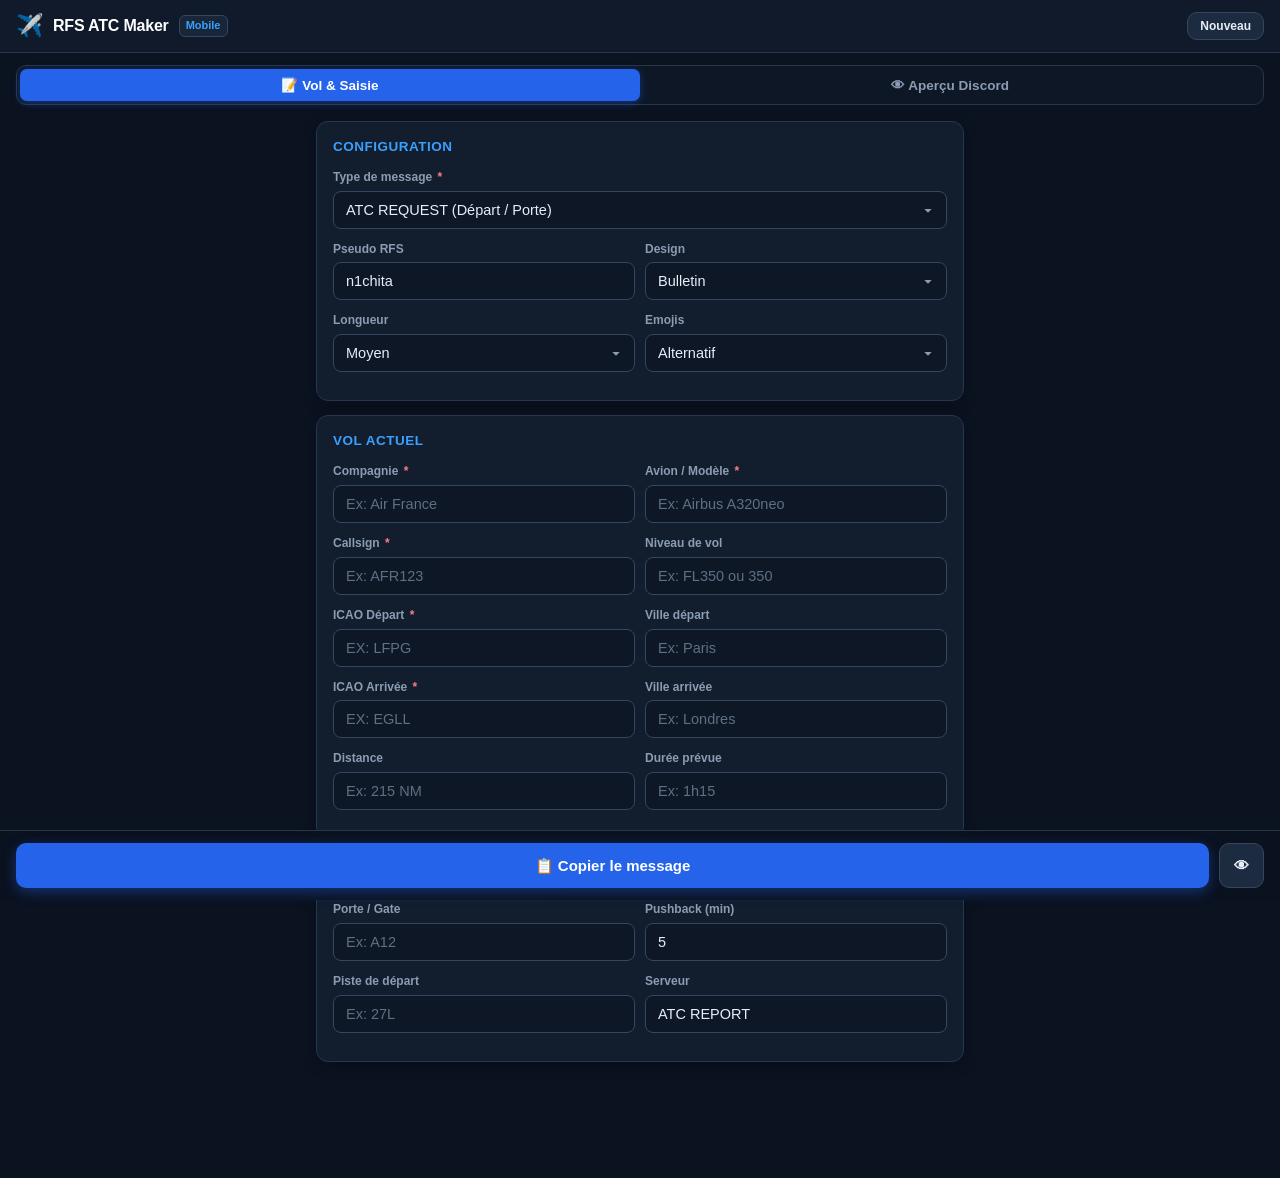
==== index.html @ d21761a8 "feat: Add mobile companion, GitHub release workflow and major performance optimizations" ====
<!DOCTYPE html>
<html lang="fr">
<head>
  <meta charset="UTF-8">
  <meta name="viewport" content="width=device-width, initial-scale=1.0, maximum-scale=1.0, user-scalable=no, viewport-fit=cover">
  <meta name="apple-mobile-web-app-capable" content="yes">
  <meta name="apple-mobile-web-app-status-bar-style" content="black-translucent">
  <meta name="theme-color" content="#0B1220">
  <title>RFS ATC Message Maker — Mobile</title>
  <link rel="icon" href="data:image/svg+xml,<svg xmlns='http://www.w3.org/2000/svg' viewBox='0 0 100 100'><text y='.9em' font-size='90'>✈️</text></svg>">
  <style>
    :root {
      --bg: #0B1220;
      --card: #121D2E;
      --card-border: #27364B;
      --input-bg: #0D1726;
      --input-border: #35465E;
      --input-focus: #60A5FA;
      --primary: #2563EB;
      --primary-hover: #1D4ED8;
      --success: #147D59;
      --success-hover: #116A4C;
      --danger: #FF7B86;
      --text: #E6EDF7;
      --text-muted: #8B9CB3;
      --text-dim: #5F6F84;
      --accent: #3AA0FF;
      --radius: 12px;
      --radius-sm: 8px;
      --font-sans: -apple-system, BlinkMacSystemFont, "Segoe UI", Roboto, Helvetica, Arial, sans-serif;
      --font-mono: "JetBrains Mono", "SF Mono", Consolas, "Courier New", monospace;
    }

    * { box-sizing: border-box; margin: 0; padding: 0; -webkit-tap-highlight-color: transparent; }

    body {
      background-color: var(--bg);
      color: var(--text);
      font-family: var(--font-sans);
      font-size: 15px;
      line-height: 1.4;
      min-height: 100vh;
      display: flex;
      flex-direction: column;
      padding-bottom: 90px;
    }

    header {
      background: rgba(18, 29, 46, 0.85);
      backdrop-filter: blur(12px);
      -webkit-backdrop-filter: blur(12px);
      border-bottom: 1px solid var(--card-border);
      position: sticky;
      top: 0;
      z-index: 100;
      padding: 12px 16px;
      display: flex;
      align-items: center;
      justify-content: space-between;
    }

    .brand {
      display: flex;
      align-items: center;
      gap: 10px;
    }

    .brand-icon {
      font-size: 22px;
      line-height: 1;
    }

    .brand-title {
      font-size: 16px;
      font-weight: 700;
      color: #fff;
      letter-spacing: -0.2px;
    }

    .brand-badge {
      font-size: 11px;
      background: #18263A;
      color: var(--accent);
      border: 1px solid var(--input-border);
      padding: 2px 6px;
      border-radius: 6px;
      font-weight: 600;
    }

    .tab-bar {
      display: flex;
      background: var(--input-bg);
      border: 1px solid var(--card-border);
      border-radius: 10px;
      padding: 3px;
      margin: 12px 16px 4px 16px;
    }

    .tab-btn {
      flex: 1;
      padding: 8px 12px;
      font-size: 13.5px;
      font-weight: 600;
      text-align: center;
      background: transparent;
      border: none;
      color: var(--text-muted);
      border-radius: 7px;
      cursor: pointer;
      transition: all 0.2s ease;
    }

    .tab-btn.active {
      background: var(--primary);
      color: #fff;
      box-shadow: 0 2px 8px rgba(37, 99, 235, 0.4);
    }

    .container {
      padding: 12px 16px;
      max-width: 680px;
      margin: 0 auto;
      width: 100%;
    }

    .panel { display: none; }
    .panel.active { display: block; }

    .card {
      background: var(--card);
      border: 1px solid var(--card-border);
      border-radius: var(--radius);
      padding: 16px;
      margin-bottom: 14px;
      box-shadow: 0 4px 14px rgba(0, 0, 0, 0.25);
    }

    .card-title {
      font-size: 13.5px;
      font-weight: 700;
      color: var(--accent);
      text-transform: uppercase;
      letter-spacing: 0.5px;
      margin-bottom: 12px;
      display: flex;
      align-items: center;
      justify-content: space-between;
    }

    .grid-2 {
      display: grid;
      grid-template-columns: 1fr 1fr;
      gap: 10px;
    }

    .field {
      margin-bottom: 12px;
    }

    .field label {
      display: block;
      font-size: 12px;
      font-weight: 600;
      color: var(--text-muted);
      margin-bottom: 5px;
    }

    .field label .req {
      color: var(--danger);
      margin-left: 2px;
    }

    input[type="text"], input[type="number"], select, textarea {
      width: 100%;
      background: var(--input-bg);
      border: 1px solid var(--input-border);
      color: var(--text);
      padding: 10px 12px;
      border-radius: var(--radius-sm);
      font-size: 14.5px;
      font-family: inherit;
      outline: none;
      transition: border-color 0.2s;
      -webkit-appearance: none;
    }

    input:focus, select:focus, textarea:focus {
      border-color: var(--input-focus);
    }

    input::placeholder, textarea::placeholder {
      color: var(--text-dim);
    }

    select {
      background-image: url("data:image/svg+xml,%3Csvg xmlns='http://www.w3.org/2000/svg' width='12' height='12' fill='%238B9CB3' viewBox='0 0 16 16'%3E%3Cpath d='M8 11.5l-5-5h10l-5 5z'/%3E%3C/svg%3E");
      background-repeat: no-repeat;
      background-position: right 12px center;
      padding-right: 32px;
    }

    .preview-box {
      background: var(--input-bg);
      border: 1px solid var(--input-border);
      border-radius: var(--radius-sm);
      padding: 14px;
      font-family: var(--font-mono);
      font-size: 13px;
      line-height: 1.5;
      color: #E2E8F0;
      white-space: pre-wrap;
      word-break: break-word;
      min-height: 240px;
      user-select: text;
      -webkit-user-select: text;
    }

    .preview-meta {
      display: flex;
      justify-content: space-between;
      font-size: 11.5px;
      color: var(--text-muted);
      margin-top: 8px;
    }

    .preview-meta .limit-warn {
      color: var(--danger);
      font-weight: 700;
    }

    .bottom-bar {
      position: fixed;
      bottom: 0;
      left: 0;
      right: 0;
      background: rgba(11, 18, 32, 0.95);
      backdrop-filter: blur(16px);
      -webkit-backdrop-filter: blur(16px);
      border-top: 1px solid var(--card-border);
      padding: 12px 16px max(12px, env(safe-area-inset-bottom));
      z-index: 99;
      display: flex;
      gap: 10px;
    }

    .btn {
      display: inline-flex;
      align-items: center;
      justify-content: center;
      gap: 8px;
      padding: 13px 20px;
      font-size: 15px;
      font-weight: 700;
      border-radius: 10px;
      border: none;
      cursor: pointer;
      transition: all 0.2s ease;
      text-align: center;
    }

    .btn-primary {
      background: var(--primary);
      color: #fff;
      flex: 1;
      box-shadow: 0 4px 14px rgba(37, 99, 235, 0.4);
    }

    .btn-primary:active {
      transform: scale(0.98);
      background: var(--primary-hover);
    }

    .btn-success {
      background: var(--success);
      color: #fff;
    }

    .btn-secondary {
      background: #1C2B40;
      color: var(--text);
      border: 1px solid var(--input-border);
      padding: 13px 14px;
    }

    .toast {
      position: fixed;
      top: 70px;
      left: 50%;
      transform: translateX(-50%) translateY(-20px);
      background: #10B981;
      color: #fff;
      padding: 10px 20px;
      border-radius: 20px;
      font-size: 13.5px;
      font-weight: 700;
      box-shadow: 0 8px 24px rgba(0, 0, 0, 0.4);
      opacity: 0;
      pointer-events: none;
      transition: all 0.3s cubic-bezier(0.16, 1, 0.3, 1);
      z-index: 999;
      display: flex;
      align-items: center;
      gap: 8px;
    }

    .toast.show {
      transform: translateX(-50%) translateY(0);
      opacity: 1;
    }
  </style>
</head>
<body>

  <header>
    <div class="brand">
      <span class="brand-icon">✈️</span>
      <div>
        <div class="brand-title">RFS ATC Maker</div>
      </div>
      <span class="brand-badge">Mobile</span>
    </div>
    <button class="btn btn-secondary" style="padding:6px 12px;font-size:12px;" onclick="resetForm()">Nouveau</button>
  </header>

  <div class="tab-bar">
    <button class="tab-btn active" id="tab-form" onclick="switchTab('form')">📝 Vol & Saisie</button>
    <button class="tab-btn" id="tab-preview" onclick="switchTab('preview')">👁 Aperçu Discord</button>
  </div>

  <div class="container">
    <!-- PANEL 1: FORM -->
    <div class="panel active" id="panel-form">
      
      <!-- OPTIONS RAPIDES -->
      <div class="card">
        <div class="card-title">Configuration</div>
        <div class="field">
          <label>Type de message <span class="req">*</span></label>
          <select id="msg_type" onchange="onTypeChanged()">
            <option value="ATC REQUEST">ATC REQUEST (Départ / Porte)</option>
            <option value="AIRBORNE">AIRBORNE (En vol)</option>
            <option value="ARRIVAL BOARD">ARRIVAL BOARD (Arrivée)</option>
            <option value="FLIGHT COMPLETED">FLIGHT COMPLETED (Vol terminé)</option>
            <option value="PUSHBACK">PUSHBACK</option>
            <option value="TAXI">TAXI</option>
            <option value="ATIS">ATIS</option>
            <option value="DISPATCH FORM">DISPATCH FORM</option>
          </select>
        </div>

        <div class="grid-2">
          <div class="field">
            <label>Pseudo RFS</label>
            <input type="text" id="pilot_name" value="n1chita" placeholder="Ex: n1chita" oninput="render()">
          </div>
          <div class="field">
            <label>Design</label>
            <select id="design" onchange="render()">
              <option value="Bulletin">Bulletin</option>
              <option value="Classique">Classique</option>
              <option value="Moderne">Moderne</option>
              <option value="Minimal">Minimal</option>
              <option value="Pilote">Pilote</option>
              <option value="Aviation">Aviation</option>
            </select>
          </div>
        </div>

        <div class="grid-2">
          <div class="field">
            <label>Longueur</label>
            <select id="length" onchange="render()">
              <option value="Court">Court</option>
              <option value="Moyen" selected>Moyen</option>
              <option value="Détaillé">Détaillé</option>
            </select>
          </div>
          <div class="field">
            <label>Emojis</label>
            <select id="emojis" onchange="render()">
              <option value="Classique">Classique</option>
              <option value="Aviation">Aviation</option>
              <option value="Alternatif" selected>Alternatif</option>
              <option value="Sans emojis">Sans emojis</option>
            </select>
          </div>
        </div>
      </div>

      <!-- VOL ACTUEL -->
      <div class="card">
        <div class="card-title">Vol actuel</div>

        <div class="grid-2">
          <div class="field">
            <label>Compagnie <span class="req">*</span></label>
            <input type="text" id="airline" placeholder="Ex: Air France" oninput="render()">
          </div>
          <div class="field">
            <label>Avion / Modèle <span class="req">*</span></label>
            <input type="text" id="aircraft" placeholder="Ex: Airbus A320neo" oninput="render()">
          </div>
        </div>

        <div class="grid-2">
          <div class="field">
            <label>Callsign <span class="req">*</span></label>
            <input type="text" id="callsign" placeholder="Ex: AFR123" oninput="render()">
          </div>
          <div class="field">
            <label>Niveau de vol</label>
            <input type="text" id="cruise_fl" placeholder="Ex: FL350 ou 350" oninput="render()">
          </div>
        </div>

        <div class="grid-2">
          <div class="field">
            <label>ICAO Départ <span class="req">*</span></label>
            <input type="text" id="dep_icao" placeholder="Ex: LFPG" maxlength="4" style="text-transform:uppercase" oninput="render()">
          </div>
          <div class="field">
            <label>Ville départ</label>
            <input type="text" id="dep_city" placeholder="Ex: Paris" oninput="render()">
          </div>
        </div>

        <div class="grid-2">
          <div class="field">
            <label>ICAO Arrivée <span class="req">*</span></label>
            <input type="text" id="arr_icao" placeholder="Ex: EGLL" maxlength="4" style="text-transform:uppercase" oninput="render()">
          </div>
          <div class="field">
            <label>Ville arrivée</label>
            <input type="text" id="arr_city" placeholder="Ex: Londres" oninput="render()">
          </div>
        </div>

        <div class="grid-2">
          <div class="field">
            <label>Distance</label>
            <input type="text" id="distance" placeholder="Ex: 215 NM" oninput="render()">
          </div>
          <div class="field">
            <label>Durée prévue</label>
            <input type="text" id="ete" placeholder="Ex: 1h15" oninput="render()">
          </div>
        </div>
      </div>

      <!-- INFORMATIONS DU MESSAGE -->
      <div class="card" id="card-message-fields">
        <div class="card-title">Informations du message</div>

        <!-- Dynamic fields -->
        <div id="dynamic-fields"></div>
      </div>

    </div>

    <!-- PANEL 2: PREVIEW -->
    <div class="panel" id="panel-preview">
      <div class="card">
        <div class="card-title">
          <span>Aperçu Discord</span>
          <span style="font-size:12px;color:var(--text-muted);font-weight:normal;">En direct</span>
        </div>
        <div class="preview-box" id="preview_text">Le message se construit pendant la saisie…</div>
        <div class="preview-meta">
          <span id="char_count">0 / 2 000 car.</span>
          <span id="emoji_count">0 / 6 emojis</span>
        </div>
      </div>
    </div>
  </div>

  <!-- FLOATING BOTTOM BAR -->
  <div class="bottom-bar">
    <button class="btn btn-primary" onclick="copyMessage()">
      <span>📋 Copier le message</span>
    </button>
    <button class="btn btn-secondary" onclick="togglePreview()">
      <span id="preview-toggle-icon">👁</span>
    </button>
  </div>

  <div class="toast" id="toast">Copié dans le presse-papiers ! ✓</div>

  <script>
    // Local storage key
    const STORAGE_KEY = 'rfs_mobile_state_v1';

    // State
    let state = {
      msg_type: 'ATC REQUEST',
      pilot_name: 'n1chita',
      design: 'Bulletin',
      length: 'Moyen',
      emojis: 'Alternatif',
      airline: '',
      aircraft: '',
      callsign: '',
      cruise_fl: '',
      dep_icao: '',
      dep_city: '',
      arr_icao: '',
      arr_city: '',
      distance: '',
      ete: '',
      // dynamic
      server: 'ATC REPORT',
      gate: '',
      pushback: '5',
      dep_runway: '',
      climb_target: 'FL',
      climb_waypoint: '',
      controller: '',
      arr_runway: '',
      arr_status: 'On Final',
      approach: 'ILS',
      touchdown: '-120'
    };

    function loadState() {
      try {
        const saved = localStorage.getItem(STORAGE_KEY);
        if (saved) {
          state = { ...state, ...JSON.parse(saved) };
        }
      } catch (e) {}

      for (const [k, v] of Object.entries(state)) {
        const el = document.getElementById(k);
        if (el) el.value = v;
      }
    }

    function saveState() {
      try {
        localStorage.setItem(STORAGE_KEY, JSON.stringify(state));
      } catch (e) {}
    }

    function switchTab(name) {
      document.querySelectorAll('.tab-btn').forEach(b => b.classList.remove('active'));
      document.querySelectorAll('.panel').forEach(p => p.classList.remove('active'));
      document.getElementById('tab-' + name).classList.add('active');
      document.getElementById('panel-' + name).classList.add('active');
    }

    function togglePreview() {
      const isPreview = document.getElementById('panel-preview').classList.contains('active');
      switchTab(isPreview ? 'form' : 'preview');
    }

    function onTypeChanged() {
      state.msg_type = document.getElementById('msg_type').value;
      updateDynamicFields();
      render();
    }

    function updateDynamicFields() {
      const container = document.getElementById('dynamic-fields');
      const type = state.msg_type;
      let html = '';

      if (type === 'ATC REQUEST') {
        html = `
          <div class="grid-2">
            <div class="field">
              <label>Porte / Gate</label>
              <input type="text" id="gate" value="${state.gate || ''}" placeholder="Ex: A12" oninput="onFieldInput(this)">
            </div>
            <div class="field">
              <label>Pushback (min)</label>
              <input type="text" id="pushback" value="${state.pushback || '5'}" placeholder="Ex: 5" oninput="onFieldInput(this)">
            </div>
          </div>
          <div class="grid-2">
            <div class="field">
              <label>Piste de départ</label>
              <input type="text" id="dep_runway" value="${state.dep_runway || ''}" placeholder="Ex: 27L" oninput="onFieldInput(this)">
            </div>
            <div class="field">
              <label>Serveur</label>
              <input type="text" id="server" value="${state.server || 'ATC REPORT'}" oninput="onFieldInput(this)">
            </div>
          </div>
        `;
      } else if (type === 'AIRBORNE') {
        html = `
          <div class="grid-2">
            <div class="field">
              <label>Piste utilisée</label>
              <input type="text" id="dep_runway" value="${state.dep_runway || ''}" placeholder="Ex: 27L" oninput="onFieldInput(this)">
            </div>
            <div class="field">
              <label>Contrôleur ATC</label>
              <input type="text" id="controller" value="${state.controller || ''}" placeholder="Ex: JohnATC" oninput="onFieldInput(this)">
            </div>
          </div>
        `;
      } else if (type === 'ARRIVAL BOARD') {
        html = `
          <div class="grid-2">
            <div class="field">
              <label>Piste d'arrivée</label>
              <input type="text" id="arr_runway" value="${state.arr_runway || ''}" placeholder="Ex: 09R" oninput="onFieldInput(this)">
            </div>
            <div class="field">
              <label>Statut</label>
              <input type="text" id="arr_status" value="${state.arr_status || 'On Final'}" placeholder="Ex: On Final" oninput="onFieldInput(this)">
            </div>
          </div>
          <div class="grid-2">
            <div class="field">
              <label>Approche</label>
              <input type="text" id="approach" value="${state.approach || 'ILS'}" placeholder="Ex: ILS" oninput="onFieldInput(this)">
            </div>
            <div class="field">
              <label>Serveur</label>
              <input type="text" id="server" value="${state.server || 'ATC REPORT'}" oninput="onFieldInput(this)">
            </div>
          </div>
        `;
      } else if (type === 'FLIGHT COMPLETED') {
        html = `
          <div class="grid-2">
            <div class="field">
              <label>Piste atterrissage</label>
              <input type="text" id="arr_runway" value="${state.arr_runway || ''}" placeholder="Ex: 09R" oninput="onFieldInput(this)">
            </div>
            <div class="field">
              <label>Touchdown (fpm)</label>
              <input type="text" id="touchdown" value="${state.touchdown || '-120'}" placeholder="Ex: -120 fpm" oninput="onFieldInput(this)">
            </div>
          </div>
          <div class="field">
            <label>Contrôleur ATC</label>
            <input type="text" id="controller" value="${state.controller || ''}" placeholder="Ex: JohnATC" oninput="onFieldInput(this)">
          </div>
        `;
      } else {
        html = `
          <div class="field">
            <label>Serveur</label>
            <input type="text" id="server" value="${state.server || 'ATC REPORT'}" oninput="onFieldInput(this)">
          </div>
        `;
      }

      container.innerHTML = html;
    }

    function onFieldInput(el) {
      state[el.id] = el.value;
      render();
    }

    function formatRunway(r) {
      if (!r) return '';
      r = r.replace(/^(?:RWY|RUNWAY)\s*/i, '').trim();
      return r ? 'RWY ' + r : '';
    }

    function formatFL(fl) {
      if (!fl) return '';
      fl = fl.trim();
      return fl.toUpperCase().startsWith('FL') ? fl.toUpperCase() : 'FL' + fl;
    }

    function render() {
      // sync values from DOM
      const keys = ['pilot_name', 'design', 'length', 'emojis', 'airline', 'aircraft', 'callsign', 'cruise_fl', 'dep_icao', 'dep_city', 'arr_icao', 'arr_city', 'distance', 'ete'];
      keys.forEach(k => {
        const el = document.getElementById(k);
        if (el) state[k] = el.value;
      });

      saveState();

      const type = state.msg_type;
      const pilot = state.pilot_name.trim();
      const airline = state.airline.trim().toUpperCase();
      const aircraft = state.aircraft.trim();
      const callsign = state.callsign.trim().toUpperCase();
      const depIcao = state.dep_icao.trim().toUpperCase();
      const depCity = state.dep_city.trim();
      const arrIcao = state.arr_icao.trim().toUpperCase();
      const arrCity = state.arr_city.trim();
      const fl = formatFL(state.cruise_fl);
      const dist = state.distance.trim();
      const ete = state.ete.trim();

      const boxWidth = 27;
      const lineCenter = (str) => {
        const left = Math.max(0, Math.floor((boxWidth - str.length) / 2));
        const right = Math.max(0, boxWidth - str.length - left);
        return ' '.repeat(left) + str + ' '.repeat(right);
      };

      const headerBox = `╭${'─'.repeat(boxWidth)}╮\n${lineCenter(type)}\n╰${'─'.repeat(boxWidth)}╯`;

      const identityLines = [];
      if (airline) identityLines.push(airline);
      if (pilot && aircraft) identityLines.push(`✈ ${pilot} │ ${aircraft}`);
      else if (pilot) identityLines.push(`✈ ${pilot}`);
      if (callsign) identityLines.push(`CALLSIGN : ${callsign}`);

      const routeLines = [];
      const depStr = depIcao ? (depCity ? `${depIcao} • ${depCity}` : depIcao) : '';
      const arrStr = arrIcao ? (arrCity ? `${arrIcao} • ${arrCity}` : arrIcao) : '';
      if (depStr && arrStr) {
        routeLines.push(`🛫 ${depStr}\n　↘\n🛬 ${arrStr}`);
      } else if (depStr) {
        routeLines.push(`🛫 ${depStr}`);
      } else if (arrStr) {
        routeLines.push(`🛬 ${arrStr}`);
      }

      const infoLines = [];
      if (type === 'ATC REQUEST') {
        if (depIcao) infoLines.push(`ICAO　　 : ${depIcao}`);
        const gate = state.gate ? `Gate ${state.gate.trim()} • Parking` : '';
        if (gate) infoLines.push(`STATUS　 : ${gate}`);
        if (state.pushback) infoLines.push(`PUSHBACK : in ${state.pushback} minute${state.pushback !== '1' ? 's' : ''}`);
        if (state.dep_runway) infoLines.push(`RUNWAY　 : ${formatRunway(state.dep_runway)}`);
        if (fl) infoLines.push(`CRUISE　 : ${fl}`);
        if (dist) infoLines.push(`ROUTE　　 : ${dist}`);
        if (ete) infoLines.push(`ETE　　　 : ${ete}`);
        if (state.server) infoLines.push(`SERVER　 : ${state.server}`);
      } else if (type === 'AIRBORNE') {
        infoLines.push(`STATUS　 : Airborne`);
        if (state.dep_runway) infoLines.push(`RUNWAY　 : ${formatRunway(state.dep_runway)}`);
        if (fl) infoLines.push(`CRUISE　 : ${fl}`);
        if (dist) infoLines.push(`ROUTE　　 : ${dist}`);
        if (ete) infoLines.push(`ETE　　　 : ${ete}`);
      } else if (type === 'ARRIVAL BOARD') {
        if (state.arr_status) infoLines.push(`STATUS　 : ${state.arr_status}`);
        if (state.arr_runway) infoLines.push(`RUNWAY　 : ${formatRunway(state.arr_runway)}`);
        if (state.approach) infoLines.push(`APPROACH : ${state.approach}`);
        if (state.server) infoLines.push(`SERVER　 : ${state.server}`);
      } else if (type === 'FLIGHT COMPLETED') {
        if (state.arr_runway) infoLines.push(`RUNWAY　 : ${formatRunway(state.arr_runway)}`);
        if (state.touchdown) infoLines.push(`TOUCHDOWN: ${state.touchdown}`);
        if (ete) infoLines.push(`FLIGHT　 : ${ete}`);
      }

      const blocks = [];
      blocks.push(headerBox);
      if (identityLines.length) blocks.push(identityLines.join('\n'));
      if (routeLines.length) blocks.push(routeLines.join('\n'));
      if (infoLines.length) blocks.push(infoLines.join('\n'));

      if (type === 'ATC REQUEST') {
        if (depIcao) blocks.push(`Requesting Ground and Tower for departure at ${depIcao}.`);
        blocks.push(`「REQUESTING ATC」\n@RFS ATC`);
      } else if (type === 'AIRBORNE') {
        if (state.controller) {
          blocks.push(`Big thanks to @${state.controller.replace(/^@/, '')} for the ATC on the ground and departure 🙏`);
        }
      } else if (type === 'ARRIVAL BOARD') {
        blocks.push(`「REQUESTING ATC REPORT」\n@RFS ATC`);
      } else if (type === 'FLIGHT COMPLETED') {
        if (state.controller) {
          blocks.push(`Thanks for ATC 🙏 @${state.controller.replace(/^@/, '')}`);
        }
      }

      const finalText = blocks.join('\n\n');
      document.getElementById('preview_text').textContent = finalText;

      // Stats
      const chars = finalText.length;
      const charEl = document.getElementById('char_count');
      charEl.textContent = `${chars} / 2 000 car.`;
      charEl.className = chars > 2000 ? 'limit-warn' : '';

      const emojis = (finalText.match(/[\uD800-\uDBFF][\uDC00-\uDFFF]|\p{Emoji_Presentation}/gu) || []).length;
      const emojiEl = document.getElementById('emoji_count');
      emojiEl.textContent = `${emojis} / 6 emojis`;
      emojiEl.className = emojis > 6 ? 'limit-warn' : '';
    }

    function copyMessage() {
      const text = document.getElementById('preview_text').textContent;
      navigator.clipboard.writeText(text).then(() => {
        if (navigator.vibrate) navigator.vibrate(40);
        showToast('Copié dans le presse-papiers ! ✓');
      }).catch(() => {
        // fallback
        const area = document.createElement('textarea');
        area.value = text;
        document.body.appendChild(area);
        area.select();
        document.execCommand('copy');
        document.body.removeChild(area);
        showToast('Copié ! ✓');
      });
    }

    function showToast(msg) {
      const t = document.getElementById('toast');
      t.textContent = msg;
      t.classList.add('show');
      setTimeout(() => t.classList.remove('show'), 2200);
    }

    function resetForm() {
      if (confirm('Voulez-vous effacer le vol actuel ?')) {
        ['airline', 'aircraft', 'callsign', 'cruise_fl', 'dep_icao', 'dep_city', 'arr_icao', 'arr_city', 'distance', 'ete', 'gate', 'dep_runway', 'arr_runway'].forEach(id => {
          const el = document.getElementById(id);
          if (el) el.value = '';
        });
        render();
      }
    }

    // Init
    window.addEventListener('DOMContentLoaded', () => {
      loadState();
      updateDynamicFields();
      render();
    });
  </script>
</body>
</html>
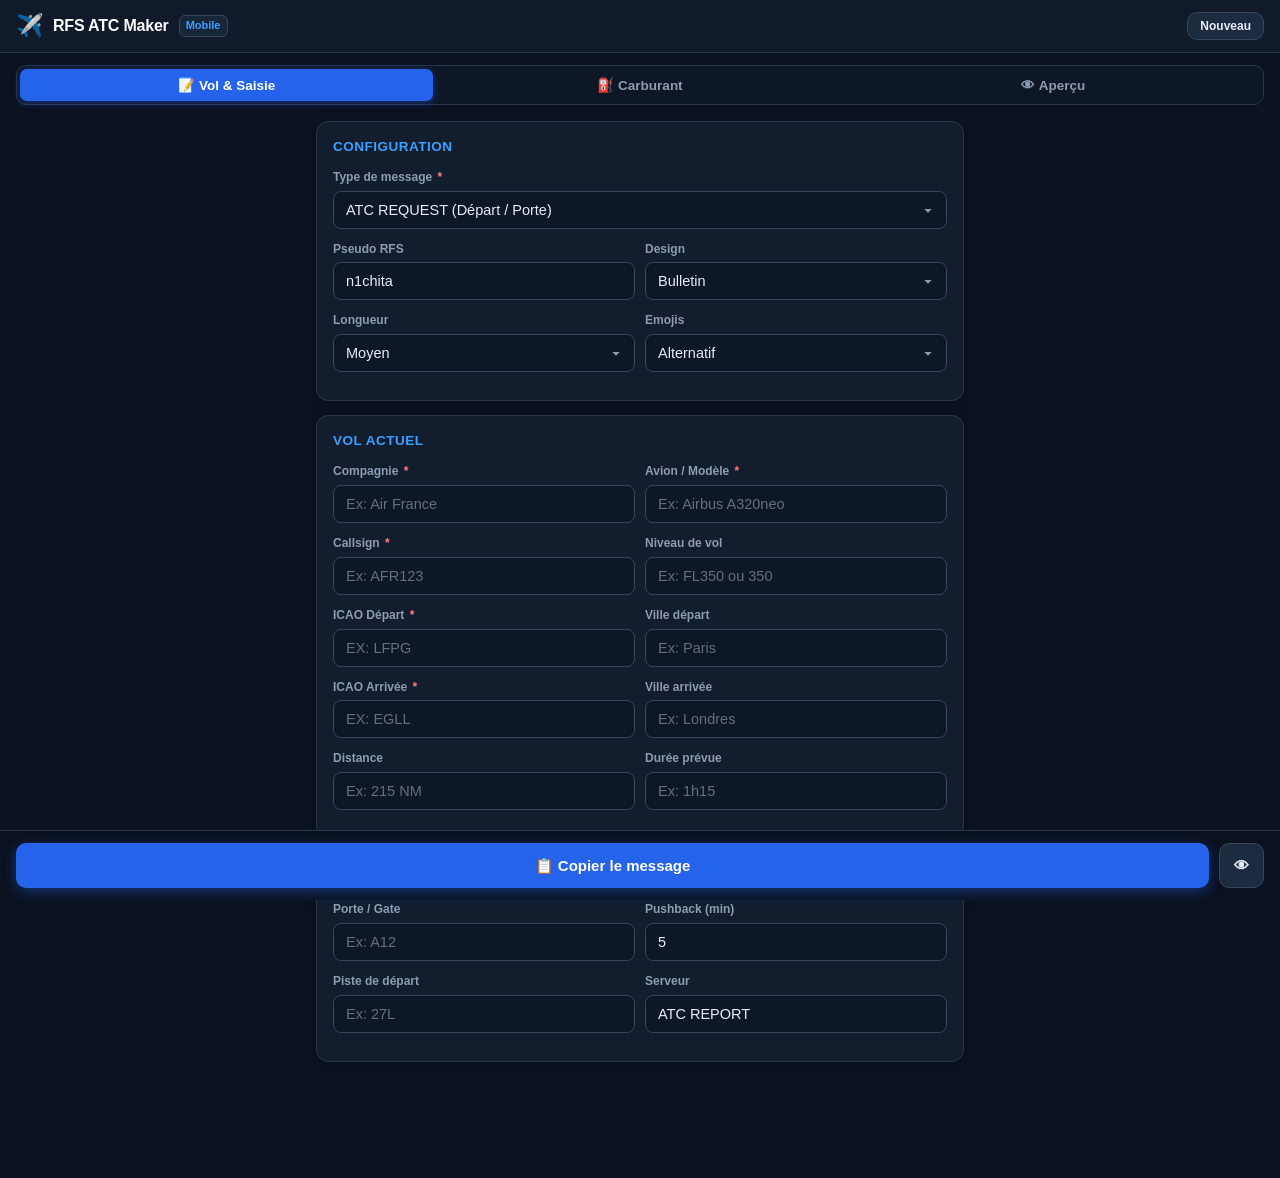
==== commit f452063f: "fix: resolve Discord 7-emoji limit warning, optimize theme/language speed, improve fuel selector UX," ====
--- a/index.html
+++ b/index.html
@@ -324,7 +324,8 @@
 
   <div class="tab-bar">
     <button class="tab-btn active" id="tab-form" onclick="switchTab('form')">📝 Vol & Saisie</button>
-    <button class="tab-btn" id="tab-preview" onclick="switchTab('preview')">👁 Aperçu Discord</button>
+    <button class="tab-btn" id="tab-fuel" onclick="switchTab('fuel')">⛽ Carburant</button>
+    <button class="tab-btn" id="tab-preview" onclick="switchTab('preview')">👁 Aperçu</button>
   </div>
 
   <div class="container">
@@ -455,6 +456,145 @@
         <div id="dynamic-fields"></div>
       </div>
 
+    </div>
+
+    <!-- PANEL 3: FUEL CALCULATOR -->
+    <div class="panel" id="panel-fuel">
+      <div class="card">
+        <div class="card-title">Calculateur de Carburant RFS</div>
+        <p style="font-size:12px;color:var(--text-muted);margin-bottom:12px;">
+          Estimation basée sur les données réelles RFS • Simulation uniquement, jamais pour un vol réel.
+        </p>
+
+        <div class="field">
+          <label>Avion / Variante RFS <span class="req">*</span></label>
+          <select id="fuel_aircraft" onchange="calculateWebFuel()">
+            <option value="">-- Choisir un avion / variante --</option>
+            <option value="airbus_a220_300" data-burn="1950">Airbus A220-300 (1950 kg/h)</option>
+            <option value="airbus_a310_300" data-burn="4500">Airbus A310-300 (4500 kg/h)</option>
+            <option value="airbus_a318" data-burn="2350">Airbus A318 (2350 kg/h)</option>
+            <option value="airbus_a319ceo" data-burn="2300">Airbus A319ceo (2300 kg/h)</option>
+            <option value="airbus_a320_200" data-burn="2400">Airbus A320-200 (2400 kg/h)</option>
+            <option value="airbus_a320neo" data-burn="2100">Airbus A320neo (2100 kg/h)</option>
+            <option value="airbus_a321_200" data-burn="2700">Airbus A321-200 (2700 kg/h)</option>
+            <option value="airbus_a321neo" data-burn="2400">Airbus A321neo (2400 kg/h)</option>
+            <option value="airbus_a330_200" data-burn="5800">Airbus A330-200 (5800 kg/h)</option>
+            <option value="airbus_a330_200f" data-burn="5950">Airbus A330-200F (5950 kg/h)</option>
+            <option value="airbus_a330_300" data-burn="6000">Airbus A330-300 (6000 kg/h)</option>
+            <option value="airbus_belugaxl_a330_700l" data-burn="5500">Airbus BelugaXL (A330-700L) (5500 kg/h)</option>
+            <option value="airbus_a330_900neo" data-burn="5400">Airbus A330-900neo (5400 kg/h)</option>
+            <option value="airbus_a340_300" data-burn="6600">Airbus A340-300 (6600 kg/h)</option>
+            <option value="airbus_a340_600" data-burn="8200">Airbus A340-600 (8200 kg/h)</option>
+            <option value="airbus_a350_1000" data-burn="6300">Airbus A350-1000 (6300 kg/h)</option>
+            <option value="airbus_a350_900" data-burn="5800">Airbus A350-900 (5800 kg/h)</option>
+            <option value="airbus_a380_800" data-burn="12000">Airbus A380-800 (12000 kg/h)</option>
+            <option value="antonov_an_225_mriya" data-burn="16000">Antonov AN-225 Mriya (16000 kg/h)</option>
+            <option value="atr_72_600" data-burn="660">ATR 72-600 (660 kg/h)</option>
+            <option value="bae_systems_146_300" data-burn="1900">BAE Systems 146-300 (1900 kg/h)</option>
+            <option value="boeing_707_320c" data-burn="7000">Boeing 707-320C (7000 kg/h)</option>
+            <option value="boeing_727_200" data-burn="4500">Boeing 727-200 (4500 kg/h)</option>
+            <option value="boeing_737_max_8" data-burn="2200">Boeing 737 MAX 8 (2200 kg/h)</option>
+            <option value="boeing_737_100" data-burn="2900">Boeing 737-100 (2900 kg/h)</option>
+            <option value="boeing_737_200" data-burn="2800">Boeing 737-200 (2800 kg/h)</option>
+            <option value="boeing_737_800" data-burn="2500">Boeing 737-800 (2500 kg/h)</option>
+            <option value="boeing_737_800bcf" data-burn="2500">Boeing 737-800BCF (2500 kg/h)</option>
+            <option value="boeing_747_200b" data-burn="11500">Boeing 747-200B (11500 kg/h)</option>
+            <option value="boeing_747_400" data-burn="10800">Boeing 747-400 (10800 kg/h)</option>
+            <option value="boeing_747_400f" data-burn="10900">Boeing 747-400F (10900 kg/h)</option>
+            <option value="boeing_747_8f" data-burn="9600">Boeing 747-8F (9600 kg/h)</option>
+            <option value="boeing_747_8i" data-burn="9600">Boeing 747-8I (9600 kg/h)</option>
+            <option value="boeing_757_200f" data-burn="3400">Boeing 757-200F (3400 kg/h)</option>
+            <option value="boeing_757_200wl" data-burn="3400">Boeing 757-200WL (3400 kg/h)</option>
+            <option value="boeing_767_300" data-burn="5000">Boeing 767-300 (5000 kg/h)</option>
+            <option value="boeing_767_300f" data-burn="5000">Boeing 767-300F (5000 kg/h)</option>
+            <option value="boeing_767_400er" data-burn="5900">Boeing 767-400ER (5900 kg/h)</option>
+            <option value="boeing_777_200" data-burn="6400">Boeing 777-200 (6400 kg/h)</option>
+            <option value="boeing_777_200lr" data-burn="6800">Boeing 777-200LR (6800 kg/h)</option>
+            <option value="boeing_777_300er" data-burn="7500">Boeing 777-300ER (7500 kg/h)</option>
+            <option value="boeing_777f" data-burn="7200">Boeing 777F (7200 kg/h)</option>
+            <option value="boeing_787_10_dreamliner" data-burn="5800">Boeing 787-10 Dreamliner (5800 kg/h)</option>
+            <option value="boeing_787_8_dreamliner" data-burn="4900">Boeing 787-8 Dreamliner (4900 kg/h)</option>
+            <option value="boeing_787_9_dreamliner" data-burn="5600">Boeing 787-9 Dreamliner (5600 kg/h)</option>
+            <option value="bombardier_crj900" data-burn="1600">Bombardier CRJ900 (1600 kg/h)</option>
+            <option value="cessna_172" data-burn="27">Cessna 172 (27 kg/h)</option>
+            <option value="cessna_208_caravan" data-burn="150">Cessna 208 Caravan (150 kg/h)</option>
+            <option value="cirrus_sr22" data-burn="80">Cirrus SR22 (80 kg/h)</option>
+            <option value="concorde" data-burn="20000">Concorde (20000 kg/h)</option>
+            <option value="dhc_dash_8_q400" data-burn="900">DHC Dash 8 Q400 (900 kg/h)</option>
+            <option value="dhc_6_twin_otter_300" data-burn="220">DHC-6 Twin Otter 300 (220 kg/h)</option>
+            <option value="douglas_dc_8_61" data-burn="6400">Douglas DC-8-61 (6400 kg/h)</option>
+            <option value="embraer_190" data-burn="1900">Embraer 190 (1900 kg/h)</option>
+            <option value="embraer_190_e2" data-burn="1800">Embraer 190-E2 (1800 kg/h)</option>
+            <option value="embraer_erj145" data-burn="1100">Embraer ERJ145 (1100 kg/h)</option>
+            <option value="learjet_35a" data-burn="620">Learjet 35A (620 kg/h)</option>
+            <option value="lockheed_c_5b_galaxy" data-burn="16000">Lockheed C-5B Galaxy (16000 kg/h)</option>
+            <option value="mcdonnell_douglas_md_11" data-burn="7800">McDonnell Douglas MD-11 (7800 kg/h)</option>
+            <option value="mcdonnell_douglas_md_11f" data-burn="7800">McDonnell Douglas MD-11F (7800 kg/h)</option>
+            <option value="mcdonnell_douglas_md_81" data-burn="3200">McDonnell Douglas MD-81 (3200 kg/h)</option>
+            <option value="saab_340b" data-burn="430">Saab 340B (430 kg/h)</option>
+            <option value="tupolev_tu_154m" data-burn="5300">Tupolev Tu-154M (5300 kg/h)</option>
+          </select>
+        </div>
+
+        <div class="grid-2">
+          <div class="field">
+            <label>Durée estimée <span class="req">*</span></label>
+            <input type="text" id="fuel_hours" placeholder="Ex: 5h30 ou 5.5" oninput="calculateWebFuel()">
+          </div>
+          <div class="field">
+            <label>Dégagement (NM)</label>
+            <input type="number" id="fuel_alternate_nm" value="150" placeholder="150" oninput="calculateWebFuel()">
+          </div>
+        </div>
+
+        <button class="btn btn-primary" style="width:100%;margin-top:6px;" onclick="calculateWebFuel()">
+          Calculer le carburant
+        </button>
+      </div>
+
+      <!-- TABLE DE CARBURANT -->
+      <div class="card" id="fuel_results_card" style="display:none;">
+        <div class="card-title">Détail du carburant estimé</div>
+        
+        <table style="width:100%;border-collapse:collapse;font-size:13.5px;margin-bottom:14px;">
+          <tr style="border-bottom:1px solid var(--input-border);color:var(--text-muted);text-align:left;">
+            <th style="padding:6px 0;">Composant</th>
+            <th style="padding:6px 0;text-align:right;">Masse (kg)</th>
+          </tr>
+          <tr style="border-bottom:1px solid var(--card-border);">
+            <td style="padding:7px 0;">Taxi départ (6 min × 1,4)</td>
+            <td style="padding:7px 0;text-align:right;" id="res_taxi_out">—</td>
+          </tr>
+          <tr style="border-bottom:1px solid var(--card-border);">
+            <td style="padding:7px 0;">Trajet (Trip Fuel)</td>
+            <td style="padding:7px 0;text-align:right;" id="res_trip">—</td>
+          </tr>
+          <tr style="border-bottom:1px solid var(--card-border);">
+            <td style="padding:7px 0;">Contingence (5 % du trajet)</td>
+            <td style="padding:7px 0;text-align:right;" id="res_contingency">—</td>
+          </tr>
+          <tr style="border-bottom:1px solid var(--card-border);">
+            <td style="padding:7px 0;">Alternate (dégagement)</td>
+            <td style="padding:7px 0;text-align:right;" id="res_alternate">—</td>
+          </tr>
+          <tr style="border-bottom:1px solid var(--card-border);">
+            <td style="padding:7px 0;">Réserve finale (30 min)</td>
+            <td style="padding:7px 0;text-align:right;" id="res_reserve">—</td>
+          </tr>
+          <tr style="border-bottom:1px solid var(--card-border);">
+            <td style="padding:7px 0;">Taxi arrivée (4 min × 1,4)</td>
+            <td style="padding:7px 0;text-align:right;" id="res_taxi_in">—</td>
+          </tr>
+          <tr style="font-weight:700;color:var(--accent);font-size:15px;">
+            <td style="padding:10px 0;">TOTAL BLOC</td>
+            <td style="padding:10px 0;text-align:right;" id="res_total">—</td>
+          </tr>
+        </table>
+
+        <button class="btn btn-success" style="width:100%;" onclick="applyFuelToFlight()">
+          ✓ Appliquer cet avion et carburant au vol
+        </button>
+      </div>
     </div>
 
     <!-- PANEL 2: PREVIEW -->
@@ -710,7 +850,7 @@
       const depStr = depIcao ? (depCity ? `${depIcao} • ${depCity}` : depIcao) : '';
       const arrStr = arrIcao ? (arrCity ? `${arrIcao} • ${arrCity}` : arrIcao) : '';
       if (depStr && arrStr) {
-        routeLines.push(`🛫 ${depStr}\n　↘\n🛬 ${arrStr}`);
+        routeLines.push(`🛫 ${depStr}\n🛬 ${arrStr}`);
       } else if (depStr) {
         routeLines.push(`🛫 ${depStr}`);
       } else if (arrStr) {
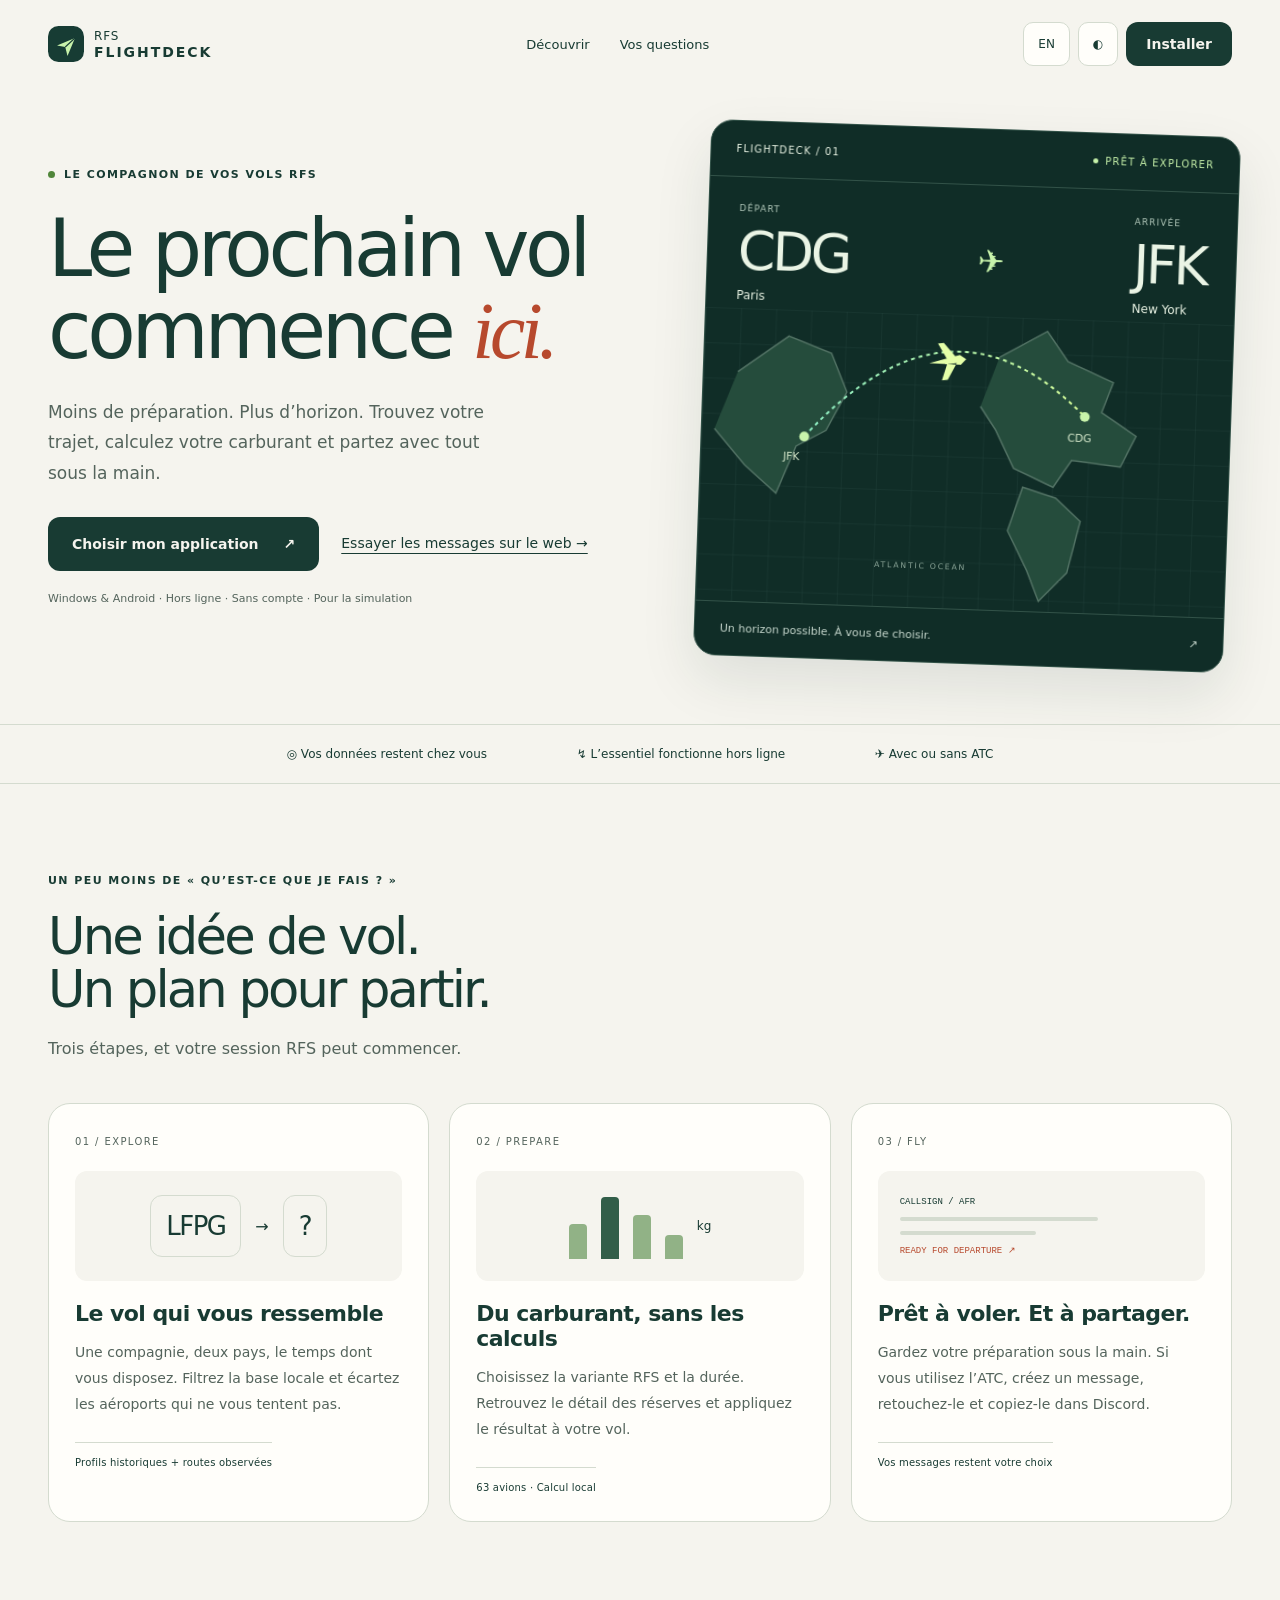
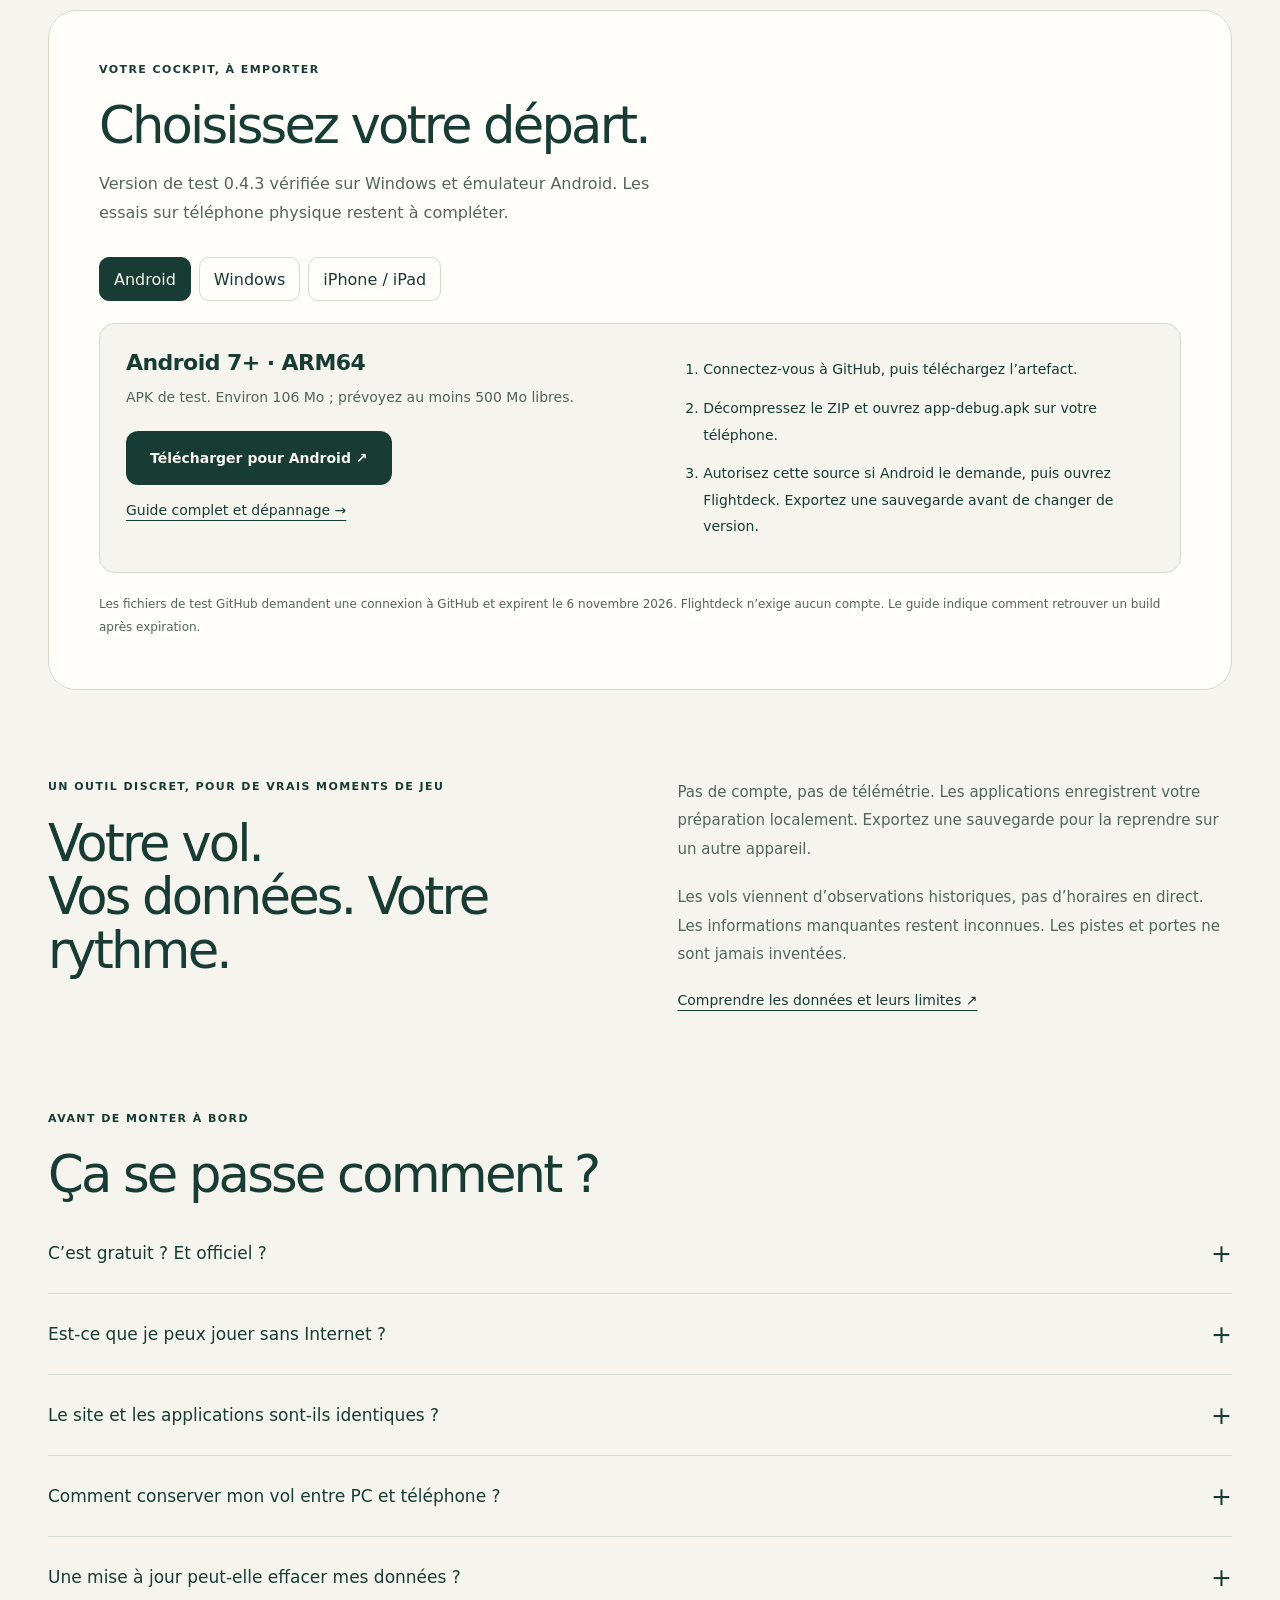
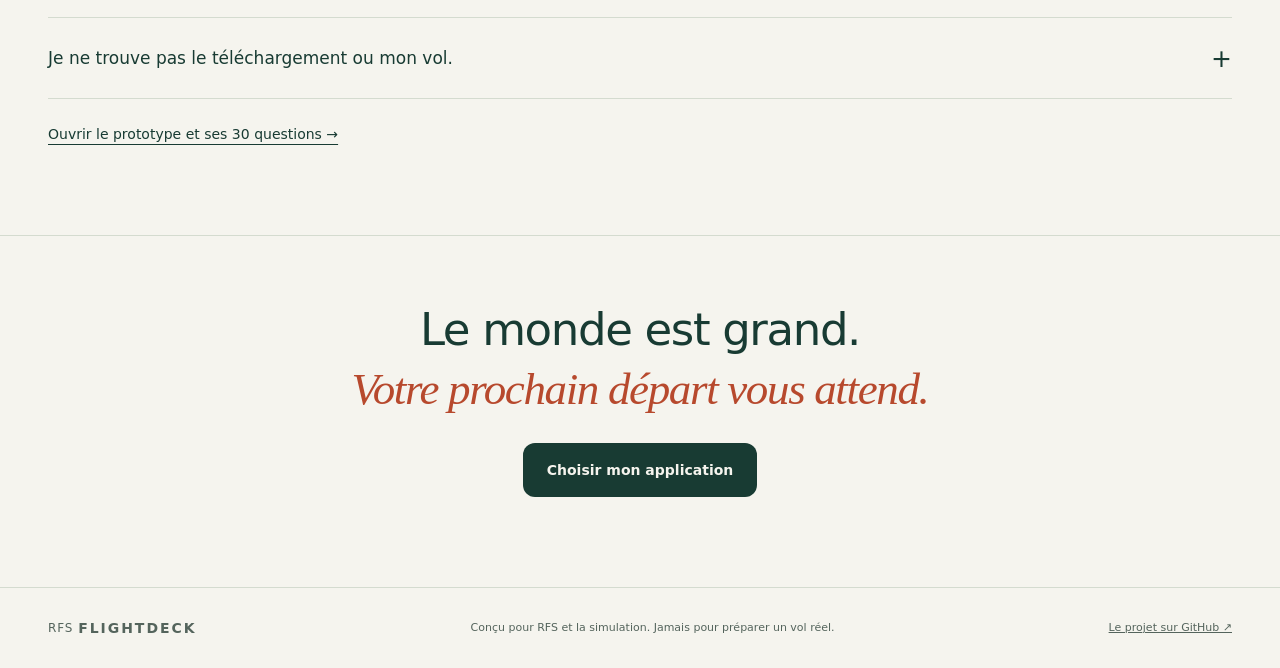
==== commit 0f569fbe: "Redesign public entry and browser workspace with safe site export" ====
--- a/index.html
+++ b/index.html
@@ -1,966 +1,30 @@
-<!DOCTYPE html>
-<html lang="fr">
-<head>
-  <meta charset="UTF-8">
-  <meta name="viewport" content="width=device-width, initial-scale=1.0, maximum-scale=1.0, user-scalable=no, viewport-fit=cover">
-  <meta name="apple-mobile-web-app-capable" content="yes">
-  <meta name="apple-mobile-web-app-status-bar-style" content="black-translucent">
-  <meta name="theme-color" content="#0B1220">
-  <title>RFS ATC Message Maker — Mobile</title>
-  <link rel="icon" href="data:image/svg+xml,<svg xmlns='http://www.w3.org/2000/svg' viewBox='0 0 100 100'><text y='.9em' font-size='90'>✈️</text></svg>">
-  <style>
-    :root {
-      --bg: #0B1220;
-      --card: #121D2E;
-      --card-border: #27364B;
-      --input-bg: #0D1726;
-      --input-border: #35465E;
-      --input-focus: #60A5FA;
-      --primary: #2563EB;
-      --primary-hover: #1D4ED8;
-      --success: #147D59;
-      --success-hover: #116A4C;
-      --danger: #FF7B86;
-      --text: #E6EDF7;
-      --text-muted: #8B9CB3;
-      --text-dim: #5F6F84;
-      --accent: #3AA0FF;
-      --radius: 12px;
-      --radius-sm: 8px;
-      --font-sans: -apple-system, BlinkMacSystemFont, "Segoe UI", Roboto, Helvetica, Arial, sans-serif;
-      --font-mono: "JetBrains Mono", "SF Mono", Consolas, "Courier New", monospace;
-    }
-
-    * { box-sizing: border-box; margin: 0; padding: 0; -webkit-tap-highlight-color: transparent; }
-
-    body {
-      background-color: var(--bg);
-      color: var(--text);
-      font-family: var(--font-sans);
-      font-size: 15px;
-      line-height: 1.4;
-      min-height: 100vh;
-      display: flex;
-      flex-direction: column;
-      padding-bottom: 90px;
-    }
-
-    header {
-      background: rgba(18, 29, 46, 0.85);
-      backdrop-filter: blur(12px);
-      -webkit-backdrop-filter: blur(12px);
-      border-bottom: 1px solid var(--card-border);
-      position: sticky;
-      top: 0;
-      z-index: 100;
-      padding: 12px 16px;
-      display: flex;
-      align-items: center;
-      justify-content: space-between;
-    }
-
-    .brand {
-      display: flex;
-      align-items: center;
-      gap: 10px;
-    }
-
-    .brand-icon {
-      font-size: 22px;
-      line-height: 1;
-    }
-
-    .brand-title {
-      font-size: 16px;
-      font-weight: 700;
-      color: #fff;
-      letter-spacing: -0.2px;
-    }
-
-    .brand-badge {
-      font-size: 11px;
-      background: #18263A;
-      color: var(--accent);
-      border: 1px solid var(--input-border);
-      padding: 2px 6px;
-      border-radius: 6px;
-      font-weight: 600;
-    }
-
-    .tab-bar {
-      display: flex;
-      background: var(--input-bg);
-      border: 1px solid var(--card-border);
-      border-radius: 10px;
-      padding: 3px;
-      margin: 12px 16px 4px 16px;
-    }
-
-    .tab-btn {
-      flex: 1;
-      padding: 8px 12px;
-      font-size: 13.5px;
-      font-weight: 600;
-      text-align: center;
-      background: transparent;
-      border: none;
-      color: var(--text-muted);
-      border-radius: 7px;
-      cursor: pointer;
-      transition: all 0.2s ease;
-    }
-
-    .tab-btn.active {
-      background: var(--primary);
-      color: #fff;
-      box-shadow: 0 2px 8px rgba(37, 99, 235, 0.4);
-    }
-
-    .container {
-      padding: 12px 16px;
-      max-width: 680px;
-      margin: 0 auto;
-      width: 100%;
-    }
-
-    .panel { display: none; }
-    .panel.active { display: block; }
-
-    .card {
-      background: var(--card);
-      border: 1px solid var(--card-border);
-      border-radius: var(--radius);
-      padding: 16px;
-      margin-bottom: 14px;
-      box-shadow: 0 4px 14px rgba(0, 0, 0, 0.25);
-    }
-
-    .card-title {
-      font-size: 13.5px;
-      font-weight: 700;
-      color: var(--accent);
-      text-transform: uppercase;
-      letter-spacing: 0.5px;
-      margin-bottom: 12px;
-      display: flex;
-      align-items: center;
-      justify-content: space-between;
-    }
-
-    .grid-2 {
-      display: grid;
-      grid-template-columns: 1fr 1fr;
-      gap: 10px;
-    }
-
-    .field {
-      margin-bottom: 12px;
-    }
-
-    .field label {
-      display: block;
-      font-size: 12px;
-      font-weight: 600;
-      color: var(--text-muted);
-      margin-bottom: 5px;
-    }
-
-    .field label .req {
-      color: var(--danger);
-      margin-left: 2px;
-    }
-
-    input[type="text"], input[type="number"], select, textarea {
-      width: 100%;
-      background: var(--input-bg);
-      border: 1px solid var(--input-border);
-      color: var(--text);
-      padding: 10px 12px;
-      border-radius: var(--radius-sm);
-      font-size: 14.5px;
-      font-family: inherit;
-      outline: none;
-      transition: border-color 0.2s;
-      -webkit-appearance: none;
-    }
-
-    input:focus, select:focus, textarea:focus {
-      border-color: var(--input-focus);
-    }
-
-    input::placeholder, textarea::placeholder {
-      color: var(--text-dim);
-    }
-
-    select {
-      background-image: url("data:image/svg+xml,%3Csvg xmlns='http://www.w3.org/2000/svg' width='12' height='12' fill='%238B9CB3' viewBox='0 0 16 16'%3E%3Cpath d='M8 11.5l-5-5h10l-5 5z'/%3E%3C/svg%3E");
-      background-repeat: no-repeat;
-      background-position: right 12px center;
-      padding-right: 32px;
-    }
-
-    .preview-box {
-      background: var(--input-bg);
-      border: 1px solid var(--input-border);
-      border-radius: var(--radius-sm);
-      padding: 14px;
-      font-family: var(--font-mono);
-      font-size: 13px;
-      line-height: 1.5;
-      color: #E2E8F0;
-      white-space: pre-wrap;
-      word-break: break-word;
-      min-height: 240px;
-      user-select: text;
-      -webkit-user-select: text;
-    }
-
-    .preview-meta {
-      display: flex;
-      justify-content: space-between;
-      font-size: 11.5px;
-      color: var(--text-muted);
-      margin-top: 8px;
-    }
-
-    .preview-meta .limit-warn {
-      color: var(--danger);
-      font-weight: 700;
-    }
-
-    .bottom-bar {
-      position: fixed;
-      bottom: 0;
-      left: 0;
-      right: 0;
-      background: rgba(11, 18, 32, 0.95);
-      backdrop-filter: blur(16px);
-      -webkit-backdrop-filter: blur(16px);
-      border-top: 1px solid var(--card-border);
-      padding: 12px 16px max(12px, env(safe-area-inset-bottom));
-      z-index: 99;
-      display: flex;
-      gap: 10px;
-    }
-
-    .btn {
-      display: inline-flex;
-      align-items: center;
-      justify-content: center;
-      gap: 8px;
-      padding: 13px 20px;
-      font-size: 15px;
-      font-weight: 700;
-      border-radius: 10px;
-      border: none;
-      cursor: pointer;
-      transition: all 0.2s ease;
-      text-align: center;
-    }
-
-    .btn-primary {
-      background: var(--primary);
-      color: #fff;
-      flex: 1;
-      box-shadow: 0 4px 14px rgba(37, 99, 235, 0.4);
-    }
-
-    .btn-primary:active {
-      transform: scale(0.98);
-      background: var(--primary-hover);
-    }
-
-    .btn-success {
-      background: var(--success);
-      color: #fff;
-    }
-
-    .btn-secondary {
-      background: #1C2B40;
-      color: var(--text);
-      border: 1px solid var(--input-border);
-      padding: 13px 14px;
-    }
-
-    .toast {
-      position: fixed;
-      top: 70px;
-      left: 50%;
-      transform: translateX(-50%) translateY(-20px);
-      background: #10B981;
-      color: #fff;
-      padding: 10px 20px;
-      border-radius: 20px;
-      font-size: 13.5px;
-      font-weight: 700;
-      box-shadow: 0 8px 24px rgba(0, 0, 0, 0.4);
-      opacity: 0;
-      pointer-events: none;
-      transition: all 0.3s cubic-bezier(0.16, 1, 0.3, 1);
-      z-index: 999;
-      display: flex;
-      align-items: center;
-      gap: 8px;
-    }
-
-    .toast.show {
-      transform: translateX(-50%) translateY(0);
-      opacity: 1;
-    }
-  </style>
-</head>
-<body>
-
-  <header>
-    <div class="brand">
-      <span class="brand-icon">✈️</span>
-      <div>
-        <div class="brand-title">RFS ATC Maker</div>
-      </div>
-      <span class="brand-badge">Mobile</span>
-    </div>
-    <button class="btn btn-secondary" style="padding:6px 12px;font-size:12px;" onclick="resetForm()">Nouveau</button>
-  </header>
-
-  <div class="tab-bar">
-    <button class="tab-btn active" id="tab-form" onclick="switchTab('form')">📝 Vol & Saisie</button>
-    <button class="tab-btn" id="tab-fuel" onclick="switchTab('fuel')">⛽ Carburant</button>
-    <button class="tab-btn" id="tab-preview" onclick="switchTab('preview')">👁 Aperçu</button>
-  </div>
-
-  <div class="container">
-    <!-- PANEL 1: FORM -->
-    <div class="panel active" id="panel-form">
-      
-      <!-- OPTIONS RAPIDES -->
-      <div class="card">
-        <div class="card-title">Configuration</div>
-        <div class="field">
-          <label>Type de message <span class="req">*</span></label>
-          <select id="msg_type" onchange="onTypeChanged()">
-            <option value="ATC REQUEST">ATC REQUEST (Départ / Porte)</option>
-            <option value="AIRBORNE">AIRBORNE (En vol)</option>
-            <option value="ARRIVAL BOARD">ARRIVAL BOARD (Arrivée)</option>
-            <option value="FLIGHT COMPLETED">FLIGHT COMPLETED (Vol terminé)</option>
-            <option value="PUSHBACK">PUSHBACK</option>
-            <option value="TAXI">TAXI</option>
-            <option value="ATIS">ATIS</option>
-            <option value="DISPATCH FORM">DISPATCH FORM</option>
-          </select>
-        </div>
-
-        <div class="grid-2">
-          <div class="field">
-            <label>Pseudo RFS</label>
-            <input type="text" id="pilot_name" value="n1chita" placeholder="Ex: n1chita" oninput="render()">
-          </div>
-          <div class="field">
-            <label>Design</label>
-            <select id="design" onchange="render()">
-              <option value="Bulletin">Bulletin</option>
-              <option value="Classique">Classique</option>
-              <option value="Moderne">Moderne</option>
-              <option value="Minimal">Minimal</option>
-              <option value="Pilote">Pilote</option>
-              <option value="Aviation">Aviation</option>
-            </select>
-          </div>
-        </div>
-
-        <div class="grid-2">
-          <div class="field">
-            <label>Longueur</label>
-            <select id="length" onchange="render()">
-              <option value="Court">Court</option>
-              <option value="Moyen" selected>Moyen</option>
-              <option value="Détaillé">Détaillé</option>
-            </select>
-          </div>
-          <div class="field">
-            <label>Emojis</label>
-            <select id="emojis" onchange="render()">
-              <option value="Classique">Classique</option>
-              <option value="Aviation">Aviation</option>
-              <option value="Alternatif" selected>Alternatif</option>
-              <option value="Sans emojis">Sans emojis</option>
-            </select>
-          </div>
-        </div>
-      </div>
-
-      <!-- VOL ACTUEL -->
-      <div class="card">
-        <div class="card-title">Vol actuel</div>
-
-        <div class="grid-2">
-          <div class="field">
-            <label>Compagnie <span class="req">*</span></label>
-            <input type="text" id="airline" placeholder="Ex: Air France" oninput="render()">
-          </div>
-          <div class="field">
-            <label>Avion / Modèle <span class="req">*</span></label>
-            <input type="text" id="aircraft" placeholder="Ex: Airbus A320neo" oninput="render()">
-          </div>
-        </div>
-
-        <div class="grid-2">
-          <div class="field">
-            <label>Callsign <span class="req">*</span></label>
-            <input type="text" id="callsign" placeholder="Ex: AFR123" oninput="render()">
-          </div>
-          <div class="field">
-            <label>Niveau de vol</label>
-            <input type="text" id="cruise_fl" placeholder="Ex: FL350 ou 350" oninput="render()">
-          </div>
-        </div>
-
-        <div class="grid-2">
-          <div class="field">
-            <label>ICAO Départ <span class="req">*</span></label>
-            <input type="text" id="dep_icao" placeholder="Ex: LFPG" maxlength="4" style="text-transform:uppercase" oninput="render()">
-          </div>
-          <div class="field">
-            <label>Ville départ</label>
-            <input type="text" id="dep_city" placeholder="Ex: Paris" oninput="render()">
-          </div>
-        </div>
-
-        <div class="grid-2">
-          <div class="field">
-            <label>ICAO Arrivée <span class="req">*</span></label>
-            <input type="text" id="arr_icao" placeholder="Ex: EGLL" maxlength="4" style="text-transform:uppercase" oninput="render()">
-          </div>
-          <div class="field">
-            <label>Ville arrivée</label>
-            <input type="text" id="arr_city" placeholder="Ex: Londres" oninput="render()">
-          </div>
-        </div>
-
-        <div class="grid-2">
-          <div class="field">
-            <label>Distance</label>
-            <input type="text" id="distance" placeholder="Ex: 215 NM" oninput="render()">
-          </div>
-          <div class="field">
-            <label>Durée prévue</label>
-            <input type="text" id="ete" placeholder="Ex: 1h15" oninput="render()">
-          </div>
-        </div>
-      </div>
-
-      <!-- INFORMATIONS DU MESSAGE -->
-      <div class="card" id="card-message-fields">
-        <div class="card-title">Informations du message</div>
-
-        <!-- Dynamic fields -->
-        <div id="dynamic-fields"></div>
-      </div>
-
-    </div>
-
-    <!-- PANEL 3: FUEL CALCULATOR -->
-    <div class="panel" id="panel-fuel">
-      <div class="card">
-        <div class="card-title">Calculateur de Carburant RFS</div>
-        <p style="font-size:12px;color:var(--text-muted);margin-bottom:12px;">
-          Estimation basée sur les données réelles RFS • Simulation uniquement, jamais pour un vol réel.
-        </p>
-
-        <div class="field">
-          <label>Avion / Variante RFS <span class="req">*</span></label>
-          <select id="fuel_aircraft" onchange="calculateWebFuel()">
-            <option value="">-- Choisir un avion / variante --</option>
-            <option value="airbus_a220_300" data-burn="1950">Airbus A220-300 (1950 kg/h)</option>
-            <option value="airbus_a310_300" data-burn="4500">Airbus A310-300 (4500 kg/h)</option>
-            <option value="airbus_a318" data-burn="2350">Airbus A318 (2350 kg/h)</option>
-            <option value="airbus_a319ceo" data-burn="2300">Airbus A319ceo (2300 kg/h)</option>
-            <option value="airbus_a320_200" data-burn="2400">Airbus A320-200 (2400 kg/h)</option>
-            <option value="airbus_a320neo" data-burn="2100">Airbus A320neo (2100 kg/h)</option>
-            <option value="airbus_a321_200" data-burn="2700">Airbus A321-200 (2700 kg/h)</option>
-            <option value="airbus_a321neo" data-burn="2400">Airbus A321neo (2400 kg/h)</option>
-            <option value="airbus_a330_200" data-burn="5800">Airbus A330-200 (5800 kg/h)</option>
-            <option value="airbus_a330_200f" data-burn="5950">Airbus A330-200F (5950 kg/h)</option>
-            <option value="airbus_a330_300" data-burn="6000">Airbus A330-300 (6000 kg/h)</option>
-            <option value="airbus_belugaxl_a330_700l" data-burn="5500">Airbus BelugaXL (A330-700L) (5500 kg/h)</option>
-            <option value="airbus_a330_900neo" data-burn="5400">Airbus A330-900neo (5400 kg/h)</option>
-            <option value="airbus_a340_300" data-burn="6600">Airbus A340-300 (6600 kg/h)</option>
-            <option value="airbus_a340_600" data-burn="8200">Airbus A340-600 (8200 kg/h)</option>
-            <option value="airbus_a350_1000" data-burn="6300">Airbus A350-1000 (6300 kg/h)</option>
-            <option value="airbus_a350_900" data-burn="5800">Airbus A350-900 (5800 kg/h)</option>
-            <option value="airbus_a380_800" data-burn="12000">Airbus A380-800 (12000 kg/h)</option>
-            <option value="antonov_an_225_mriya" data-burn="16000">Antonov AN-225 Mriya (16000 kg/h)</option>
-            <option value="atr_72_600" data-burn="660">ATR 72-600 (660 kg/h)</option>
-            <option value="bae_systems_146_300" data-burn="1900">BAE Systems 146-300 (1900 kg/h)</option>
-            <option value="boeing_707_320c" data-burn="7000">Boeing 707-320C (7000 kg/h)</option>
-            <option value="boeing_727_200" data-burn="4500">Boeing 727-200 (4500 kg/h)</option>
-            <option value="boeing_737_max_8" data-burn="2200">Boeing 737 MAX 8 (2200 kg/h)</option>
-            <option value="boeing_737_100" data-burn="2900">Boeing 737-100 (2900 kg/h)</option>
-            <option value="boeing_737_200" data-burn="2800">Boeing 737-200 (2800 kg/h)</option>
-            <option value="boeing_737_800" data-burn="2500">Boeing 737-800 (2500 kg/h)</option>
-            <option value="boeing_737_800bcf" data-burn="2500">Boeing 737-800BCF (2500 kg/h)</option>
-            <option value="boeing_747_200b" data-burn="11500">Boeing 747-200B (11500 kg/h)</option>
-            <option value="boeing_747_400" data-burn="10800">Boeing 747-400 (10800 kg/h)</option>
-            <option value="boeing_747_400f" data-burn="10900">Boeing 747-400F (10900 kg/h)</option>
-            <option value="boeing_747_8f" data-burn="9600">Boeing 747-8F (9600 kg/h)</option>
-            <option value="boeing_747_8i" data-burn="9600">Boeing 747-8I (9600 kg/h)</option>
-            <option value="boeing_757_200f" data-burn="3400">Boeing 757-200F (3400 kg/h)</option>
-            <option value="boeing_757_200wl" data-burn="3400">Boeing 757-200WL (3400 kg/h)</option>
-            <option value="boeing_767_300" data-burn="5000">Boeing 767-300 (5000 kg/h)</option>
-            <option value="boeing_767_300f" data-burn="5000">Boeing 767-300F (5000 kg/h)</option>
-            <option value="boeing_767_400er" data-burn="5900">Boeing 767-400ER (5900 kg/h)</option>
-            <option value="boeing_777_200" data-burn="6400">Boeing 777-200 (6400 kg/h)</option>
-            <option value="boeing_777_200lr" data-burn="6800">Boeing 777-200LR (6800 kg/h)</option>
-            <option value="boeing_777_300er" data-burn="7500">Boeing 777-300ER (7500 kg/h)</option>
-            <option value="boeing_777f" data-burn="7200">Boeing 777F (7200 kg/h)</option>
-            <option value="boeing_787_10_dreamliner" data-burn="5800">Boeing 787-10 Dreamliner (5800 kg/h)</option>
-            <option value="boeing_787_8_dreamliner" data-burn="4900">Boeing 787-8 Dreamliner (4900 kg/h)</option>
-            <option value="boeing_787_9_dreamliner" data-burn="5600">Boeing 787-9 Dreamliner (5600 kg/h)</option>
-            <option value="bombardier_crj900" data-burn="1600">Bombardier CRJ900 (1600 kg/h)</option>
-            <option value="cessna_172" data-burn="27">Cessna 172 (27 kg/h)</option>
-            <option value="cessna_208_caravan" data-burn="150">Cessna 208 Caravan (150 kg/h)</option>
-            <option value="cirrus_sr22" data-burn="80">Cirrus SR22 (80 kg/h)</option>
-            <option value="concorde" data-burn="20000">Concorde (20000 kg/h)</option>
-            <option value="dhc_dash_8_q400" data-burn="900">DHC Dash 8 Q400 (900 kg/h)</option>
-            <option value="dhc_6_twin_otter_300" data-burn="220">DHC-6 Twin Otter 300 (220 kg/h)</option>
-            <option value="douglas_dc_8_61" data-burn="6400">Douglas DC-8-61 (6400 kg/h)</option>
-            <option value="embraer_190" data-burn="1900">Embraer 190 (1900 kg/h)</option>
-            <option value="embraer_190_e2" data-burn="1800">Embraer 190-E2 (1800 kg/h)</option>
-            <option value="embraer_erj145" data-burn="1100">Embraer ERJ145 (1100 kg/h)</option>
-            <option value="learjet_35a" data-burn="620">Learjet 35A (620 kg/h)</option>
-            <option value="lockheed_c_5b_galaxy" data-burn="16000">Lockheed C-5B Galaxy (16000 kg/h)</option>
-            <option value="mcdonnell_douglas_md_11" data-burn="7800">McDonnell Douglas MD-11 (7800 kg/h)</option>
-            <option value="mcdonnell_douglas_md_11f" data-burn="7800">McDonnell Douglas MD-11F (7800 kg/h)</option>
-            <option value="mcdonnell_douglas_md_81" data-burn="3200">McDonnell Douglas MD-81 (3200 kg/h)</option>
-            <option value="saab_340b" data-burn="430">Saab 340B (430 kg/h)</option>
-            <option value="tupolev_tu_154m" data-burn="5300">Tupolev Tu-154M (5300 kg/h)</option>
-          </select>
-        </div>
-
-        <div class="grid-2">
-          <div class="field">
-            <label>Durée estimée <span class="req">*</span></label>
-            <input type="text" id="fuel_hours" placeholder="Ex: 5h30 ou 5.5" oninput="calculateWebFuel()">
-          </div>
-          <div class="field">
-            <label>Dégagement (NM)</label>
-            <input type="number" id="fuel_alternate_nm" value="150" placeholder="150" oninput="calculateWebFuel()">
-          </div>
-        </div>
-
-        <button class="btn btn-primary" style="width:100%;margin-top:6px;" onclick="calculateWebFuel()">
-          Calculer le carburant
-        </button>
-      </div>
-
-      <!-- TABLE DE CARBURANT -->
-      <div class="card" id="fuel_results_card" style="display:none;">
-        <div class="card-title">Détail du carburant estimé</div>
-        
-        <table style="width:100%;border-collapse:collapse;font-size:13.5px;margin-bottom:14px;">
-          <tr style="border-bottom:1px solid var(--input-border);color:var(--text-muted);text-align:left;">
-            <th style="padding:6px 0;">Composant</th>
-            <th style="padding:6px 0;text-align:right;">Masse (kg)</th>
-          </tr>
-          <tr style="border-bottom:1px solid var(--card-border);">
-            <td style="padding:7px 0;">Taxi départ (6 min × 1,4)</td>
-            <td style="padding:7px 0;text-align:right;" id="res_taxi_out">—</td>
-          </tr>
-          <tr style="border-bottom:1px solid var(--card-border);">
-            <td style="padding:7px 0;">Trajet (Trip Fuel)</td>
-            <td style="padding:7px 0;text-align:right;" id="res_trip">—</td>
-          </tr>
-          <tr style="border-bottom:1px solid var(--card-border);">
-            <td style="padding:7px 0;">Contingence (5 % du trajet)</td>
-            <td style="padding:7px 0;text-align:right;" id="res_contingency">—</td>
-          </tr>
-          <tr style="border-bottom:1px solid var(--card-border);">
-            <td style="padding:7px 0;">Alternate (dégagement)</td>
-            <td style="padding:7px 0;text-align:right;" id="res_alternate">—</td>
-          </tr>
-          <tr style="border-bottom:1px solid var(--card-border);">
-            <td style="padding:7px 0;">Réserve finale (30 min)</td>
-            <td style="padding:7px 0;text-align:right;" id="res_reserve">—</td>
-          </tr>
-          <tr style="border-bottom:1px solid var(--card-border);">
-            <td style="padding:7px 0;">Taxi arrivée (4 min × 1,4)</td>
-            <td style="padding:7px 0;text-align:right;" id="res_taxi_in">—</td>
-          </tr>
-          <tr style="font-weight:700;color:var(--accent);font-size:15px;">
-            <td style="padding:10px 0;">TOTAL BLOC</td>
-            <td style="padding:10px 0;text-align:right;" id="res_total">—</td>
-          </tr>
-        </table>
-
-        <button class="btn btn-success" style="width:100%;" onclick="applyFuelToFlight()">
-          ✓ Appliquer cet avion et carburant au vol
-        </button>
-      </div>
-    </div>
-
-    <!-- PANEL 2: PREVIEW -->
-    <div class="panel" id="panel-preview">
-      <div class="card">
-        <div class="card-title">
-          <span>Aperçu Discord</span>
-          <span style="font-size:12px;color:var(--text-muted);font-weight:normal;">En direct</span>
-        </div>
-        <div class="preview-box" id="preview_text">Le message se construit pendant la saisie…</div>
-        <div class="preview-meta">
-          <span id="char_count">0 / 2 000 car.</span>
-          <span id="emoji_count">0 / 6 emojis</span>
-        </div>
-      </div>
-    </div>
-  </div>
-
-  <!-- FLOATING BOTTOM BAR -->
-  <div class="bottom-bar">
-    <button class="btn btn-primary" onclick="copyMessage()">
-      <span>📋 Copier le message</span>
-    </button>
-    <button class="btn btn-secondary" onclick="togglePreview()">
-      <span id="preview-toggle-icon">👁</span>
-    </button>
-  </div>
-
-  <div class="toast" id="toast">Copié dans le presse-papiers ! ✓</div>
-
-  <script>
-    // Local storage key
-    const STORAGE_KEY = 'rfs_mobile_state_v1';
-
-    // State
-    let state = {
-      msg_type: 'ATC REQUEST',
-      pilot_name: 'n1chita',
-      design: 'Bulletin',
-      length: 'Moyen',
-      emojis: 'Alternatif',
-      airline: '',
-      aircraft: '',
-      callsign: '',
-      cruise_fl: '',
-      dep_icao: '',
-      dep_city: '',
-      arr_icao: '',
-      arr_city: '',
-      distance: '',
-      ete: '',
-      // dynamic
-      server: 'ATC REPORT',
-      gate: '',
-      pushback: '5',
-      dep_runway: '',
-      climb_target: 'FL',
-      climb_waypoint: '',
-      controller: '',
-      arr_runway: '',
-      arr_status: 'On Final',
-      approach: 'ILS',
-      touchdown: '-120'
-    };
-
-    function loadState() {
-      try {
-        const saved = localStorage.getItem(STORAGE_KEY);
-        if (saved) {
-          state = { ...state, ...JSON.parse(saved) };
-        }
-      } catch (e) {}
-
-      for (const [k, v] of Object.entries(state)) {
-        const el = document.getElementById(k);
-        if (el) el.value = v;
-      }
-    }
-
-    function saveState() {
-      try {
-        localStorage.setItem(STORAGE_KEY, JSON.stringify(state));
-      } catch (e) {}
-    }
-
-    function switchTab(name) {
-      document.querySelectorAll('.tab-btn').forEach(b => b.classList.remove('active'));
-      document.querySelectorAll('.panel').forEach(p => p.classList.remove('active'));
-      document.getElementById('tab-' + name).classList.add('active');
-      document.getElementById('panel-' + name).classList.add('active');
-    }
-
-    function togglePreview() {
-      const isPreview = document.getElementById('panel-preview').classList.contains('active');
-      switchTab(isPreview ? 'form' : 'preview');
-    }
-
-    function onTypeChanged() {
-      state.msg_type = document.getElementById('msg_type').value;
-      updateDynamicFields();
-      render();
-    }
-
-    function updateDynamicFields() {
-      const container = document.getElementById('dynamic-fields');
-      const type = state.msg_type;
-      let html = '';
-
-      if (type === 'ATC REQUEST') {
-        html = `
-          <div class="grid-2">
-            <div class="field">
-              <label>Porte / Gate</label>
-              <input type="text" id="gate" value="${state.gate || ''}" placeholder="Ex: A12" oninput="onFieldInput(this)">
-            </div>
-            <div class="field">
-              <label>Pushback (min)</label>
-              <input type="text" id="pushback" value="${state.pushback || '5'}" placeholder="Ex: 5" oninput="onFieldInput(this)">
-            </div>
-          </div>
-          <div class="grid-2">
-            <div class="field">
-              <label>Piste de départ</label>
-              <input type="text" id="dep_runway" value="${state.dep_runway || ''}" placeholder="Ex: 27L" oninput="onFieldInput(this)">
-            </div>
-            <div class="field">
-              <label>Serveur</label>
-              <input type="text" id="server" value="${state.server || 'ATC REPORT'}" oninput="onFieldInput(this)">
-            </div>
-          </div>
-        `;
-      } else if (type === 'AIRBORNE') {
-        html = `
-          <div class="grid-2">
-            <div class="field">
-              <label>Piste utilisée</label>
-              <input type="text" id="dep_runway" value="${state.dep_runway || ''}" placeholder="Ex: 27L" oninput="onFieldInput(this)">
-            </div>
-            <div class="field">
-              <label>Contrôleur ATC</label>
-              <input type="text" id="controller" value="${state.controller || ''}" placeholder="Ex: JohnATC" oninput="onFieldInput(this)">
-            </div>
-          </div>
-        `;
-      } else if (type === 'ARRIVAL BOARD') {
-        html = `
-          <div class="grid-2">
-            <div class="field">
-              <label>Piste d'arrivée</label>
-              <input type="text" id="arr_runway" value="${state.arr_runway || ''}" placeholder="Ex: 09R" oninput="onFieldInput(this)">
-            </div>
-            <div class="field">
-              <label>Statut</label>
-              <input type="text" id="arr_status" value="${state.arr_status || 'On Final'}" placeholder="Ex: On Final" oninput="onFieldInput(this)">
-            </div>
-          </div>
-          <div class="grid-2">
-            <div class="field">
-              <label>Approche</label>
-              <input type="text" id="approach" value="${state.approach || 'ILS'}" placeholder="Ex: ILS" oninput="onFieldInput(this)">
-            </div>
-            <div class="field">
-              <label>Serveur</label>
-              <input type="text" id="server" value="${state.server || 'ATC REPORT'}" oninput="onFieldInput(this)">
-            </div>
-          </div>
-        `;
-      } else if (type === 'FLIGHT COMPLETED') {
-        html = `
-          <div class="grid-2">
-            <div class="field">
-              <label>Piste atterrissage</label>
-              <input type="text" id="arr_runway" value="${state.arr_runway || ''}" placeholder="Ex: 09R" oninput="onFieldInput(this)">
-            </div>
-            <div class="field">
-              <label>Touchdown (fpm)</label>
-              <input type="text" id="touchdown" value="${state.touchdown || '-120'}" placeholder="Ex: -120 fpm" oninput="onFieldInput(this)">
-            </div>
-          </div>
-          <div class="field">
-            <label>Contrôleur ATC</label>
-            <input type="text" id="controller" value="${state.controller || ''}" placeholder="Ex: JohnATC" oninput="onFieldInput(this)">
-          </div>
-        `;
-      } else {
-        html = `
-          <div class="field">
-            <label>Serveur</label>
-            <input type="text" id="server" value="${state.server || 'ATC REPORT'}" oninput="onFieldInput(this)">
-          </div>
-        `;
-      }
-
-      container.innerHTML = html;
-    }
-
-    function onFieldInput(el) {
-      state[el.id] = el.value;
-      render();
-    }
-
-    function formatRunway(r) {
-      if (!r) return '';
-      r = r.replace(/^(?:RWY|RUNWAY)\s*/i, '').trim();
-      return r ? 'RWY ' + r : '';
-    }
-
-    function formatFL(fl) {
-      if (!fl) return '';
-      fl = fl.trim();
-      return fl.toUpperCase().startsWith('FL') ? fl.toUpperCase() : 'FL' + fl;
-    }
-
-    function render() {
-      // sync values from DOM
-      const keys = ['pilot_name', 'design', 'length', 'emojis', 'airline', 'aircraft', 'callsign', 'cruise_fl', 'dep_icao', 'dep_city', 'arr_icao', 'arr_city', 'distance', 'ete'];
-      keys.forEach(k => {
-        const el = document.getElementById(k);
-        if (el) state[k] = el.value;
-      });
-
-      saveState();
-
-      const type = state.msg_type;
-      const pilot = state.pilot_name.trim();
-      const airline = state.airline.trim().toUpperCase();
-      const aircraft = state.aircraft.trim();
-      const callsign = state.callsign.trim().toUpperCase();
-      const depIcao = state.dep_icao.trim().toUpperCase();
-      const depCity = state.dep_city.trim();
-      const arrIcao = state.arr_icao.trim().toUpperCase();
-      const arrCity = state.arr_city.trim();
-      const fl = formatFL(state.cruise_fl);
-      const dist = state.distance.trim();
-      const ete = state.ete.trim();
-
-      const boxWidth = 27;
-      const lineCenter = (str) => {
-        const left = Math.max(0, Math.floor((boxWidth - str.length) / 2));
-        const right = Math.max(0, boxWidth - str.length - left);
-        return ' '.repeat(left) + str + ' '.repeat(right);
-      };
-
-      const headerBox = `╭${'─'.repeat(boxWidth)}╮\n${lineCenter(type)}\n╰${'─'.repeat(boxWidth)}╯`;
-
-      const identityLines = [];
-      if (airline) identityLines.push(airline);
-      if (pilot && aircraft) identityLines.push(`✈ ${pilot} │ ${aircraft}`);
-      else if (pilot) identityLines.push(`✈ ${pilot}`);
-      if (callsign) identityLines.push(`CALLSIGN : ${callsign}`);
-
-      const routeLines = [];
-      const depStr = depIcao ? (depCity ? `${depIcao} • ${depCity}` : depIcao) : '';
-      const arrStr = arrIcao ? (arrCity ? `${arrIcao} • ${arrCity}` : arrIcao) : '';
-      if (depStr && arrStr) {
-        routeLines.push(`🛫 ${depStr}\n🛬 ${arrStr}`);
-      } else if (depStr) {
-        routeLines.push(`🛫 ${depStr}`);
-      } else if (arrStr) {
-        routeLines.push(`🛬 ${arrStr}`);
-      }
-
-      const infoLines = [];
-      if (type === 'ATC REQUEST') {
-        if (depIcao) infoLines.push(`ICAO　　 : ${depIcao}`);
-        const gate = state.gate ? `Gate ${state.gate.trim()} • Parking` : '';
-        if (gate) infoLines.push(`STATUS　 : ${gate}`);
-        if (state.pushback) infoLines.push(`PUSHBACK : in ${state.pushback} minute${state.pushback !== '1' ? 's' : ''}`);
-        if (state.dep_runway) infoLines.push(`RUNWAY　 : ${formatRunway(state.dep_runway)}`);
-        if (fl) infoLines.push(`CRUISE　 : ${fl}`);
-        if (dist) infoLines.push(`ROUTE　　 : ${dist}`);
-        if (ete) infoLines.push(`ETE　　　 : ${ete}`);
-        if (state.server) infoLines.push(`SERVER　 : ${state.server}`);
-      } else if (type === 'AIRBORNE') {
-        infoLines.push(`STATUS　 : Airborne`);
-        if (state.dep_runway) infoLines.push(`RUNWAY　 : ${formatRunway(state.dep_runway)}`);
-        if (fl) infoLines.push(`CRUISE　 : ${fl}`);
-        if (dist) infoLines.push(`ROUTE　　 : ${dist}`);
-        if (ete) infoLines.push(`ETE　　　 : ${ete}`);
-      } else if (type === 'ARRIVAL BOARD') {
-        if (state.arr_status) infoLines.push(`STATUS　 : ${state.arr_status}`);
-        if (state.arr_runway) infoLines.push(`RUNWAY　 : ${formatRunway(state.arr_runway)}`);
-        if (state.approach) infoLines.push(`APPROACH : ${state.approach}`);
-        if (state.server) infoLines.push(`SERVER　 : ${state.server}`);
-      } else if (type === 'FLIGHT COMPLETED') {
-        if (state.arr_runway) infoLines.push(`RUNWAY　 : ${formatRunway(state.arr_runway)}`);
-        if (state.touchdown) infoLines.push(`TOUCHDOWN: ${state.touchdown}`);
-        if (ete) infoLines.push(`FLIGHT　 : ${ete}`);
-      }
-
-      const blocks = [];
-      blocks.push(headerBox);
-      if (identityLines.length) blocks.push(identityLines.join('\n'));
-      if (routeLines.length) blocks.push(routeLines.join('\n'));
-      if (infoLines.length) blocks.push(infoLines.join('\n'));
-
-      if (type === 'ATC REQUEST') {
-        if (depIcao) blocks.push(`Requesting Ground and Tower for departure at ${depIcao}.`);
-        blocks.push(`「REQUESTING ATC」\n@RFS ATC`);
-      } else if (type === 'AIRBORNE') {
-        if (state.controller) {
-          blocks.push(`Big thanks to @${state.controller.replace(/^@/, '')} for the ATC on the ground and departure 🙏`);
-        }
-      } else if (type === 'ARRIVAL BOARD') {
-        blocks.push(`「REQUESTING ATC REPORT」\n@RFS ATC`);
-      } else if (type === 'FLIGHT COMPLETED') {
-        if (state.controller) {
-          blocks.push(`Thanks for ATC 🙏 @${state.controller.replace(/^@/, '')}`);
-        }
-      }
-
-      const finalText = blocks.join('\n\n');
-      document.getElementById('preview_text').textContent = finalText;
-
-      // Stats
-      const chars = finalText.length;
-      const charEl = document.getElementById('char_count');
-      charEl.textContent = `${chars} / 2 000 car.`;
-      charEl.className = chars > 2000 ? 'limit-warn' : '';
-
-      const emojis = (finalText.match(/[\uD800-\uDBFF][\uDC00-\uDFFF]|\p{Emoji_Presentation}/gu) || []).length;
-      const emojiEl = document.getElementById('emoji_count');
-      emojiEl.textContent = `${emojis} / 6 emojis`;
-      emojiEl.className = emojis > 6 ? 'limit-warn' : '';
-    }
-
-    function copyMessage() {
-      const text = document.getElementById('preview_text').textContent;
-      navigator.clipboard.writeText(text).then(() => {
-        if (navigator.vibrate) navigator.vibrate(40);
-        showToast('Copié dans le presse-papiers ! ✓');
-      }).catch(() => {
-        // fallback
-        const area = document.createElement('textarea');
-        area.value = text;
-        document.body.appendChild(area);
-        area.select();
-        document.execCommand('copy');
-        document.body.removeChild(area);
-        showToast('Copié ! ✓');
-      });
-    }
-
-    function showToast(msg) {
-      const t = document.getElementById('toast');
-      t.textContent = msg;
-      t.classList.add('show');
-      setTimeout(() => t.classList.remove('show'), 2200);
-    }
-
-    function resetForm() {
-      if (confirm('Voulez-vous effacer le vol actuel ?')) {
-        ['airline', 'aircraft', 'callsign', 'cruise_fl', 'dep_icao', 'dep_city', 'arr_icao', 'arr_city', 'distance', 'ete', 'gate', 'dep_runway', 'arr_runway'].forEach(id => {
-          const el = document.getElementById(id);
-          if (el) el.value = '';
-        });
-        render();
-      }
-    }
-
-    // Init
-    window.addEventListener('DOMContentLoaded', () => {
-      loadState();
-      updateDynamicFields();
-      render();
-    });
-  </script>
-</body>
-</html>
+<!doctype html>
+<html lang="fr"><head>
+<meta charset="utf-8"><meta name="viewport" content="width=device-width,initial-scale=1,viewport-fit=cover">
+<meta name="description" content="Trouvez un vol, préparez le carburant et créez vos messages pour Real Flight Simulator. RFS Flightdeck fonctionne hors ligne sur Windows et Android.">
+<meta name="theme-color" content="#f5f4ee"><title>RFS Flightdeck — Votre prochain vol commence ici</title>
+<link rel="icon" href="assets/flightdeck-mark.svg" type="image/svg+xml"><link rel="stylesheet" href="assets/site.css"><script src="assets/site.js" defer></script>
+</head><body>
+<a class="skip-link" href="#main" data-i18n="skip">Aller au contenu</a>
+<header class="site-header"><a class="wordmark" href="#" aria-label="RFS Flightdeck"><img src="assets/flightdeck-mark.svg" alt="" width="36" height="36"><span>RFS <b>FLIGHTDECK</b></span></a><nav aria-label="Navigation"><a href="#discover" data-i18n="discover">Découvrir</a><a href="#questions" data-i18n="help">Vos questions</a></nav><div class="header-actions"><button id="site-language" aria-label="Switch to English">EN</button><button id="site-theme" aria-label="Changer l’apparence">◐</button><a class="button small" href="#download" data-i18n="install">Installer</a></div></header>
+<main id="main">
+<section class="hero"><div class="hero-copy"><p class="eyebrow"><span class="status-dot"></span><span data-i18n="companion">LE COMPAGNON DE VOS VOLS RFS</span></p><h1 data-i18n="headline">Le prochain vol<br>commence <em>ici.</em></h1><p class="hero-description" data-i18n="description">Moins de préparation. Plus d’horizon. Trouvez votre trajet, calculez votre carburant et partez avec tout sous la main.</p><div class="hero-actions"><a class="button" href="#download"><span data-i18n="getApp">Choisir mon application</span><span aria-hidden="true">↗</span></a><a class="text-link" href="mobile/index.html" data-i18n="try">Essayer les messages sur le web →</a></div><p class="fine" data-i18n="promise">Windows & Android · Hors ligne · Sans compte · Pour la simulation</p><a id="resume-draft" class="draft-link" href="mobile/index.html" hidden data-i18n="draft">Votre brouillon est toujours là. Reprendre →</a></div>
+<div class="departure-board" aria-label="Illustration d’un trajet" data-i18n-aria="illustration"><div class="board-top"><span>FLIGHTDECK / 01</span><span class="board-live"><i></i><span data-i18n="ready">PRÊT À EXPLORER</span></span></div><div class="board-route"><div><small data-i18n="departure">DÉPART</small><strong>CDG</strong><span>Paris</span></div><span class="plane-symbol" aria-hidden="true">✈</span><div><small data-i18n="arrival">ARRIVÉE</small><strong>JFK</strong><span>New York</span></div></div>
+<svg class="horizon" viewBox="0 0 540 300" aria-hidden="true"><defs><pattern id="grid" width="36" height="36" patternUnits="userSpaceOnUse"><path d="M36 0H0V36" fill="none" stroke="#25433e" stroke-width=".7"/></pattern><linearGradient id="route-glow"><stop stop-color="#8bedc4"/><stop offset="1" stop-color="#d9ff99"/></linearGradient></defs><rect width="540" height="300" fill="url(#grid)"/><path class="coast" d="M35 65L86 27 130 43 147 82 127 122 97 139 78 188 45 160 13 124M302 41L350 13 372 43 419 63 408 94 444 117 429 149 379 144 361 172 320 154 300 115 284 92M330 173L364 183 390 206 378 259 350 289 337 258 316 218Z"/><path class="airway" d="M105 129Q249 -39 391 99"/><circle cx="105" cy="129" r="5"/><circle cx="391" cy="99" r="5"/><g transform="translate(248 47) rotate(-8)"><path d="M-18 0L14 -5 20 0 14 5Z M0 -3L-7 -19 -1 -19 10 -3 M0 3L-7 19 -1 19 10 3" fill="#e4ffa8"/></g><text x="84" y="153">JFK</text><text x="374" y="125">CDG</text><text x="181" y="260" class="ocean-label">ATLANTIC OCEAN</text></svg><div class="board-bottom"><span data-i18n="example">Un horizon possible. À vous de choisir.</span><span aria-hidden="true">↗</span></div></div></section>
+<section class="benefit-strip" aria-label="Avantages" data-i18n-aria="benefits"><span data-i18n="local">◎ Vos données restent chez vous</span><span data-i18n="offline">↯ L’essentiel fonctionne hors ligne</span><span data-i18n="optional">✈ Avec ou sans ATC</span></section>
+<section id="discover" class="section discovery"><div class="section-heading"><p class="eyebrow" data-i18n="less">UN PEU MOINS DE « QU’EST-CE QUE JE FAIS ? »</p><h2 data-i18n="flow">Une idée de vol.<br>Un plan pour partir.</h2><p data-i18n="flowDescription">Trois étapes, et votre session RFS peut commencer.</p></div><div class="feature-grid">
+<article class="feature"><span class="step-number">01 / EXPLORE</span><div class="feature-visual airport-tags" aria-hidden="true"><span>LFPG</span><i>→</i><span>?</span></div><h3 data-i18n="findTitle">Le vol qui vous ressemble</h3><p data-i18n="findDescription">Une compagnie, deux pays, le temps dont vous disposez. Filtrez la base locale et écartez les aéroports qui ne vous tentent pas.</p><span class="feature-tag" data-i18n="dataTag">Profils historiques + routes observées</span></article>
+<article class="feature"><span class="step-number">02 / PREPARE</span><div class="feature-visual fuel-bars" aria-hidden="true"><i></i><i></i><i></i><i></i><span>kg</span></div><h3 data-i18n="fuelTitle">Du carburant, sans les calculs</h3><p data-i18n="fuelDescription">Choisissez la variante RFS et la durée. Retrouvez le détail des réserves et appliquez le résultat à votre vol.</p><span class="feature-tag" data-i18n="fuelTag">63 avions · Calcul local</span></article>
+<article class="feature"><span class="step-number">03 / FLY</span><div class="feature-visual message-lines" aria-hidden="true"><span>CALLSIGN / AFR</span><i></i><i></i><b>READY FOR DEPARTURE ↗</b></div><h3 data-i18n="messageTitle">Prêt à voler. Et à partager.</h3><p data-i18n="messageDescription">Gardez votre préparation sous la main. Si vous utilisez l’ATC, créez un message, retouchez-le et copiez-le dans Discord.</p><span class="feature-tag" data-i18n="messageTag">Vos messages restent votre choix</span></article></div></section>
+<section id="download" class="section download"><div class="section-heading"><p class="eyebrow" data-i18n="take">VOTRE COCKPIT, À EMPORTER</p><h2 data-i18n="downloadTitle">Choisissez votre départ.</h2><p data-i18n="beta">Version de test 0.4.3 vérifiée sur Windows et émulateur Android. Les essais sur téléphone physique restent à compléter.</p></div><div class="platform-tabs" role="tablist" aria-label="Appareil" data-i18n-aria="device"><button id="platform-android" role="tab" aria-selected="true" aria-controls="installation" data-platform="android">Android</button><button id="platform-windows" role="tab" aria-selected="false" aria-controls="installation" data-platform="windows" tabindex="-1">Windows</button><button id="platform-ios" role="tab" aria-selected="false" aria-controls="installation" data-platform="ios" tabindex="-1">iPhone / iPad</button></div><div id="installation" role="tabpanel" aria-labelledby="platform-android" tabindex="0"></div><p class="download-note" data-i18n="downloadNote">Les fichiers de test GitHub demandent une connexion à GitHub et expirent le 6 novembre 2026. Flightdeck n’exige aucun compte. Le guide indique comment retrouver un build après expiration.</p></section>
+<section class="section quiet-section"><div><p class="eyebrow" data-i18n="privateLabel">UN OUTIL DISCRET, POUR DE VRAIS MOMENTS DE JEU</p><h2 data-i18n="privateTitle">Votre vol.<br>Vos données. Votre rythme.</h2></div><div class="quiet-copy"><p data-i18n="privateDescription">Pas de compte, pas de télémétrie. Les applications enregistrent votre préparation localement. Exportez une sauvegarde pour la reprendre sur un autre appareil.</p><p data-i18n="dataLimits">Les vols viennent d’observations historiques, pas d’horaires en direct. Les informations manquantes restent inconnues. Les pistes et portes ne sont jamais inventées.</p><a class="text-link" href="https://github.com/nmg06/rfs-atc-message-maker/blob/feat/flightdeck-map-performance/docs/DATA_ENRICHMENT_2026-10-07.md" data-i18n="sources">Comprendre les données et leurs limites ↗</a></div></section>
+<section id="questions" class="section faq"><div class="section-heading"><p class="eyebrow" data-i18n="before">AVANT DE MONTER À BORD</p><h2 data-i18n="questions">Ça se passe comment ?</h2></div><div class="faq-list">
+<details><summary data-i18n="faq1q">C’est gratuit ? Et officiel ?</summary><p data-i18n="faq1a">Flightdeck est un projet communautaire pour Real Flight Simulator. Il n’est pas affilié à Rortos. Aucun abonnement ni achat n’est nécessaire dans l’application.</p></details>
+<details><summary data-i18n="faq2q">Est-ce que je peux jouer sans Internet ?</summary><p data-i18n="faq2a">Sur Windows et Android, les messages, la recherche de vols et le calcul carburant fonctionnent hors ligne. Les couches satellite, vents réels et vérifications de mises à jour sont facultatives et utilisent Internet si vous les activez.</p></details>
+<details><summary data-i18n="faq3q">Le site et les applications sont-ils identiques ?</summary><p data-i18n="faq3a">Le site permet d’essayer les messages et le carburant dans un prototype limité. Pour la base de vols locale, la carte et les outils complets, installez l’application Windows ou Android. L’iPhone n’a pas encore d’application équivalente.</p></details>
+<details><summary data-i18n="faq4q">Comment conserver mon vol entre PC et téléphone ?</summary><p data-i18n="faq4a">Exportez la sauvegarde JSON dans l’application, transmettez le fichier à l’autre appareil et importez-le. Un aperçu permet de choisir Fusionner ou Remplacer. Il n’y a pas encore de synchronisation automatique.</p></details>
+<details><summary data-i18n="faq5q">Une mise à jour peut-elle effacer mes données ?</summary><p data-i18n="faq5a">Exportez une sauvegarde avant de changer de version. Sur Android, installez par-dessus l’application existante avec la même signature. Une désinstallation efface les données privées. Le guide détaille les cas où les APK de test ont une signature différente.</p></details>
+<details><summary data-i18n="faq6q">Je ne trouve pas le téléchargement ou mon vol.</summary><p data-i18n="faq6a">Pour télécharger, connectez-vous à GitHub et ouvrez l’artefact du build vert. Pour un vol absent, élargissez les filtres ou essayez le catalogue des routes observées. La base ne couvre pas tous les vols ; aucun résultat fictif n’est ajouté.</p></details></div><a class="text-link" href="mobile/index.html#help" data-i18n="moreHelp">Ouvrir le prototype et ses 30 questions →</a></section>
+<section class="farewell"><p data-i18n="farewell">Le monde est grand.<br><em>Votre prochain départ vous attend.</em></p><a class="button" href="#download" data-i18n="getApp">Choisir mon application</a></section>
+</main><footer><a class="wordmark" href="#">RFS <b>FLIGHTDECK</b></a><p data-i18n="footer">Conçu pour RFS et la simulation. Jamais pour préparer un vol réel.</p><a href="https://github.com/nmg06/rfs-atc-message-maker" data-i18n="github">Le projet sur GitHub ↗</a></footer>
+</body></html>
--- a/assets/site.css
+++ b/assets/site.css
@@ -0,0 +1,3 @@
+:root{color-scheme:light;--paper:#f5f4ee;--surface:#fffefa;--ink:#183b33;--muted:#54645c;--line:#d4dbcf;--lime:#d4f6a5;--salmon:#b7492d;--night:#102d27;--radius:22px;font-family:system-ui,-apple-system,"Segoe UI",sans-serif}
+*{box-sizing:border-box}html{scroll-behavior:smooth;scroll-padding-top:100px}body{margin:0;background:var(--paper);color:var(--ink)}body.dark{color-scheme:dark;--paper:#12251f;--surface:#1b3129;--ink:#edf3e5;--muted:#b3c3b6;--line:#3c5145;--salmon:#ffae91}a{color:inherit}button,input{font:inherit}button{color:var(--ink);border:1px solid var(--line);background:var(--surface);border-radius:10px;min-height:44px;padding:10px 14px;cursor:pointer}a,button{touch-action:manipulation;-webkit-tap-highlight-color:transparent}button:focus-visible,a:focus-visible,summary:focus-visible,[tabindex]:focus-visible{outline:3px solid var(--salmon);outline-offset:5px}h1,h2,h3,p{margin:0}h1,h2{letter-spacing:-.055em;font-weight:500;line-height:1.04}h1{font-size:clamp(48px,6.2vw,90px)}h2{font-size:clamp(35px,4vw,56px)}h3{font-size:22px;letter-spacing:-.025em}em{font-family:Georgia,serif;font-weight:400;color:var(--salmon)}[hidden]{display:none!important}.skip-link{position:fixed;top:-100px;left:16px;background:var(--lime);color:#183b33;z-index:20;padding:15px;border-radius:8px}.skip-link:focus{top:12px}.site-header{max-width:1376px;padding:22px 48px;margin:auto;display:flex;align-items:center;justify-content:space-between;gap:24px}.wordmark{display:flex;align-items:center;gap:10px;font-size:12px;letter-spacing:.07em;text-decoration:none}.wordmark span{display:flex;flex-direction:column;gap:1px}.wordmark b{font-size:14px;letter-spacing:.14em}.site-header nav{display:flex;gap:30px;font-size:13px}.site-header nav a{text-decoration:none;padding:12px 0}.header-actions{display:flex;gap:8px;align-items:center}.button{background:var(--ink);color:var(--paper);display:inline-flex;align-items:center;justify-content:center;gap:25px;min-height:54px;padding:15px 24px;border-radius:12px;text-decoration:none;font-size:14px;font-weight:600}.button.small{min-height:44px;padding:10px 20px}.text-link{text-underline-offset:5px;font-size:14px;font-weight:500;line-height:1.7}.eyebrow{font:600 11px/1.6 system-ui,sans-serif;letter-spacing:.13em;display:flex;align-items:center;gap:9px}.status-dot{height:7px;width:7px;border-radius:50%;background:#50863a}.hero{max-width:1280px;margin:40px auto 60px;padding:0 48px;display:grid;grid-template-columns:1.12fr 1fr;gap:60px;align-items:center}.hero h1{margin:24px 0}.hero-description{font-size:17px;line-height:1.8;color:var(--muted);max-width:440px}.hero-actions{margin-top:28px;display:flex;gap:22px;align-items:center;flex-wrap:wrap}.fine{font-size:11px;color:var(--muted);margin:18px 0;line-height:1.8}.draft-link{display:block;margin:18px 0;color:var(--ink);font-size:13px}.departure-board{background:var(--night);border:1px solid #325248;color:#eaf4e5;border-radius:var(--radius);transform:rotate(2deg);box-shadow:0 24px 55px #102d271a;overflow:hidden}.board-top{display:flex;justify-content:space-between;gap:10px;padding:22px 25px;border-bottom:1px solid #325248;font-size:10px;letter-spacing:.12em}.board-live{display:flex;gap:7px;align-items:center;color:#c8f3ab}.board-live i{height:5px;width:5px;border-radius:50%;background:currentColor}.board-route{padding:26px 30px 0;display:flex;align-items:center;justify-content:space-between}.board-route>div{display:flex;flex-direction:column;gap:6px}.board-route small{font-size:9px;letter-spacing:.12em;color:#b2c8ba}.board-route strong{font-size:54px;letter-spacing:-.06em;font-weight:500}.board-route span{font-size:12px}.board-route .plane-symbol{font-size:32px;color:#c8f3ab}.horizon{width:100%;display:block;margin-top:6px}.horizon .coast{stroke:#527264;fill:#254c3c;stroke-width:1.5}.horizon .airway{fill:none;stroke:url(#route-glow);stroke-width:2;stroke-dasharray:4 4}.horizon circle{fill:#c8f3ab}.horizon text{fill:#d8eacd;font:11px system-ui,sans-serif}.horizon .ocean-label{fill:#8ba598;font-size:8px;letter-spacing:.22em}.board-bottom{display:flex;justify-content:space-between;padding:20px 25px;border-top:1px solid #325248;color:#c7d8ce;font-size:11px}.benefit-strip{border-block:1px solid var(--line);padding:22px 32px;display:flex;justify-content:center;gap:clamp(20px,7vw,100px);font-size:12px;flex-wrap:wrap}.section{max-width:1280px;margin:auto;padding:88px 48px;scroll-margin-top:20px}.section-heading .eyebrow{margin-bottom:20px}.section-heading>p:last-child{color:var(--muted);max-width:570px;line-height:1.8;margin-top:18px}.feature-grid{display:grid;grid-template-columns:repeat(3,minmax(0,1fr));gap:20px;margin-top:40px}.feature{border:1px solid var(--line);background:var(--surface);border-radius:var(--radius);padding:26px}.step-number{font-size:10px;letter-spacing:.14em;color:var(--muted)}.feature h3{margin:20px 0 14px}.feature p{font-size:14px;color:var(--muted);line-height:1.85}.feature-tag{display:inline-block;margin-top:24px;border-top:1px solid var(--line);padding-top:14px;font-size:10px;letter-spacing:.02em}.feature-visual{height:110px;margin-top:22px;border-radius:12px;background:var(--paper);display:flex;align-items:center;justify-content:center;gap:14px;color:var(--ink)}.airport-tags span{border:1px solid var(--line);border-radius:12px;padding:15px;font-size:26px;letter-spacing:-.06em}.airport-tags i{font-style:normal}.fuel-bars{align-items:flex-end;padding:22px}.fuel-bars i{display:block;width:18px;background:#91b286;border-radius:4px 4px 0 0;height:35px}.fuel-bars i:nth-child(2){height:62px;background:#325e49}.fuel-bars i:nth-child(3){height:44px}.fuel-bars i:nth-child(4){height:24px}.fuel-bars span{font-size:12px;align-self:center}.message-lines{align-items:stretch;justify-content:center;flex-direction:column;gap:10px;padding:22px;font:9px ui-monospace,monospace}.message-lines i{height:4px;border-radius:4px;background:var(--line);width:70%}.message-lines i:nth-of-type(2){width:48%}.message-lines b{font-weight:400;color:var(--salmon)}.download{background:var(--surface);border:1px solid var(--line);border-radius:28px;margin:0 auto;max-width:1184px;padding:50px}.platform-tabs{display:flex;gap:8px;flex-wrap:wrap;margin:30px 0 22px}.platform-tabs button[aria-selected=true]{background:var(--ink);color:var(--paper);border-color:var(--ink)}#installation{border:1px solid var(--line);background:var(--paper);padding:26px;border-radius:16px;display:grid;grid-template-columns:1.1fr 1fr;gap:35px}#installation h3{margin-bottom:10px}#installation p{line-height:1.8;font-size:14px;color:var(--muted)}#installation .button{margin:20px 0 14px}#installation ol{margin:0;padding-left:22px;font-size:14px;line-height:1.9}#installation li{padding:6px 0}.download-note{font-size:12px;color:var(--muted);line-height:1.9;margin-top:20px}.quiet-section{display:grid;grid-template-columns:1fr 1fr;gap:75px}.quiet-section .eyebrow{margin-bottom:22px}.quiet-copy p{color:var(--muted);font-size:15px;line-height:1.9;margin-bottom:20px}.faq{padding-top:10px}.faq-list{margin:30px 0 24px}.faq details{border-bottom:1px solid var(--line);padding:0 0 18px;margin:18px 0}.faq summary{font-size:17px;cursor:pointer;min-height:44px;display:flex;justify-content:space-between;align-items:center;gap:18px;list-style:none}.faq summary::-webkit-details-marker{display:none}.faq summary:after{content:'+';font-size:25px;font-weight:300}.faq details[open] summary:after{content:'−'}.faq details p{font-size:14px;line-height:1.9;max-width:760px;padding-top:10px;color:var(--muted)}.farewell{text-align:center;padding:65px 24px 90px;border-top:1px solid var(--line)}.farewell p{font-size:clamp(26px,4vw,45px);line-height:1.3;letter-spacing:-.03em;margin-bottom:25px}footer{border-top:1px solid var(--line);padding:30px 48px;display:flex;align-items:center;justify-content:space-between;gap:22px;font-size:11px;color:var(--muted)}footer .wordmark{gap:5px}footer p{line-height:1.8}.site-header button{font-size:12px}
+@media(min-width:900px){.departure-board:hover{transform:rotate(0deg) translateY(-3px)}.feature:hover{border-color:var(--ink)}}@media(prefers-reduced-motion:no-preference){.departure-board{transition:transform .35s}.button{transition:transform .15s,opacity .15s}.button:hover{transform:translateY(-2px)}.hero-copy,.departure-board{animation:arrival .6s both}@keyframes arrival{from{opacity:0;translate:0 10px}to{opacity:1;translate:0 0}}}@media(prefers-reduced-motion:reduce){html{scroll-behavior:auto}}@media(max-width:950px){.site-header{padding:18px 24px}.hero{gap:25px;padding:0 24px}.hero-actions{gap:14px}.feature{padding:22px}.section{padding:65px 24px}.download{margin:0 24px;padding:32px}.quiet-section{gap:30px}.board-route strong{font-size:45px}}@media(max-width:700px){.site-header{gap:8px;padding:15px 20px}.site-header nav{display:none}.wordmark img{width:30px;height:30px}.wordmark b{font-size:11px}.header-actions{gap:5px}.header-actions button{padding:9px 11px}.header-actions .button{display:none}.hero{grid-template-columns:1fr;margin:30px auto 42px;padding:0 24px;gap:34px}.hero h1{font-size:clamp(44px,10vw,70px);margin:22px 0}.hero-description{font-size:16px}.hero-actions{align-items:flex-start;flex-direction:column;gap:18px}.departure-board{transform:none;max-width:500px;width:100%}.board-top{padding:18px}.board-route{padding:24px 24px 0}.board-route strong{font-size:50px}.board-bottom{padding:18px}.horizon{max-height:250px}.benefit-strip{justify-content:flex-start;gap:16px;padding:24px}.section{padding:55px 24px}.feature-grid{grid-template-columns:1fr;margin-top:30px}.feature{padding:24px}.feature-visual{height:85px}.feature h3{margin:18px 0 12px}.download{margin:0 16px;padding:30px 20px}.platform-tabs{gap:6px}.platform-tabs button{font-size:13px;padding:10px 12px}#installation{grid-template-columns:1fr;gap:20px;padding:20px}.quiet-section{grid-template-columns:1fr;gap:28px}.faq{padding-top:10px}.farewell{padding:45px 24px 65px}footer{padding:26px 24px;align-items:flex-start;flex-direction:column}.eyebrow{font-size:10px;letter-spacing:.1em}}
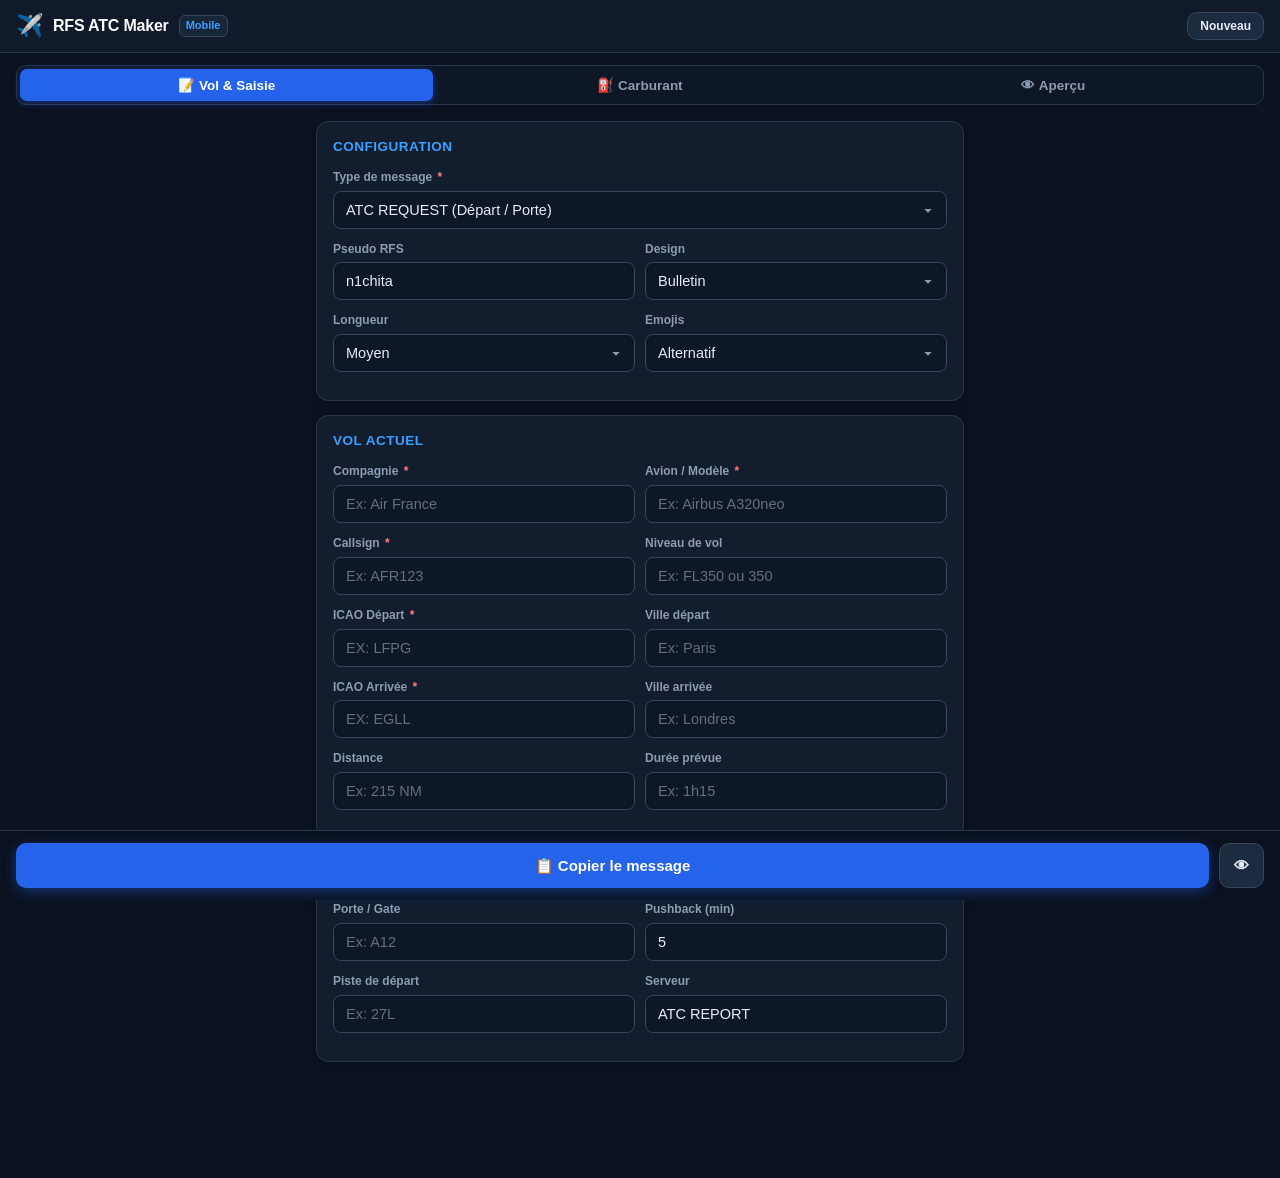
==== commit bd85131b: "Fix local fuel catalogue loading and refresh product naming Co-authored-by: nmg06 <110740693+nmg06@u" ====
--- a/index.html
+++ b/index.html
@@ -1,30 +1,966 @@
-<!doctype html>
-<html lang="fr"><head>
-<meta charset="utf-8"><meta name="viewport" content="width=device-width,initial-scale=1,viewport-fit=cover">
-<meta name="description" content="Trouvez un vol, préparez le carburant et créez vos messages pour Real Flight Simulator. RFS Flightdeck fonctionne hors ligne sur Windows et Android.">
-<meta name="theme-color" content="#f5f4ee"><title>RFS Flightdeck — Votre prochain vol commence ici</title>
-<link rel="icon" href="assets/flightdeck-mark.svg" type="image/svg+xml"><link rel="stylesheet" href="assets/site.css"><script src="assets/site.js" defer></script>
-</head><body>
-<a class="skip-link" href="#main" data-i18n="skip">Aller au contenu</a>
-<header class="site-header"><a class="wordmark" href="#" aria-label="RFS Flightdeck"><img src="assets/flightdeck-mark.svg" alt="" width="36" height="36"><span>RFS <b>FLIGHTDECK</b></span></a><nav aria-label="Navigation"><a href="#discover" data-i18n="discover">Découvrir</a><a href="#questions" data-i18n="help">Vos questions</a></nav><div class="header-actions"><button id="site-language" aria-label="Switch to English">EN</button><button id="site-theme" aria-label="Changer l’apparence">◐</button><a class="button small" href="#download" data-i18n="install">Installer</a></div></header>
-<main id="main">
-<section class="hero"><div class="hero-copy"><p class="eyebrow"><span class="status-dot"></span><span data-i18n="companion">LE COMPAGNON DE VOS VOLS RFS</span></p><h1 data-i18n="headline">Le prochain vol<br>commence <em>ici.</em></h1><p class="hero-description" data-i18n="description">Moins de préparation. Plus d’horizon. Trouvez votre trajet, calculez votre carburant et partez avec tout sous la main.</p><div class="hero-actions"><a class="button" href="#download"><span data-i18n="getApp">Choisir mon application</span><span aria-hidden="true">↗</span></a><a class="text-link" href="mobile/index.html" data-i18n="try">Essayer les messages sur le web →</a></div><p class="fine" data-i18n="promise">Windows & Android · Hors ligne · Sans compte · Pour la simulation</p><a id="resume-draft" class="draft-link" href="mobile/index.html" hidden data-i18n="draft">Votre brouillon est toujours là. Reprendre →</a></div>
-<div class="departure-board" aria-label="Illustration d’un trajet" data-i18n-aria="illustration"><div class="board-top"><span>FLIGHTDECK / 01</span><span class="board-live"><i></i><span data-i18n="ready">PRÊT À EXPLORER</span></span></div><div class="board-route"><div><small data-i18n="departure">DÉPART</small><strong>CDG</strong><span>Paris</span></div><span class="plane-symbol" aria-hidden="true">✈</span><div><small data-i18n="arrival">ARRIVÉE</small><strong>JFK</strong><span>New York</span></div></div>
-<svg class="horizon" viewBox="0 0 540 300" aria-hidden="true"><defs><pattern id="grid" width="36" height="36" patternUnits="userSpaceOnUse"><path d="M36 0H0V36" fill="none" stroke="#25433e" stroke-width=".7"/></pattern><linearGradient id="route-glow"><stop stop-color="#8bedc4"/><stop offset="1" stop-color="#d9ff99"/></linearGradient></defs><rect width="540" height="300" fill="url(#grid)"/><path class="coast" d="M35 65L86 27 130 43 147 82 127 122 97 139 78 188 45 160 13 124M302 41L350 13 372 43 419 63 408 94 444 117 429 149 379 144 361 172 320 154 300 115 284 92M330 173L364 183 390 206 378 259 350 289 337 258 316 218Z"/><path class="airway" d="M105 129Q249 -39 391 99"/><circle cx="105" cy="129" r="5"/><circle cx="391" cy="99" r="5"/><g transform="translate(248 47) rotate(-8)"><path d="M-18 0L14 -5 20 0 14 5Z M0 -3L-7 -19 -1 -19 10 -3 M0 3L-7 19 -1 19 10 3" fill="#e4ffa8"/></g><text x="84" y="153">JFK</text><text x="374" y="125">CDG</text><text x="181" y="260" class="ocean-label">ATLANTIC OCEAN</text></svg><div class="board-bottom"><span data-i18n="example">Un horizon possible. À vous de choisir.</span><span aria-hidden="true">↗</span></div></div></section>
-<section class="benefit-strip" aria-label="Avantages" data-i18n-aria="benefits"><span data-i18n="local">◎ Vos données restent chez vous</span><span data-i18n="offline">↯ L’essentiel fonctionne hors ligne</span><span data-i18n="optional">✈ Avec ou sans ATC</span></section>
-<section id="discover" class="section discovery"><div class="section-heading"><p class="eyebrow" data-i18n="less">UN PEU MOINS DE « QU’EST-CE QUE JE FAIS ? »</p><h2 data-i18n="flow">Une idée de vol.<br>Un plan pour partir.</h2><p data-i18n="flowDescription">Trois étapes, et votre session RFS peut commencer.</p></div><div class="feature-grid">
-<article class="feature"><span class="step-number">01 / EXPLORE</span><div class="feature-visual airport-tags" aria-hidden="true"><span>LFPG</span><i>→</i><span>?</span></div><h3 data-i18n="findTitle">Le vol qui vous ressemble</h3><p data-i18n="findDescription">Une compagnie, deux pays, le temps dont vous disposez. Filtrez la base locale et écartez les aéroports qui ne vous tentent pas.</p><span class="feature-tag" data-i18n="dataTag">Profils historiques + routes observées</span></article>
-<article class="feature"><span class="step-number">02 / PREPARE</span><div class="feature-visual fuel-bars" aria-hidden="true"><i></i><i></i><i></i><i></i><span>kg</span></div><h3 data-i18n="fuelTitle">Du carburant, sans les calculs</h3><p data-i18n="fuelDescription">Choisissez la variante RFS et la durée. Retrouvez le détail des réserves et appliquez le résultat à votre vol.</p><span class="feature-tag" data-i18n="fuelTag">63 avions · Calcul local</span></article>
-<article class="feature"><span class="step-number">03 / FLY</span><div class="feature-visual message-lines" aria-hidden="true"><span>CALLSIGN / AFR</span><i></i><i></i><b>READY FOR DEPARTURE ↗</b></div><h3 data-i18n="messageTitle">Prêt à voler. Et à partager.</h3><p data-i18n="messageDescription">Gardez votre préparation sous la main. Si vous utilisez l’ATC, créez un message, retouchez-le et copiez-le dans Discord.</p><span class="feature-tag" data-i18n="messageTag">Vos messages restent votre choix</span></article></div></section>
-<section id="download" class="section download"><div class="section-heading"><p class="eyebrow" data-i18n="take">VOTRE COCKPIT, À EMPORTER</p><h2 data-i18n="downloadTitle">Choisissez votre départ.</h2><p data-i18n="beta">Version de test 0.4.3 vérifiée sur Windows et émulateur Android. Les essais sur téléphone physique restent à compléter.</p></div><div class="platform-tabs" role="tablist" aria-label="Appareil" data-i18n-aria="device"><button id="platform-android" role="tab" aria-selected="true" aria-controls="installation" data-platform="android">Android</button><button id="platform-windows" role="tab" aria-selected="false" aria-controls="installation" data-platform="windows" tabindex="-1">Windows</button><button id="platform-ios" role="tab" aria-selected="false" aria-controls="installation" data-platform="ios" tabindex="-1">iPhone / iPad</button></div><div id="installation" role="tabpanel" aria-labelledby="platform-android" tabindex="0"></div><p class="download-note" data-i18n="downloadNote">Les fichiers de test GitHub demandent une connexion à GitHub et expirent le 6 novembre 2026. Flightdeck n’exige aucun compte. Le guide indique comment retrouver un build après expiration.</p></section>
-<section class="section quiet-section"><div><p class="eyebrow" data-i18n="privateLabel">UN OUTIL DISCRET, POUR DE VRAIS MOMENTS DE JEU</p><h2 data-i18n="privateTitle">Votre vol.<br>Vos données. Votre rythme.</h2></div><div class="quiet-copy"><p data-i18n="privateDescription">Pas de compte, pas de télémétrie. Les applications enregistrent votre préparation localement. Exportez une sauvegarde pour la reprendre sur un autre appareil.</p><p data-i18n="dataLimits">Les vols viennent d’observations historiques, pas d’horaires en direct. Les informations manquantes restent inconnues. Les pistes et portes ne sont jamais inventées.</p><a class="text-link" href="https://github.com/nmg06/rfs-atc-message-maker/blob/feat/flightdeck-map-performance/docs/DATA_ENRICHMENT_2026-10-07.md" data-i18n="sources">Comprendre les données et leurs limites ↗</a></div></section>
-<section id="questions" class="section faq"><div class="section-heading"><p class="eyebrow" data-i18n="before">AVANT DE MONTER À BORD</p><h2 data-i18n="questions">Ça se passe comment ?</h2></div><div class="faq-list">
-<details><summary data-i18n="faq1q">C’est gratuit ? Et officiel ?</summary><p data-i18n="faq1a">Flightdeck est un projet communautaire pour Real Flight Simulator. Il n’est pas affilié à Rortos. Aucun abonnement ni achat n’est nécessaire dans l’application.</p></details>
-<details><summary data-i18n="faq2q">Est-ce que je peux jouer sans Internet ?</summary><p data-i18n="faq2a">Sur Windows et Android, les messages, la recherche de vols et le calcul carburant fonctionnent hors ligne. Les couches satellite, vents réels et vérifications de mises à jour sont facultatives et utilisent Internet si vous les activez.</p></details>
-<details><summary data-i18n="faq3q">Le site et les applications sont-ils identiques ?</summary><p data-i18n="faq3a">Le site permet d’essayer les messages et le carburant dans un prototype limité. Pour la base de vols locale, la carte et les outils complets, installez l’application Windows ou Android. L’iPhone n’a pas encore d’application équivalente.</p></details>
-<details><summary data-i18n="faq4q">Comment conserver mon vol entre PC et téléphone ?</summary><p data-i18n="faq4a">Exportez la sauvegarde JSON dans l’application, transmettez le fichier à l’autre appareil et importez-le. Un aperçu permet de choisir Fusionner ou Remplacer. Il n’y a pas encore de synchronisation automatique.</p></details>
-<details><summary data-i18n="faq5q">Une mise à jour peut-elle effacer mes données ?</summary><p data-i18n="faq5a">Exportez une sauvegarde avant de changer de version. Sur Android, installez par-dessus l’application existante avec la même signature. Une désinstallation efface les données privées. Le guide détaille les cas où les APK de test ont une signature différente.</p></details>
-<details><summary data-i18n="faq6q">Je ne trouve pas le téléchargement ou mon vol.</summary><p data-i18n="faq6a">Pour télécharger, connectez-vous à GitHub et ouvrez l’artefact du build vert. Pour un vol absent, élargissez les filtres ou essayez le catalogue des routes observées. La base ne couvre pas tous les vols ; aucun résultat fictif n’est ajouté.</p></details></div><a class="text-link" href="mobile/index.html#help" data-i18n="moreHelp">Ouvrir le prototype et ses 30 questions →</a></section>
-<section class="farewell"><p data-i18n="farewell">Le monde est grand.<br><em>Votre prochain départ vous attend.</em></p><a class="button" href="#download" data-i18n="getApp">Choisir mon application</a></section>
-</main><footer><a class="wordmark" href="#">RFS <b>FLIGHTDECK</b></a><p data-i18n="footer">Conçu pour RFS et la simulation. Jamais pour préparer un vol réel.</p><a href="https://github.com/nmg06/rfs-atc-message-maker" data-i18n="github">Le projet sur GitHub ↗</a></footer>
-</body></html>
+<!DOCTYPE html>
+<html lang="fr">
+<head>
+  <meta charset="UTF-8">
+  <meta name="viewport" content="width=device-width, initial-scale=1.0, maximum-scale=1.0, user-scalable=no, viewport-fit=cover">
+  <meta name="apple-mobile-web-app-capable" content="yes">
+  <meta name="apple-mobile-web-app-status-bar-style" content="black-translucent">
+  <meta name="theme-color" content="#0B1220">
+  <title>RFS Flight Deck — Mobile</title>
+  <link rel="icon" href="data:image/svg+xml,<svg xmlns='http://www.w3.org/2000/svg' viewBox='0 0 100 100'><text y='.9em' font-size='90'>✈️</text></svg>">
+  <style>
+    :root {
+      --bg: #0B1220;
+      --card: #121D2E;
+      --card-border: #27364B;
+      --input-bg: #0D1726;
+      --input-border: #35465E;
+      --input-focus: #60A5FA;
+      --primary: #2563EB;
+      --primary-hover: #1D4ED8;
+      --success: #147D59;
+      --success-hover: #116A4C;
+      --danger: #FF7B86;
+      --text: #E6EDF7;
+      --text-muted: #8B9CB3;
+      --text-dim: #5F6F84;
+      --accent: #3AA0FF;
+      --radius: 12px;
+      --radius-sm: 8px;
+      --font-sans: -apple-system, BlinkMacSystemFont, "Segoe UI", Roboto, Helvetica, Arial, sans-serif;
+      --font-mono: "JetBrains Mono", "SF Mono", Consolas, "Courier New", monospace;
+    }
+
+    * { box-sizing: border-box; margin: 0; padding: 0; -webkit-tap-highlight-color: transparent; }
+
+    body {
+      background-color: var(--bg);
+      color: var(--text);
+      font-family: var(--font-sans);
+      font-size: 15px;
+      line-height: 1.4;
+      min-height: 100vh;
+      display: flex;
+      flex-direction: column;
+      padding-bottom: 90px;
+    }
+
+    header {
+      background: rgba(18, 29, 46, 0.85);
+      backdrop-filter: blur(12px);
+      -webkit-backdrop-filter: blur(12px);
+      border-bottom: 1px solid var(--card-border);
+      position: sticky;
+      top: 0;
+      z-index: 100;
+      padding: 12px 16px;
+      display: flex;
+      align-items: center;
+      justify-content: space-between;
+    }
+
+    .brand {
+      display: flex;
+      align-items: center;
+      gap: 10px;
+    }
+
+    .brand-icon {
+      font-size: 22px;
+      line-height: 1;
+    }
+
+    .brand-title {
+      font-size: 16px;
+      font-weight: 700;
+      color: #fff;
+      letter-spacing: -0.2px;
+    }
+
+    .brand-badge {
+      font-size: 11px;
+      background: #18263A;
+      color: var(--accent);
+      border: 1px solid var(--input-border);
+      padding: 2px 6px;
+      border-radius: 6px;
+      font-weight: 600;
+    }
+
+    .tab-bar {
+      display: flex;
+      background: var(--input-bg);
+      border: 1px solid var(--card-border);
+      border-radius: 10px;
+      padding: 3px;
+      margin: 12px 16px 4px 16px;
+    }
+
+    .tab-btn {
+      flex: 1;
+      padding: 8px 12px;
+      font-size: 13.5px;
+      font-weight: 600;
+      text-align: center;
+      background: transparent;
+      border: none;
+      color: var(--text-muted);
+      border-radius: 7px;
+      cursor: pointer;
+      transition: all 0.2s ease;
+    }
+
+    .tab-btn.active {
+      background: var(--primary);
+      color: #fff;
+      box-shadow: 0 2px 8px rgba(37, 99, 235, 0.4);
+    }
+
+    .container {
+      padding: 12px 16px;
+      max-width: 680px;
+      margin: 0 auto;
+      width: 100%;
+    }
+
+    .panel { display: none; }
+    .panel.active { display: block; }
+
+    .card {
+      background: var(--card);
+      border: 1px solid var(--card-border);
+      border-radius: var(--radius);
+      padding: 16px;
+      margin-bottom: 14px;
+      box-shadow: 0 4px 14px rgba(0, 0, 0, 0.25);
+    }
+
+    .card-title {
+      font-size: 13.5px;
+      font-weight: 700;
+      color: var(--accent);
+      text-transform: uppercase;
+      letter-spacing: 0.5px;
+      margin-bottom: 12px;
+      display: flex;
+      align-items: center;
+      justify-content: space-between;
+    }
+
+    .grid-2 {
+      display: grid;
+      grid-template-columns: 1fr 1fr;
+      gap: 10px;
+    }
+
+    .field {
+      margin-bottom: 12px;
+    }
+
+    .field label {
+      display: block;
+      font-size: 12px;
+      font-weight: 600;
+      color: var(--text-muted);
+      margin-bottom: 5px;
+    }
+
+    .field label .req {
+      color: var(--danger);
+      margin-left: 2px;
+    }
+
+    input[type="text"], input[type="number"], select, textarea {
+      width: 100%;
+      background: var(--input-bg);
+      border: 1px solid var(--input-border);
+      color: var(--text);
+      padding: 10px 12px;
+      border-radius: var(--radius-sm);
+      font-size: 14.5px;
+      font-family: inherit;
+      outline: none;
+      transition: border-color 0.2s;
+      -webkit-appearance: none;
+    }
+
+    input:focus, select:focus, textarea:focus {
+      border-color: var(--input-focus);
+    }
+
+    input::placeholder, textarea::placeholder {
+      color: var(--text-dim);
+    }
+
+    select {
+      background-image: url("data:image/svg+xml,%3Csvg xmlns='http://www.w3.org/2000/svg' width='12' height='12' fill='%238B9CB3' viewBox='0 0 16 16'%3E%3Cpath d='M8 11.5l-5-5h10l-5 5z'/%3E%3C/svg%3E");
+      background-repeat: no-repeat;
+      background-position: right 12px center;
+      padding-right: 32px;
+    }
+
+    .preview-box {
+      background: var(--input-bg);
+      border: 1px solid var(--input-border);
+      border-radius: var(--radius-sm);
+      padding: 14px;
+      font-family: var(--font-mono);
+      font-size: 13px;
+      line-height: 1.5;
+      color: #E2E8F0;
+      white-space: pre-wrap;
+      word-break: break-word;
+      min-height: 240px;
+      user-select: text;
+      -webkit-user-select: text;
+    }
+
+    .preview-meta {
+      display: flex;
+      justify-content: space-between;
+      font-size: 11.5px;
+      color: var(--text-muted);
+      margin-top: 8px;
+    }
+
+    .preview-meta .limit-warn {
+      color: var(--danger);
+      font-weight: 700;
+    }
+
+    .bottom-bar {
+      position: fixed;
+      bottom: 0;
+      left: 0;
+      right: 0;
+      background: rgba(11, 18, 32, 0.95);
+      backdrop-filter: blur(16px);
+      -webkit-backdrop-filter: blur(16px);
+      border-top: 1px solid var(--card-border);
+      padding: 12px 16px max(12px, env(safe-area-inset-bottom));
+      z-index: 99;
+      display: flex;
+      gap: 10px;
+    }
+
+    .btn {
+      display: inline-flex;
+      align-items: center;
+      justify-content: center;
+      gap: 8px;
+      padding: 13px 20px;
+      font-size: 15px;
+      font-weight: 700;
+      border-radius: 10px;
+      border: none;
+      cursor: pointer;
+      transition: all 0.2s ease;
+      text-align: center;
+    }
+
+    .btn-primary {
+      background: var(--primary);
+      color: #fff;
+      flex: 1;
+      box-shadow: 0 4px 14px rgba(37, 99, 235, 0.4);
+    }
+
+    .btn-primary:active {
+      transform: scale(0.98);
+      background: var(--primary-hover);
+    }
+
+    .btn-success {
+      background: var(--success);
+      color: #fff;
+    }
+
+    .btn-secondary {
+      background: #1C2B40;
+      color: var(--text);
+      border: 1px solid var(--input-border);
+      padding: 13px 14px;
+    }
+
+    .toast {
+      position: fixed;
+      top: 70px;
+      left: 50%;
+      transform: translateX(-50%) translateY(-20px);
+      background: #10B981;
+      color: #fff;
+      padding: 10px 20px;
+      border-radius: 20px;
+      font-size: 13.5px;
+      font-weight: 700;
+      box-shadow: 0 8px 24px rgba(0, 0, 0, 0.4);
+      opacity: 0;
+      pointer-events: none;
+      transition: all 0.3s cubic-bezier(0.16, 1, 0.3, 1);
+      z-index: 999;
+      display: flex;
+      align-items: center;
+      gap: 8px;
+    }
+
+    .toast.show {
+      transform: translateX(-50%) translateY(0);
+      opacity: 1;
+    }
+  </style>
+</head>
+<body>
+
+  <header>
+    <div class="brand">
+      <span class="brand-icon">✈️</span>
+      <div>
+        <div class="brand-title">RFS ATC Maker</div>
+      </div>
+      <span class="brand-badge">Mobile</span>
+    </div>
+    <button class="btn btn-secondary" style="padding:6px 12px;font-size:12px;" onclick="resetForm()">Nouveau</button>
+  </header>
+
+  <div class="tab-bar">
+    <button class="tab-btn active" id="tab-form" onclick="switchTab('form')">📝 Vol & Saisie</button>
+    <button class="tab-btn" id="tab-fuel" onclick="switchTab('fuel')">⛽ Carburant</button>
+    <button class="tab-btn" id="tab-preview" onclick="switchTab('preview')">👁 Aperçu</button>
+  </div>
+
+  <div class="container">
+    <!-- PANEL 1: FORM -->
+    <div class="panel active" id="panel-form">
+      
+      <!-- OPTIONS RAPIDES -->
+      <div class="card">
+        <div class="card-title">Configuration</div>
+        <div class="field">
+          <label>Type de message <span class="req">*</span></label>
+          <select id="msg_type" onchange="onTypeChanged()">
+            <option value="ATC REQUEST">ATC REQUEST (Départ / Porte)</option>
+            <option value="AIRBORNE">AIRBORNE (En vol)</option>
+            <option value="ARRIVAL BOARD">ARRIVAL BOARD (Arrivée)</option>
+            <option value="FLIGHT COMPLETED">FLIGHT COMPLETED (Vol terminé)</option>
+            <option value="PUSHBACK">PUSHBACK</option>
+            <option value="TAXI">TAXI</option>
+            <option value="ATIS">ATIS</option>
+            <option value="DISPATCH FORM">DISPATCH FORM</option>
+          </select>
+        </div>
+
+        <div class="grid-2">
+          <div class="field">
+            <label>Pseudo RFS</label>
+            <input type="text" id="pilot_name" value="n1chita" placeholder="Ex: n1chita" oninput="render()">
+          </div>
+          <div class="field">
+            <label>Design</label>
+            <select id="design" onchange="render()">
+              <option value="Bulletin">Bulletin</option>
+              <option value="Classique">Classique</option>
+              <option value="Moderne">Moderne</option>
+              <option value="Minimal">Minimal</option>
+              <option value="Pilote">Pilote</option>
+              <option value="Aviation">Aviation</option>
+            </select>
+          </div>
+        </div>
+
+        <div class="grid-2">
+          <div class="field">
+            <label>Longueur</label>
+            <select id="length" onchange="render()">
+              <option value="Court">Court</option>
+              <option value="Moyen" selected>Moyen</option>
+              <option value="Détaillé">Détaillé</option>
+            </select>
+          </div>
+          <div class="field">
+            <label>Emojis</label>
+            <select id="emojis" onchange="render()">
+              <option value="Classique">Classique</option>
+              <option value="Aviation">Aviation</option>
+              <option value="Alternatif" selected>Alternatif</option>
+              <option value="Sans emojis">Sans emojis</option>
+            </select>
+          </div>
+        </div>
+      </div>
+
+      <!-- VOL ACTUEL -->
+      <div class="card">
+        <div class="card-title">Vol actuel</div>
+
+        <div class="grid-2">
+          <div class="field">
+            <label>Compagnie <span class="req">*</span></label>
+            <input type="text" id="airline" placeholder="Ex: Air France" oninput="render()">
+          </div>
+          <div class="field">
+            <label>Avion / Modèle <span class="req">*</span></label>
+            <input type="text" id="aircraft" placeholder="Ex: Airbus A320neo" oninput="render()">
+          </div>
+        </div>
+
+        <div class="grid-2">
+          <div class="field">
+            <label>Callsign <span class="req">*</span></label>
+            <input type="text" id="callsign" placeholder="Ex: AFR123" oninput="render()">
+          </div>
+          <div class="field">
+            <label>Niveau de vol</label>
+            <input type="text" id="cruise_fl" placeholder="Ex: FL350 ou 350" oninput="render()">
+          </div>
+        </div>
+
+        <div class="grid-2">
+          <div class="field">
+            <label>ICAO Départ <span class="req">*</span></label>
+            <input type="text" id="dep_icao" placeholder="Ex: LFPG" maxlength="4" style="text-transform:uppercase" oninput="render()">
+          </div>
+          <div class="field">
+            <label>Ville départ</label>
+            <input type="text" id="dep_city" placeholder="Ex: Paris" oninput="render()">
+          </div>
+        </div>
+
+        <div class="grid-2">
+          <div class="field">
+            <label>ICAO Arrivée <span class="req">*</span></label>
+            <input type="text" id="arr_icao" placeholder="Ex: EGLL" maxlength="4" style="text-transform:uppercase" oninput="render()">
+          </div>
+          <div class="field">
+            <label>Ville arrivée</label>
+            <input type="text" id="arr_city" placeholder="Ex: Londres" oninput="render()">
+          </div>
+        </div>
+
+        <div class="grid-2">
+          <div class="field">
+            <label>Distance</label>
+            <input type="text" id="distance" placeholder="Ex: 215 NM" oninput="render()">
+          </div>
+          <div class="field">
+            <label>Durée prévue</label>
+            <input type="text" id="ete" placeholder="Ex: 1h15" oninput="render()">
+          </div>
+        </div>
+      </div>
+
+      <!-- INFORMATIONS DU MESSAGE -->
+      <div class="card" id="card-message-fields">
+        <div class="card-title">Informations du message</div>
+
+        <!-- Dynamic fields -->
+        <div id="dynamic-fields"></div>
+      </div>
+
+    </div>
+
+    <!-- PANEL 3: FUEL CALCULATOR -->
+    <div class="panel" id="panel-fuel">
+      <div class="card">
+        <div class="card-title">Calculateur de Carburant RFS</div>
+        <p style="font-size:12px;color:var(--text-muted);margin-bottom:12px;">
+          Estimation basée sur les données réelles RFS • Simulation uniquement, jamais pour un vol réel.
+        </p>
+
+        <div class="field">
+          <label>Avion / Variante RFS <span class="req">*</span></label>
+          <select id="fuel_aircraft" onchange="calculateWebFuel()">
+            <option value="">-- Choisir un avion / variante --</option>
+            <option value="airbus_a220_300" data-burn="1950">Airbus A220-300 (1950 kg/h)</option>
+            <option value="airbus_a310_300" data-burn="4500">Airbus A310-300 (4500 kg/h)</option>
+            <option value="airbus_a318" data-burn="2350">Airbus A318 (2350 kg/h)</option>
+            <option value="airbus_a319ceo" data-burn="2300">Airbus A319ceo (2300 kg/h)</option>
+            <option value="airbus_a320_200" data-burn="2400">Airbus A320-200 (2400 kg/h)</option>
+            <option value="airbus_a320neo" data-burn="2100">Airbus A320neo (2100 kg/h)</option>
+            <option value="airbus_a321_200" data-burn="2700">Airbus A321-200 (2700 kg/h)</option>
+            <option value="airbus_a321neo" data-burn="2400">Airbus A321neo (2400 kg/h)</option>
+            <option value="airbus_a330_200" data-burn="5800">Airbus A330-200 (5800 kg/h)</option>
+            <option value="airbus_a330_200f" data-burn="5950">Airbus A330-200F (5950 kg/h)</option>
+            <option value="airbus_a330_300" data-burn="6000">Airbus A330-300 (6000 kg/h)</option>
+            <option value="airbus_belugaxl_a330_700l" data-burn="5500">Airbus BelugaXL (A330-700L) (5500 kg/h)</option>
+            <option value="airbus_a330_900neo" data-burn="5400">Airbus A330-900neo (5400 kg/h)</option>
+            <option value="airbus_a340_300" data-burn="6600">Airbus A340-300 (6600 kg/h)</option>
+            <option value="airbus_a340_600" data-burn="8200">Airbus A340-600 (8200 kg/h)</option>
+            <option value="airbus_a350_1000" data-burn="6300">Airbus A350-1000 (6300 kg/h)</option>
+            <option value="airbus_a350_900" data-burn="5800">Airbus A350-900 (5800 kg/h)</option>
+            <option value="airbus_a380_800" data-burn="12000">Airbus A380-800 (12000 kg/h)</option>
+            <option value="antonov_an_225_mriya" data-burn="16000">Antonov AN-225 Mriya (16000 kg/h)</option>
+            <option value="atr_72_600" data-burn="660">ATR 72-600 (660 kg/h)</option>
+            <option value="bae_systems_146_300" data-burn="1900">BAE Systems 146-300 (1900 kg/h)</option>
+            <option value="boeing_707_320c" data-burn="7000">Boeing 707-320C (7000 kg/h)</option>
+            <option value="boeing_727_200" data-burn="4500">Boeing 727-200 (4500 kg/h)</option>
+            <option value="boeing_737_max_8" data-burn="2200">Boeing 737 MAX 8 (2200 kg/h)</option>
+            <option value="boeing_737_100" data-burn="2900">Boeing 737-100 (2900 kg/h)</option>
+            <option value="boeing_737_200" data-burn="2800">Boeing 737-200 (2800 kg/h)</option>
+            <option value="boeing_737_800" data-burn="2500">Boeing 737-800 (2500 kg/h)</option>
+            <option value="boeing_737_800bcf" data-burn="2500">Boeing 737-800BCF (2500 kg/h)</option>
+            <option value="boeing_747_200b" data-burn="11500">Boeing 747-200B (11500 kg/h)</option>
+            <option value="boeing_747_400" data-burn="10800">Boeing 747-400 (10800 kg/h)</option>
+            <option value="boeing_747_400f" data-burn="10900">Boeing 747-400F (10900 kg/h)</option>
+            <option value="boeing_747_8f" data-burn="9600">Boeing 747-8F (9600 kg/h)</option>
+            <option value="boeing_747_8i" data-burn="9600">Boeing 747-8I (9600 kg/h)</option>
+            <option value="boeing_757_200f" data-burn="3400">Boeing 757-200F (3400 kg/h)</option>
+            <option value="boeing_757_200wl" data-burn="3400">Boeing 757-200WL (3400 kg/h)</option>
+            <option value="boeing_767_300" data-burn="5000">Boeing 767-300 (5000 kg/h)</option>
+            <option value="boeing_767_300f" data-burn="5000">Boeing 767-300F (5000 kg/h)</option>
+            <option value="boeing_767_400er" data-burn="5900">Boeing 767-400ER (5900 kg/h)</option>
+            <option value="boeing_777_200" data-burn="6400">Boeing 777-200 (6400 kg/h)</option>
+            <option value="boeing_777_200lr" data-burn="6800">Boeing 777-200LR (6800 kg/h)</option>
+            <option value="boeing_777_300er" data-burn="7500">Boeing 777-300ER (7500 kg/h)</option>
+            <option value="boeing_777f" data-burn="7200">Boeing 777F (7200 kg/h)</option>
+            <option value="boeing_787_10_dreamliner" data-burn="5800">Boeing 787-10 Dreamliner (5800 kg/h)</option>
+            <option value="boeing_787_8_dreamliner" data-burn="4900">Boeing 787-8 Dreamliner (4900 kg/h)</option>
+            <option value="boeing_787_9_dreamliner" data-burn="5600">Boeing 787-9 Dreamliner (5600 kg/h)</option>
+            <option value="bombardier_crj900" data-burn="1600">Bombardier CRJ900 (1600 kg/h)</option>
+            <option value="cessna_172" data-burn="27">Cessna 172 (27 kg/h)</option>
+            <option value="cessna_208_caravan" data-burn="150">Cessna 208 Caravan (150 kg/h)</option>
+            <option value="cirrus_sr22" data-burn="80">Cirrus SR22 (80 kg/h)</option>
+            <option value="concorde" data-burn="20000">Concorde (20000 kg/h)</option>
+            <option value="dhc_dash_8_q400" data-burn="900">DHC Dash 8 Q400 (900 kg/h)</option>
+            <option value="dhc_6_twin_otter_300" data-burn="220">DHC-6 Twin Otter 300 (220 kg/h)</option>
+            <option value="douglas_dc_8_61" data-burn="6400">Douglas DC-8-61 (6400 kg/h)</option>
+            <option value="embraer_190" data-burn="1900">Embraer 190 (1900 kg/h)</option>
+            <option value="embraer_190_e2" data-burn="1800">Embraer 190-E2 (1800 kg/h)</option>
+            <option value="embraer_erj145" data-burn="1100">Embraer ERJ145 (1100 kg/h)</option>
+            <option value="learjet_35a" data-burn="620">Learjet 35A (620 kg/h)</option>
+            <option value="lockheed_c_5b_galaxy" data-burn="16000">Lockheed C-5B Galaxy (16000 kg/h)</option>
+            <option value="mcdonnell_douglas_md_11" data-burn="7800">McDonnell Douglas MD-11 (7800 kg/h)</option>
+            <option value="mcdonnell_douglas_md_11f" data-burn="7800">McDonnell Douglas MD-11F (7800 kg/h)</option>
+            <option value="mcdonnell_douglas_md_81" data-burn="3200">McDonnell Douglas MD-81 (3200 kg/h)</option>
+            <option value="saab_340b" data-burn="430">Saab 340B (430 kg/h)</option>
+            <option value="tupolev_tu_154m" data-burn="5300">Tupolev Tu-154M (5300 kg/h)</option>
+          </select>
+        </div>
+
+        <div class="grid-2">
+          <div class="field">
+            <label>Durée estimée <span class="req">*</span></label>
+            <input type="text" id="fuel_hours" placeholder="Ex: 5h30 ou 5.5" oninput="calculateWebFuel()">
+          </div>
+          <div class="field">
+            <label>Dégagement (NM)</label>
+            <input type="number" id="fuel_alternate_nm" value="150" placeholder="150" oninput="calculateWebFuel()">
+          </div>
+        </div>
+
+        <button class="btn btn-primary" style="width:100%;margin-top:6px;" onclick="calculateWebFuel()">
+          Calculer le carburant
+        </button>
+      </div>
+
+      <!-- TABLE DE CARBURANT -->
+      <div class="card" id="fuel_results_card" style="display:none;">
+        <div class="card-title">Détail du carburant estimé</div>
+        
+        <table style="width:100%;border-collapse:collapse;font-size:13.5px;margin-bottom:14px;">
+          <tr style="border-bottom:1px solid var(--input-border);color:var(--text-muted);text-align:left;">
+            <th style="padding:6px 0;">Composant</th>
+            <th style="padding:6px 0;text-align:right;">Masse (kg)</th>
+          </tr>
+          <tr style="border-bottom:1px solid var(--card-border);">
+            <td style="padding:7px 0;">Taxi départ (6 min × 1,4)</td>
+            <td style="padding:7px 0;text-align:right;" id="res_taxi_out">—</td>
+          </tr>
+          <tr style="border-bottom:1px solid var(--card-border);">
+            <td style="padding:7px 0;">Trajet (Trip Fuel)</td>
+            <td style="padding:7px 0;text-align:right;" id="res_trip">—</td>
+          </tr>
+          <tr style="border-bottom:1px solid var(--card-border);">
+            <td style="padding:7px 0;">Contingence (5 % du trajet)</td>
+            <td style="padding:7px 0;text-align:right;" id="res_contingency">—</td>
+          </tr>
+          <tr style="border-bottom:1px solid var(--card-border);">
+            <td style="padding:7px 0;">Alternate (dégagement)</td>
+            <td style="padding:7px 0;text-align:right;" id="res_alternate">—</td>
+          </tr>
+          <tr style="border-bottom:1px solid var(--card-border);">
+            <td style="padding:7px 0;">Réserve finale (30 min)</td>
+            <td style="padding:7px 0;text-align:right;" id="res_reserve">—</td>
+          </tr>
+          <tr style="border-bottom:1px solid var(--card-border);">
+            <td style="padding:7px 0;">Taxi arrivée (4 min × 1,4)</td>
+            <td style="padding:7px 0;text-align:right;" id="res_taxi_in">—</td>
+          </tr>
+          <tr style="font-weight:700;color:var(--accent);font-size:15px;">
+            <td style="padding:10px 0;">TOTAL BLOC</td>
+            <td style="padding:10px 0;text-align:right;" id="res_total">—</td>
+          </tr>
+        </table>
+
+        <button class="btn btn-success" style="width:100%;" onclick="applyFuelToFlight()">
+          ✓ Appliquer cet avion et carburant au vol
+        </button>
+      </div>
+    </div>
+
+    <!-- PANEL 2: PREVIEW -->
+    <div class="panel" id="panel-preview">
+      <div class="card">
+        <div class="card-title">
+          <span>Aperçu Discord</span>
+          <span style="font-size:12px;color:var(--text-muted);font-weight:normal;">En direct</span>
+        </div>
+        <div class="preview-box" id="preview_text">Le message se construit pendant la saisie…</div>
+        <div class="preview-meta">
+          <span id="char_count">0 / 2 000 car.</span>
+          <span id="emoji_count">0 / 6 emojis</span>
+        </div>
+      </div>
+    </div>
+  </div>
+
+  <!-- FLOATING BOTTOM BAR -->
+  <div class="bottom-bar">
+    <button class="btn btn-primary" onclick="copyMessage()">
+      <span>📋 Copier le message</span>
+    </button>
+    <button class="btn btn-secondary" onclick="togglePreview()">
+      <span id="preview-toggle-icon">👁</span>
+    </button>
+  </div>
+
+  <div class="toast" id="toast">Copié dans le presse-papiers ! ✓</div>
+
+  <script>
+    // Local storage key
+    const STORAGE_KEY = 'rfs_mobile_state_v1';
+
+    // State
+    let state = {
+      msg_type: 'ATC REQUEST',
+      pilot_name: 'n1chita',
+      design: 'Bulletin',
+      length: 'Moyen',
+      emojis: 'Alternatif',
+      airline: '',
+      aircraft: '',
+      callsign: '',
+      cruise_fl: '',
+      dep_icao: '',
+      dep_city: '',
+      arr_icao: '',
+      arr_city: '',
+      distance: '',
+      ete: '',
+      // dynamic
+      server: 'ATC REPORT',
+      gate: '',
+      pushback: '5',
+      dep_runway: '',
+      climb_target: 'FL',
+      climb_waypoint: '',
+      controller: '',
+      arr_runway: '',
+      arr_status: 'On Final',
+      approach: 'ILS',
+      touchdown: '-120'
+    };
+
+    function loadState() {
+      try {
+        const saved = localStorage.getItem(STORAGE_KEY);
+        if (saved) {
+          state = { ...state, ...JSON.parse(saved) };
+        }
+      } catch (e) {}
+
+      for (const [k, v] of Object.entries(state)) {
+        const el = document.getElementById(k);
+        if (el) el.value = v;
+      }
+    }
+
+    function saveState() {
+      try {
+        localStorage.setItem(STORAGE_KEY, JSON.stringify(state));
+      } catch (e) {}
+    }
+
+    function switchTab(name) {
+      document.querySelectorAll('.tab-btn').forEach(b => b.classList.remove('active'));
+      document.querySelectorAll('.panel').forEach(p => p.classList.remove('active'));
+      document.getElementById('tab-' + name).classList.add('active');
+      document.getElementById('panel-' + name).classList.add('active');
+    }
+
+    function togglePreview() {
+      const isPreview = document.getElementById('panel-preview').classList.contains('active');
+      switchTab(isPreview ? 'form' : 'preview');
+    }
+
+    function onTypeChanged() {
+      state.msg_type = document.getElementById('msg_type').value;
+      updateDynamicFields();
+      render();
+    }
+
+    function updateDynamicFields() {
+      const container = document.getElementById('dynamic-fields');
+      const type = state.msg_type;
+      let html = '';
+
+      if (type === 'ATC REQUEST') {
+        html = `
+          <div class="grid-2">
+            <div class="field">
+              <label>Porte / Gate</label>
+              <input type="text" id="gate" value="${state.gate || ''}" placeholder="Ex: A12" oninput="onFieldInput(this)">
+            </div>
+            <div class="field">
+              <label>Pushback (min)</label>
+              <input type="text" id="pushback" value="${state.pushback || '5'}" placeholder="Ex: 5" oninput="onFieldInput(this)">
+            </div>
+          </div>
+          <div class="grid-2">
+            <div class="field">
+              <label>Piste de départ</label>
+              <input type="text" id="dep_runway" value="${state.dep_runway || ''}" placeholder="Ex: 27L" oninput="onFieldInput(this)">
+            </div>
+            <div class="field">
+              <label>Serveur</label>
+              <input type="text" id="server" value="${state.server || 'ATC REPORT'}" oninput="onFieldInput(this)">
+            </div>
+          </div>
+        `;
+      } else if (type === 'AIRBORNE') {
+        html = `
+          <div class="grid-2">
+            <div class="field">
+              <label>Piste utilisée</label>
+              <input type="text" id="dep_runway" value="${state.dep_runway || ''}" placeholder="Ex: 27L" oninput="onFieldInput(this)">
+            </div>
+            <div class="field">
+              <label>Contrôleur ATC</label>
+              <input type="text" id="controller" value="${state.controller || ''}" placeholder="Ex: JohnATC" oninput="onFieldInput(this)">
+            </div>
+          </div>
+        `;
+      } else if (type === 'ARRIVAL BOARD') {
+        html = `
+          <div class="grid-2">
+            <div class="field">
+              <label>Piste d'arrivée</label>
+              <input type="text" id="arr_runway" value="${state.arr_runway || ''}" placeholder="Ex: 09R" oninput="onFieldInput(this)">
+            </div>
+            <div class="field">
+              <label>Statut</label>
+              <input type="text" id="arr_status" value="${state.arr_status || 'On Final'}" placeholder="Ex: On Final" oninput="onFieldInput(this)">
+            </div>
+          </div>
+          <div class="grid-2">
+            <div class="field">
+              <label>Approche</label>
+              <input type="text" id="approach" value="${state.approach || 'ILS'}" placeholder="Ex: ILS" oninput="onFieldInput(this)">
+            </div>
+            <div class="field">
+              <label>Serveur</label>
+              <input type="text" id="server" value="${state.server || 'ATC REPORT'}" oninput="onFieldInput(this)">
+            </div>
+          </div>
+        `;
+      } else if (type === 'FLIGHT COMPLETED') {
+        html = `
+          <div class="grid-2">
+            <div class="field">
+              <label>Piste atterrissage</label>
+              <input type="text" id="arr_runway" value="${state.arr_runway || ''}" placeholder="Ex: 09R" oninput="onFieldInput(this)">
+            </div>
+            <div class="field">
+              <label>Touchdown (fpm)</label>
+              <input type="text" id="touchdown" value="${state.touchdown || '-120'}" placeholder="Ex: -120 fpm" oninput="onFieldInput(this)">
+            </div>
+          </div>
+          <div class="field">
+            <label>Contrôleur ATC</label>
+            <input type="text" id="controller" value="${state.controller || ''}" placeholder="Ex: JohnATC" oninput="onFieldInput(this)">
+          </div>
+        `;
+      } else {
+        html = `
+          <div class="field">
+            <label>Serveur</label>
+            <input type="text" id="server" value="${state.server || 'ATC REPORT'}" oninput="onFieldInput(this)">
+          </div>
+        `;
+      }
+
+      container.innerHTML = html;
+    }
+
+    function onFieldInput(el) {
+      state[el.id] = el.value;
+      render();
+    }
+
+    function formatRunway(r) {
+      if (!r) return '';
+      r = r.replace(/^(?:RWY|RUNWAY)\s*/i, '').trim();
+      return r ? 'RWY ' + r : '';
+    }
+
+    function formatFL(fl) {
+      if (!fl) return '';
+      fl = fl.trim();
+      return fl.toUpperCase().startsWith('FL') ? fl.toUpperCase() : 'FL' + fl;
+    }
+
+    function render() {
+      // sync values from DOM
+      const keys = ['pilot_name', 'design', 'length', 'emojis', 'airline', 'aircraft', 'callsign', 'cruise_fl', 'dep_icao', 'dep_city', 'arr_icao', 'arr_city', 'distance', 'ete'];
+      keys.forEach(k => {
+        const el = document.getElementById(k);
+        if (el) state[k] = el.value;
+      });
+
+      saveState();
+
+      const type = state.msg_type;
+      const pilot = state.pilot_name.trim();
+      const airline = state.airline.trim().toUpperCase();
+      const aircraft = state.aircraft.trim();
+      const callsign = state.callsign.trim().toUpperCase();
+      const depIcao = state.dep_icao.trim().toUpperCase();
+      const depCity = state.dep_city.trim();
+      const arrIcao = state.arr_icao.trim().toUpperCase();
+      const arrCity = state.arr_city.trim();
+      const fl = formatFL(state.cruise_fl);
+      const dist = state.distance.trim();
+      const ete = state.ete.trim();
+
+      const boxWidth = 27;
+      const lineCenter = (str) => {
+        const left = Math.max(0, Math.floor((boxWidth - str.length) / 2));
+        const right = Math.max(0, boxWidth - str.length - left);
+        return ' '.repeat(left) + str + ' '.repeat(right);
+      };
+
+      const headerBox = `╭${'─'.repeat(boxWidth)}╮\n${lineCenter(type)}\n╰${'─'.repeat(boxWidth)}╯`;
+
+      const identityLines = [];
+      if (airline) identityLines.push(airline);
+      if (pilot && aircraft) identityLines.push(`✈ ${pilot} │ ${aircraft}`);
+      else if (pilot) identityLines.push(`✈ ${pilot}`);
+      if (callsign) identityLines.push(`CALLSIGN : ${callsign}`);
+
+      const routeLines = [];
+      const depStr = depIcao ? (depCity ? `${depIcao} • ${depCity}` : depIcao) : '';
+      const arrStr = arrIcao ? (arrCity ? `${arrIcao} • ${arrCity}` : arrIcao) : '';
+      if (depStr && arrStr) {
+        routeLines.push(`🛫 ${depStr}\n🛬 ${arrStr}`);
+      } else if (depStr) {
+        routeLines.push(`🛫 ${depStr}`);
+      } else if (arrStr) {
+        routeLines.push(`🛬 ${arrStr}`);
+      }
+
+      const infoLines = [];
+      if (type === 'ATC REQUEST') {
+        if (depIcao) infoLines.push(`ICAO　　 : ${depIcao}`);
+        const gate = state.gate ? `Gate ${state.gate.trim()} • Parking` : '';
+        if (gate) infoLines.push(`STATUS　 : ${gate}`);
+        if (state.pushback) infoLines.push(`PUSHBACK : in ${state.pushback} minute${state.pushback !== '1' ? 's' : ''}`);
+        if (state.dep_runway) infoLines.push(`RUNWAY　 : ${formatRunway(state.dep_runway)}`);
+        if (fl) infoLines.push(`CRUISE　 : ${fl}`);
+        if (dist) infoLines.push(`ROUTE　　 : ${dist}`);
+        if (ete) infoLines.push(`ETE　　　 : ${ete}`);
+        if (state.server) infoLines.push(`SERVER　 : ${state.server}`);
+      } else if (type === 'AIRBORNE') {
+        infoLines.push(`STATUS　 : Airborne`);
+        if (state.dep_runway) infoLines.push(`RUNWAY　 : ${formatRunway(state.dep_runway)}`);
+        if (fl) infoLines.push(`CRUISE　 : ${fl}`);
+        if (dist) infoLines.push(`ROUTE　　 : ${dist}`);
+        if (ete) infoLines.push(`ETE　　　 : ${ete}`);
+      } else if (type === 'ARRIVAL BOARD') {
+        if (state.arr_status) infoLines.push(`STATUS　 : ${state.arr_status}`);
+        if (state.arr_runway) infoLines.push(`RUNWAY　 : ${formatRunway(state.arr_runway)}`);
+        if (state.approach) infoLines.push(`APPROACH : ${state.approach}`);
+        if (state.server) infoLines.push(`SERVER　 : ${state.server}`);
+      } else if (type === 'FLIGHT COMPLETED') {
+        if (state.arr_runway) infoLines.push(`RUNWAY　 : ${formatRunway(state.arr_runway)}`);
+        if (state.touchdown) infoLines.push(`TOUCHDOWN: ${state.touchdown}`);
+        if (ete) infoLines.push(`FLIGHT　 : ${ete}`);
+      }
+
+      const blocks = [];
+      blocks.push(headerBox);
+      if (identityLines.length) blocks.push(identityLines.join('\n'));
+      if (routeLines.length) blocks.push(routeLines.join('\n'));
+      if (infoLines.length) blocks.push(infoLines.join('\n'));
+
+      if (type === 'ATC REQUEST') {
+        if (depIcao) blocks.push(`Requesting Ground and Tower for departure at ${depIcao}.`);
+        blocks.push(`「REQUESTING ATC」\n@RFS ATC`);
+      } else if (type === 'AIRBORNE') {
+        if (state.controller) {
+          blocks.push(`Big thanks to @${state.controller.replace(/^@/, '')} for the ATC on the ground and departure 🙏`);
+        }
+      } else if (type === 'ARRIVAL BOARD') {
+        blocks.push(`「REQUESTING ATC REPORT」\n@RFS ATC`);
+      } else if (type === 'FLIGHT COMPLETED') {
+        if (state.controller) {
+          blocks.push(`Thanks for ATC 🙏 @${state.controller.replace(/^@/, '')}`);
+        }
+      }
+
+      const finalText = blocks.join('\n\n');
+      document.getElementById('preview_text').textContent = finalText;
+
+      // Stats
+      const chars = finalText.length;
+      const charEl = document.getElementById('char_count');
+      charEl.textContent = `${chars} / 2 000 car.`;
+      charEl.className = chars > 2000 ? 'limit-warn' : '';
+
+      const emojis = (finalText.match(/[\uD800-\uDBFF][\uDC00-\uDFFF]|\p{Emoji_Presentation}/gu) || []).length;
+      const emojiEl = document.getElementById('emoji_count');
+      emojiEl.textContent = `${emojis} / 6 emojis`;
+      emojiEl.className = emojis > 6 ? 'limit-warn' : '';
+    }
+
+    function copyMessage() {
+      const text = document.getElementById('preview_text').textContent;
+      navigator.clipboard.writeText(text).then(() => {
+        if (navigator.vibrate) navigator.vibrate(40);
+        showToast('Copié dans le presse-papiers ! ✓');
+      }).catch(() => {
+        // fallback
+        const area = document.createElement('textarea');
+        area.value = text;
+        document.body.appendChild(area);
+        area.select();
+        document.execCommand('copy');
+        document.body.removeChild(area);
+        showToast('Copié ! ✓');
+      });
+    }
+
+    function showToast(msg) {
+      const t = document.getElementById('toast');
+      t.textContent = msg;
+      t.classList.add('show');
+      setTimeout(() => t.classList.remove('show'), 2200);
+    }
+
+    function resetForm() {
+      if (confirm('Voulez-vous effacer le vol actuel ?')) {
+        ['airline', 'aircraft', 'callsign', 'cruise_fl', 'dep_icao', 'dep_city', 'arr_icao', 'arr_city', 'distance', 'ete', 'gate', 'dep_runway', 'arr_runway'].forEach(id => {
+          const el = document.getElementById(id);
+          if (el) el.value = '';
+        });
+        render();
+      }
+    }
+
+    // Init
+    window.addEventListener('DOMContentLoaded', () => {
+      loadState();
+      updateDynamicFields();
+      render();
+    });
+  </script>
+</body>
+</html>
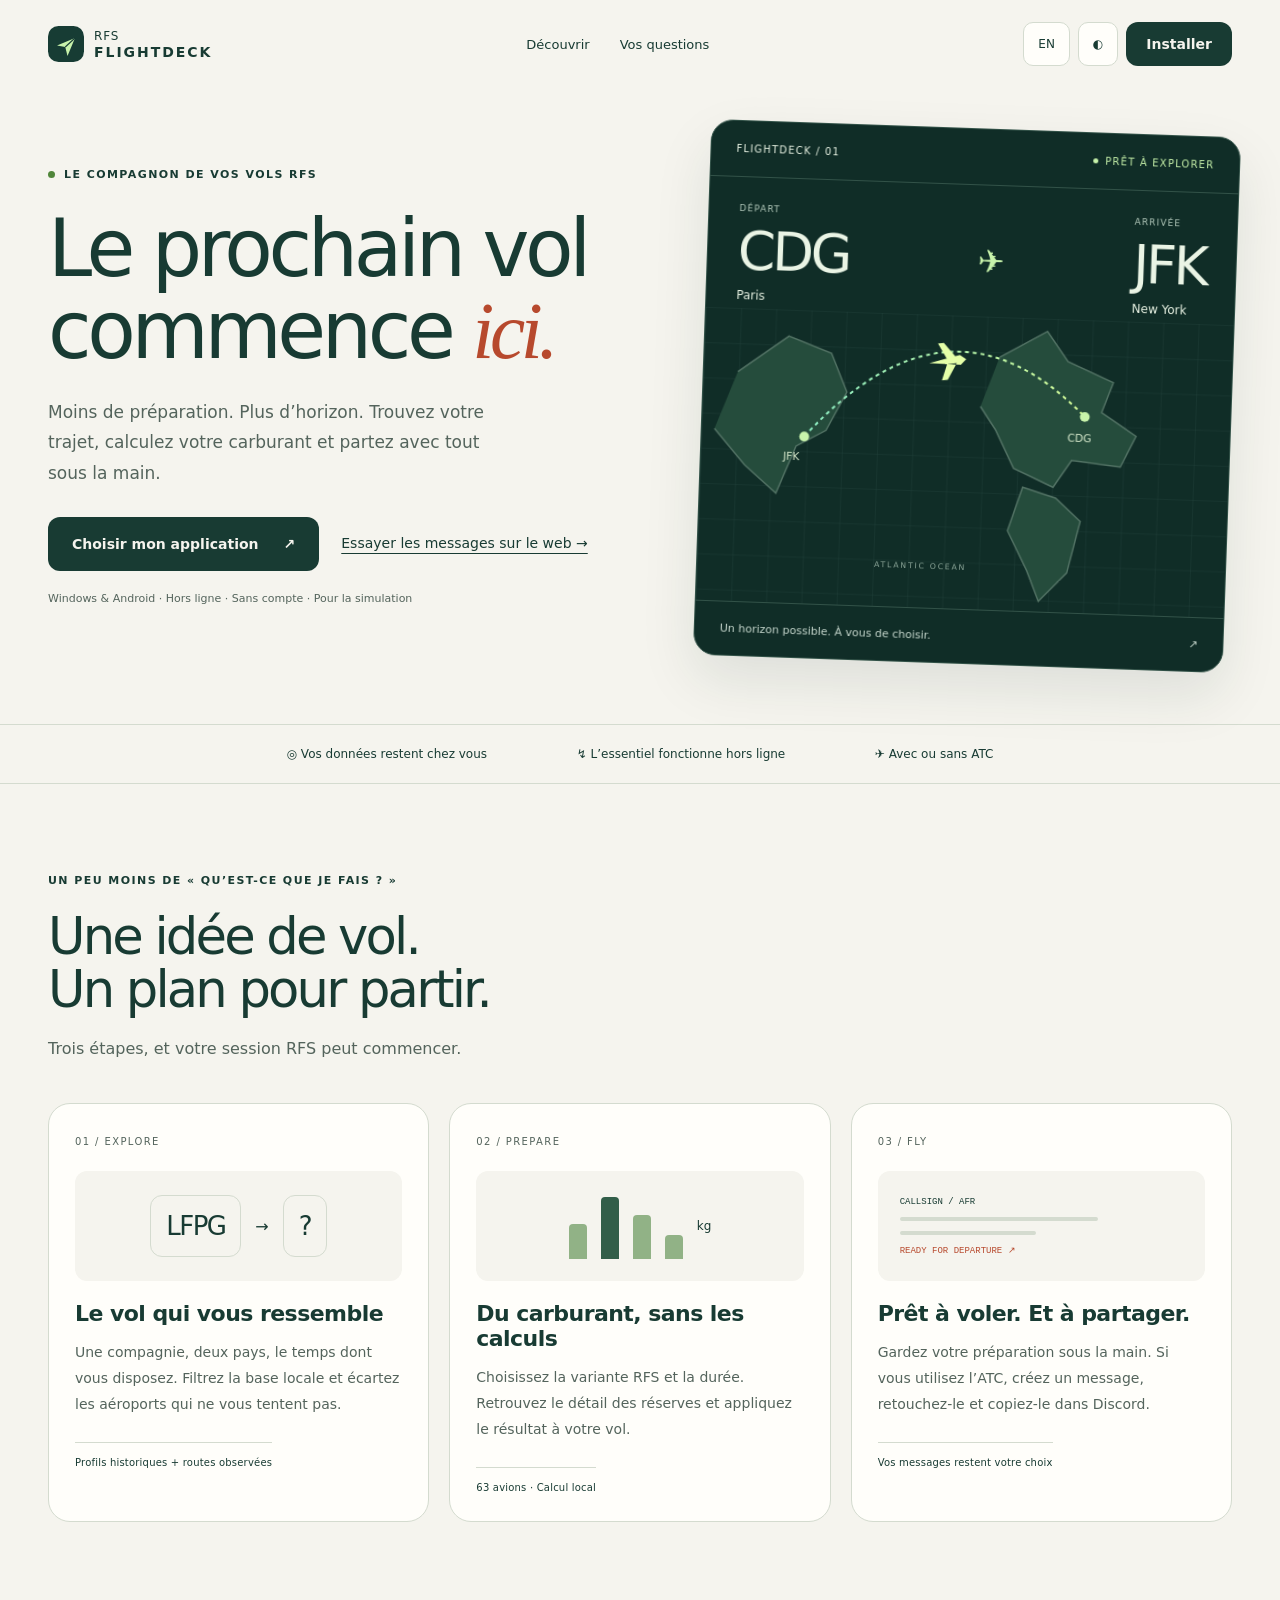
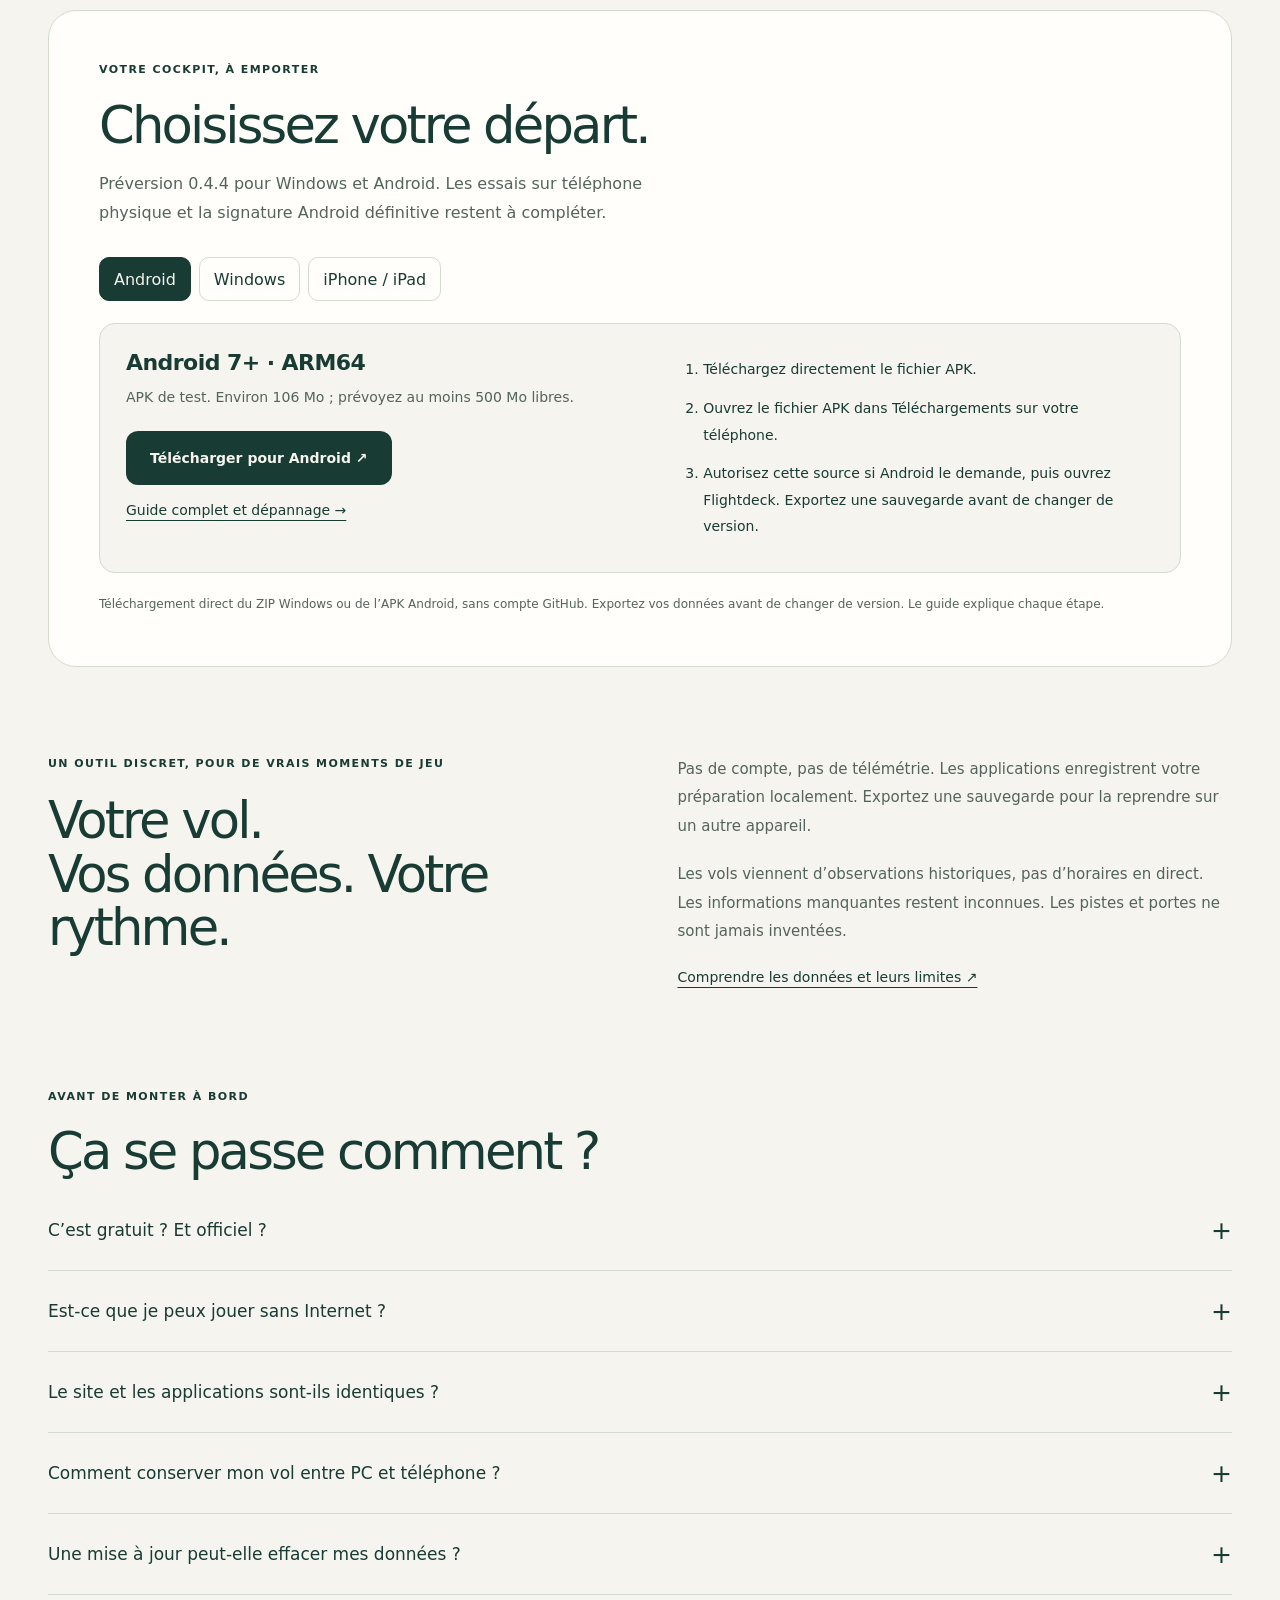
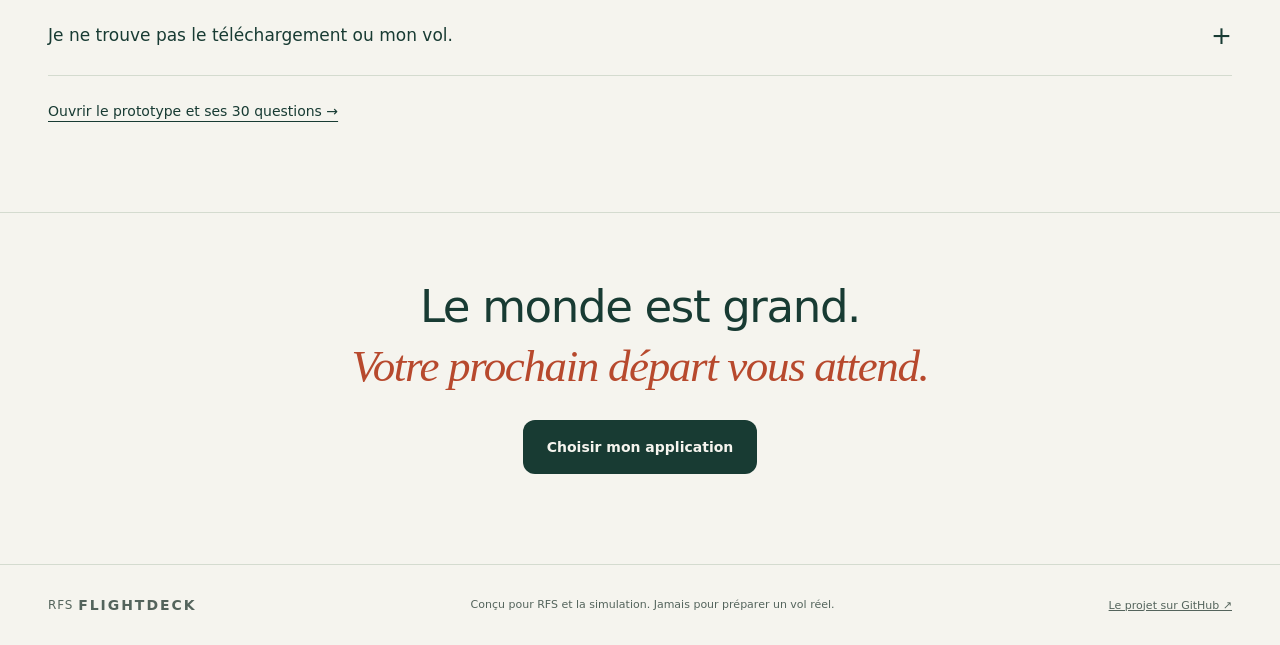
==== commit 88dd1093: "feat: double offline flights, add Air India schedules and clean public packages" ====
--- a/index.html
+++ b/index.html
@@ -1,966 +1,30 @@
-<!DOCTYPE html>
-<html lang="fr">
-<head>
-  <meta charset="UTF-8">
-  <meta name="viewport" content="width=device-width, initial-scale=1.0, maximum-scale=1.0, user-scalable=no, viewport-fit=cover">
-  <meta name="apple-mobile-web-app-capable" content="yes">
-  <meta name="apple-mobile-web-app-status-bar-style" content="black-translucent">
-  <meta name="theme-color" content="#0B1220">
-  <title>RFS Flight Deck — Mobile</title>
-  <link rel="icon" href="data:image/svg+xml,<svg xmlns='http://www.w3.org/2000/svg' viewBox='0 0 100 100'><text y='.9em' font-size='90'>✈️</text></svg>">
-  <style>
-    :root {
-      --bg: #0B1220;
-      --card: #121D2E;
-      --card-border: #27364B;
-      --input-bg: #0D1726;
-      --input-border: #35465E;
-      --input-focus: #60A5FA;
-      --primary: #2563EB;
-      --primary-hover: #1D4ED8;
-      --success: #147D59;
-      --success-hover: #116A4C;
-      --danger: #FF7B86;
-      --text: #E6EDF7;
-      --text-muted: #8B9CB3;
-      --text-dim: #5F6F84;
-      --accent: #3AA0FF;
-      --radius: 12px;
-      --radius-sm: 8px;
-      --font-sans: -apple-system, BlinkMacSystemFont, "Segoe UI", Roboto, Helvetica, Arial, sans-serif;
-      --font-mono: "JetBrains Mono", "SF Mono", Consolas, "Courier New", monospace;
-    }
-
-    * { box-sizing: border-box; margin: 0; padding: 0; -webkit-tap-highlight-color: transparent; }
-
-    body {
-      background-color: var(--bg);
-      color: var(--text);
-      font-family: var(--font-sans);
-      font-size: 15px;
-      line-height: 1.4;
-      min-height: 100vh;
-      display: flex;
-      flex-direction: column;
-      padding-bottom: 90px;
-    }
-
-    header {
-      background: rgba(18, 29, 46, 0.85);
-      backdrop-filter: blur(12px);
-      -webkit-backdrop-filter: blur(12px);
-      border-bottom: 1px solid var(--card-border);
-      position: sticky;
-      top: 0;
-      z-index: 100;
-      padding: 12px 16px;
-      display: flex;
-      align-items: center;
-      justify-content: space-between;
-    }
-
-    .brand {
-      display: flex;
-      align-items: center;
-      gap: 10px;
-    }
-
-    .brand-icon {
-      font-size: 22px;
-      line-height: 1;
-    }
-
-    .brand-title {
-      font-size: 16px;
-      font-weight: 700;
-      color: #fff;
-      letter-spacing: -0.2px;
-    }
-
-    .brand-badge {
-      font-size: 11px;
-      background: #18263A;
-      color: var(--accent);
-      border: 1px solid var(--input-border);
-      padding: 2px 6px;
-      border-radius: 6px;
-      font-weight: 600;
-    }
-
-    .tab-bar {
-      display: flex;
-      background: var(--input-bg);
-      border: 1px solid var(--card-border);
-      border-radius: 10px;
-      padding: 3px;
-      margin: 12px 16px 4px 16px;
-    }
-
-    .tab-btn {
-      flex: 1;
-      padding: 8px 12px;
-      font-size: 13.5px;
-      font-weight: 600;
-      text-align: center;
-      background: transparent;
-      border: none;
-      color: var(--text-muted);
-      border-radius: 7px;
-      cursor: pointer;
-      transition: all 0.2s ease;
-    }
-
-    .tab-btn.active {
-      background: var(--primary);
-      color: #fff;
-      box-shadow: 0 2px 8px rgba(37, 99, 235, 0.4);
-    }
-
-    .container {
-      padding: 12px 16px;
-      max-width: 680px;
-      margin: 0 auto;
-      width: 100%;
-    }
-
-    .panel { display: none; }
-    .panel.active { display: block; }
-
-    .card {
-      background: var(--card);
-      border: 1px solid var(--card-border);
-      border-radius: var(--radius);
-      padding: 16px;
-      margin-bottom: 14px;
-      box-shadow: 0 4px 14px rgba(0, 0, 0, 0.25);
-    }
-
-    .card-title {
-      font-size: 13.5px;
-      font-weight: 700;
-      color: var(--accent);
-      text-transform: uppercase;
-      letter-spacing: 0.5px;
-      margin-bottom: 12px;
-      display: flex;
-      align-items: center;
-      justify-content: space-between;
-    }
-
-    .grid-2 {
-      display: grid;
-      grid-template-columns: 1fr 1fr;
-      gap: 10px;
-    }
-
-    .field {
-      margin-bottom: 12px;
-    }
-
-    .field label {
-      display: block;
-      font-size: 12px;
-      font-weight: 600;
-      color: var(--text-muted);
-      margin-bottom: 5px;
-    }
-
-    .field label .req {
-      color: var(--danger);
-      margin-left: 2px;
-    }
-
-    input[type="text"], input[type="number"], select, textarea {
-      width: 100%;
-      background: var(--input-bg);
-      border: 1px solid var(--input-border);
-      color: var(--text);
-      padding: 10px 12px;
-      border-radius: var(--radius-sm);
-      font-size: 14.5px;
-      font-family: inherit;
-      outline: none;
-      transition: border-color 0.2s;
-      -webkit-appearance: none;
-    }
-
-    input:focus, select:focus, textarea:focus {
-      border-color: var(--input-focus);
-    }
-
-    input::placeholder, textarea::placeholder {
-      color: var(--text-dim);
-    }
-
-    select {
-      background-image: url("data:image/svg+xml,%3Csvg xmlns='http://www.w3.org/2000/svg' width='12' height='12' fill='%238B9CB3' viewBox='0 0 16 16'%3E%3Cpath d='M8 11.5l-5-5h10l-5 5z'/%3E%3C/svg%3E");
-      background-repeat: no-repeat;
-      background-position: right 12px center;
-      padding-right: 32px;
-    }
-
-    .preview-box {
-      background: var(--input-bg);
-      border: 1px solid var(--input-border);
-      border-radius: var(--radius-sm);
-      padding: 14px;
-      font-family: var(--font-mono);
-      font-size: 13px;
-      line-height: 1.5;
-      color: #E2E8F0;
-      white-space: pre-wrap;
-      word-break: break-word;
-      min-height: 240px;
-      user-select: text;
-      -webkit-user-select: text;
-    }
-
-    .preview-meta {
-      display: flex;
-      justify-content: space-between;
-      font-size: 11.5px;
-      color: var(--text-muted);
-      margin-top: 8px;
-    }
-
-    .preview-meta .limit-warn {
-      color: var(--danger);
-      font-weight: 700;
-    }
-
-    .bottom-bar {
-      position: fixed;
-      bottom: 0;
-      left: 0;
-      right: 0;
-      background: rgba(11, 18, 32, 0.95);
-      backdrop-filter: blur(16px);
-      -webkit-backdrop-filter: blur(16px);
-      border-top: 1px solid var(--card-border);
-      padding: 12px 16px max(12px, env(safe-area-inset-bottom));
-      z-index: 99;
-      display: flex;
-      gap: 10px;
-    }
-
-    .btn {
-      display: inline-flex;
-      align-items: center;
-      justify-content: center;
-      gap: 8px;
-      padding: 13px 20px;
-      font-size: 15px;
-      font-weight: 700;
-      border-radius: 10px;
-      border: none;
-      cursor: pointer;
-      transition: all 0.2s ease;
-      text-align: center;
-    }
-
-    .btn-primary {
-      background: var(--primary);
-      color: #fff;
-      flex: 1;
-      box-shadow: 0 4px 14px rgba(37, 99, 235, 0.4);
-    }
-
-    .btn-primary:active {
-      transform: scale(0.98);
-      background: var(--primary-hover);
-    }
-
-    .btn-success {
-      background: var(--success);
-      color: #fff;
-    }
-
-    .btn-secondary {
-      background: #1C2B40;
-      color: var(--text);
-      border: 1px solid var(--input-border);
-      padding: 13px 14px;
-    }
-
-    .toast {
-      position: fixed;
-      top: 70px;
-      left: 50%;
-      transform: translateX(-50%) translateY(-20px);
-      background: #10B981;
-      color: #fff;
-      padding: 10px 20px;
-      border-radius: 20px;
-      font-size: 13.5px;
-      font-weight: 700;
-      box-shadow: 0 8px 24px rgba(0, 0, 0, 0.4);
-      opacity: 0;
-      pointer-events: none;
-      transition: all 0.3s cubic-bezier(0.16, 1, 0.3, 1);
-      z-index: 999;
-      display: flex;
-      align-items: center;
-      gap: 8px;
-    }
-
-    .toast.show {
-      transform: translateX(-50%) translateY(0);
-      opacity: 1;
-    }
-  </style>
-</head>
-<body>
-
-  <header>
-    <div class="brand">
-      <span class="brand-icon">✈️</span>
-      <div>
-        <div class="brand-title">RFS ATC Maker</div>
-      </div>
-      <span class="brand-badge">Mobile</span>
-    </div>
-    <button class="btn btn-secondary" style="padding:6px 12px;font-size:12px;" onclick="resetForm()">Nouveau</button>
-  </header>
-
-  <div class="tab-bar">
-    <button class="tab-btn active" id="tab-form" onclick="switchTab('form')">📝 Vol & Saisie</button>
-    <button class="tab-btn" id="tab-fuel" onclick="switchTab('fuel')">⛽ Carburant</button>
-    <button class="tab-btn" id="tab-preview" onclick="switchTab('preview')">👁 Aperçu</button>
-  </div>
-
-  <div class="container">
-    <!-- PANEL 1: FORM -->
-    <div class="panel active" id="panel-form">
-      
-      <!-- OPTIONS RAPIDES -->
-      <div class="card">
-        <div class="card-title">Configuration</div>
-        <div class="field">
-          <label>Type de message <span class="req">*</span></label>
-          <select id="msg_type" onchange="onTypeChanged()">
-            <option value="ATC REQUEST">ATC REQUEST (Départ / Porte)</option>
-            <option value="AIRBORNE">AIRBORNE (En vol)</option>
-            <option value="ARRIVAL BOARD">ARRIVAL BOARD (Arrivée)</option>
-            <option value="FLIGHT COMPLETED">FLIGHT COMPLETED (Vol terminé)</option>
-            <option value="PUSHBACK">PUSHBACK</option>
-            <option value="TAXI">TAXI</option>
-            <option value="ATIS">ATIS</option>
-            <option value="DISPATCH FORM">DISPATCH FORM</option>
-          </select>
-        </div>
-
-        <div class="grid-2">
-          <div class="field">
-            <label>Pseudo RFS</label>
-            <input type="text" id="pilot_name" value="n1chita" placeholder="Ex: n1chita" oninput="render()">
-          </div>
-          <div class="field">
-            <label>Design</label>
-            <select id="design" onchange="render()">
-              <option value="Bulletin">Bulletin</option>
-              <option value="Classique">Classique</option>
-              <option value="Moderne">Moderne</option>
-              <option value="Minimal">Minimal</option>
-              <option value="Pilote">Pilote</option>
-              <option value="Aviation">Aviation</option>
-            </select>
-          </div>
-        </div>
-
-        <div class="grid-2">
-          <div class="field">
-            <label>Longueur</label>
-            <select id="length" onchange="render()">
-              <option value="Court">Court</option>
-              <option value="Moyen" selected>Moyen</option>
-              <option value="Détaillé">Détaillé</option>
-            </select>
-          </div>
-          <div class="field">
-            <label>Emojis</label>
-            <select id="emojis" onchange="render()">
-              <option value="Classique">Classique</option>
-              <option value="Aviation">Aviation</option>
-              <option value="Alternatif" selected>Alternatif</option>
-              <option value="Sans emojis">Sans emojis</option>
-            </select>
-          </div>
-        </div>
-      </div>
-
-      <!-- VOL ACTUEL -->
-      <div class="card">
-        <div class="card-title">Vol actuel</div>
-
-        <div class="grid-2">
-          <div class="field">
-            <label>Compagnie <span class="req">*</span></label>
-            <input type="text" id="airline" placeholder="Ex: Air France" oninput="render()">
-          </div>
-          <div class="field">
-            <label>Avion / Modèle <span class="req">*</span></label>
-            <input type="text" id="aircraft" placeholder="Ex: Airbus A320neo" oninput="render()">
-          </div>
-        </div>
-
-        <div class="grid-2">
-          <div class="field">
-            <label>Callsign <span class="req">*</span></label>
-            <input type="text" id="callsign" placeholder="Ex: AFR123" oninput="render()">
-          </div>
-          <div class="field">
-            <label>Niveau de vol</label>
-            <input type="text" id="cruise_fl" placeholder="Ex: FL350 ou 350" oninput="render()">
-          </div>
-        </div>
-
-        <div class="grid-2">
-          <div class="field">
-            <label>ICAO Départ <span class="req">*</span></label>
-            <input type="text" id="dep_icao" placeholder="Ex: LFPG" maxlength="4" style="text-transform:uppercase" oninput="render()">
-          </div>
-          <div class="field">
-            <label>Ville départ</label>
-            <input type="text" id="dep_city" placeholder="Ex: Paris" oninput="render()">
-          </div>
-        </div>
-
-        <div class="grid-2">
-          <div class="field">
-            <label>ICAO Arrivée <span class="req">*</span></label>
-            <input type="text" id="arr_icao" placeholder="Ex: EGLL" maxlength="4" style="text-transform:uppercase" oninput="render()">
-          </div>
-          <div class="field">
-            <label>Ville arrivée</label>
-            <input type="text" id="arr_city" placeholder="Ex: Londres" oninput="render()">
-          </div>
-        </div>
-
-        <div class="grid-2">
-          <div class="field">
-            <label>Distance</label>
-            <input type="text" id="distance" placeholder="Ex: 215 NM" oninput="render()">
-          </div>
-          <div class="field">
-            <label>Durée prévue</label>
-            <input type="text" id="ete" placeholder="Ex: 1h15" oninput="render()">
-          </div>
-        </div>
-      </div>
-
-      <!-- INFORMATIONS DU MESSAGE -->
-      <div class="card" id="card-message-fields">
-        <div class="card-title">Informations du message</div>
-
-        <!-- Dynamic fields -->
-        <div id="dynamic-fields"></div>
-      </div>
-
-    </div>
-
-    <!-- PANEL 3: FUEL CALCULATOR -->
-    <div class="panel" id="panel-fuel">
-      <div class="card">
-        <div class="card-title">Calculateur de Carburant RFS</div>
-        <p style="font-size:12px;color:var(--text-muted);margin-bottom:12px;">
-          Estimation basée sur les données réelles RFS • Simulation uniquement, jamais pour un vol réel.
-        </p>
-
-        <div class="field">
-          <label>Avion / Variante RFS <span class="req">*</span></label>
-          <select id="fuel_aircraft" onchange="calculateWebFuel()">
-            <option value="">-- Choisir un avion / variante --</option>
-            <option value="airbus_a220_300" data-burn="1950">Airbus A220-300 (1950 kg/h)</option>
-            <option value="airbus_a310_300" data-burn="4500">Airbus A310-300 (4500 kg/h)</option>
-            <option value="airbus_a318" data-burn="2350">Airbus A318 (2350 kg/h)</option>
-            <option value="airbus_a319ceo" data-burn="2300">Airbus A319ceo (2300 kg/h)</option>
-            <option value="airbus_a320_200" data-burn="2400">Airbus A320-200 (2400 kg/h)</option>
-            <option value="airbus_a320neo" data-burn="2100">Airbus A320neo (2100 kg/h)</option>
-            <option value="airbus_a321_200" data-burn="2700">Airbus A321-200 (2700 kg/h)</option>
-            <option value="airbus_a321neo" data-burn="2400">Airbus A321neo (2400 kg/h)</option>
-            <option value="airbus_a330_200" data-burn="5800">Airbus A330-200 (5800 kg/h)</option>
-            <option value="airbus_a330_200f" data-burn="5950">Airbus A330-200F (5950 kg/h)</option>
-            <option value="airbus_a330_300" data-burn="6000">Airbus A330-300 (6000 kg/h)</option>
-            <option value="airbus_belugaxl_a330_700l" data-burn="5500">Airbus BelugaXL (A330-700L) (5500 kg/h)</option>
-            <option value="airbus_a330_900neo" data-burn="5400">Airbus A330-900neo (5400 kg/h)</option>
-            <option value="airbus_a340_300" data-burn="6600">Airbus A340-300 (6600 kg/h)</option>
-            <option value="airbus_a340_600" data-burn="8200">Airbus A340-600 (8200 kg/h)</option>
-            <option value="airbus_a350_1000" data-burn="6300">Airbus A350-1000 (6300 kg/h)</option>
-            <option value="airbus_a350_900" data-burn="5800">Airbus A350-900 (5800 kg/h)</option>
-            <option value="airbus_a380_800" data-burn="12000">Airbus A380-800 (12000 kg/h)</option>
-            <option value="antonov_an_225_mriya" data-burn="16000">Antonov AN-225 Mriya (16000 kg/h)</option>
-            <option value="atr_72_600" data-burn="660">ATR 72-600 (660 kg/h)</option>
-            <option value="bae_systems_146_300" data-burn="1900">BAE Systems 146-300 (1900 kg/h)</option>
-            <option value="boeing_707_320c" data-burn="7000">Boeing 707-320C (7000 kg/h)</option>
-            <option value="boeing_727_200" data-burn="4500">Boeing 727-200 (4500 kg/h)</option>
-            <option value="boeing_737_max_8" data-burn="2200">Boeing 737 MAX 8 (2200 kg/h)</option>
-            <option value="boeing_737_100" data-burn="2900">Boeing 737-100 (2900 kg/h)</option>
-            <option value="boeing_737_200" data-burn="2800">Boeing 737-200 (2800 kg/h)</option>
-            <option value="boeing_737_800" data-burn="2500">Boeing 737-800 (2500 kg/h)</option>
-            <option value="boeing_737_800bcf" data-burn="2500">Boeing 737-800BCF (2500 kg/h)</option>
-            <option value="boeing_747_200b" data-burn="11500">Boeing 747-200B (11500 kg/h)</option>
-            <option value="boeing_747_400" data-burn="10800">Boeing 747-400 (10800 kg/h)</option>
-            <option value="boeing_747_400f" data-burn="10900">Boeing 747-400F (10900 kg/h)</option>
-            <option value="boeing_747_8f" data-burn="9600">Boeing 747-8F (9600 kg/h)</option>
-            <option value="boeing_747_8i" data-burn="9600">Boeing 747-8I (9600 kg/h)</option>
-            <option value="boeing_757_200f" data-burn="3400">Boeing 757-200F (3400 kg/h)</option>
-            <option value="boeing_757_200wl" data-burn="3400">Boeing 757-200WL (3400 kg/h)</option>
-            <option value="boeing_767_300" data-burn="5000">Boeing 767-300 (5000 kg/h)</option>
-            <option value="boeing_767_300f" data-burn="5000">Boeing 767-300F (5000 kg/h)</option>
-            <option value="boeing_767_400er" data-burn="5900">Boeing 767-400ER (5900 kg/h)</option>
-            <option value="boeing_777_200" data-burn="6400">Boeing 777-200 (6400 kg/h)</option>
-            <option value="boeing_777_200lr" data-burn="6800">Boeing 777-200LR (6800 kg/h)</option>
-            <option value="boeing_777_300er" data-burn="7500">Boeing 777-300ER (7500 kg/h)</option>
-            <option value="boeing_777f" data-burn="7200">Boeing 777F (7200 kg/h)</option>
-            <option value="boeing_787_10_dreamliner" data-burn="5800">Boeing 787-10 Dreamliner (5800 kg/h)</option>
-            <option value="boeing_787_8_dreamliner" data-burn="4900">Boeing 787-8 Dreamliner (4900 kg/h)</option>
-            <option value="boeing_787_9_dreamliner" data-burn="5600">Boeing 787-9 Dreamliner (5600 kg/h)</option>
-            <option value="bombardier_crj900" data-burn="1600">Bombardier CRJ900 (1600 kg/h)</option>
-            <option value="cessna_172" data-burn="27">Cessna 172 (27 kg/h)</option>
-            <option value="cessna_208_caravan" data-burn="150">Cessna 208 Caravan (150 kg/h)</option>
-            <option value="cirrus_sr22" data-burn="80">Cirrus SR22 (80 kg/h)</option>
-            <option value="concorde" data-burn="20000">Concorde (20000 kg/h)</option>
-            <option value="dhc_dash_8_q400" data-burn="900">DHC Dash 8 Q400 (900 kg/h)</option>
-            <option value="dhc_6_twin_otter_300" data-burn="220">DHC-6 Twin Otter 300 (220 kg/h)</option>
-            <option value="douglas_dc_8_61" data-burn="6400">Douglas DC-8-61 (6400 kg/h)</option>
-            <option value="embraer_190" data-burn="1900">Embraer 190 (1900 kg/h)</option>
-            <option value="embraer_190_e2" data-burn="1800">Embraer 190-E2 (1800 kg/h)</option>
-            <option value="embraer_erj145" data-burn="1100">Embraer ERJ145 (1100 kg/h)</option>
-            <option value="learjet_35a" data-burn="620">Learjet 35A (620 kg/h)</option>
-            <option value="lockheed_c_5b_galaxy" data-burn="16000">Lockheed C-5B Galaxy (16000 kg/h)</option>
-            <option value="mcdonnell_douglas_md_11" data-burn="7800">McDonnell Douglas MD-11 (7800 kg/h)</option>
-            <option value="mcdonnell_douglas_md_11f" data-burn="7800">McDonnell Douglas MD-11F (7800 kg/h)</option>
-            <option value="mcdonnell_douglas_md_81" data-burn="3200">McDonnell Douglas MD-81 (3200 kg/h)</option>
-            <option value="saab_340b" data-burn="430">Saab 340B (430 kg/h)</option>
-            <option value="tupolev_tu_154m" data-burn="5300">Tupolev Tu-154M (5300 kg/h)</option>
-          </select>
-        </div>
-
-        <div class="grid-2">
-          <div class="field">
-            <label>Durée estimée <span class="req">*</span></label>
-            <input type="text" id="fuel_hours" placeholder="Ex: 5h30 ou 5.5" oninput="calculateWebFuel()">
-          </div>
-          <div class="field">
-            <label>Dégagement (NM)</label>
-            <input type="number" id="fuel_alternate_nm" value="150" placeholder="150" oninput="calculateWebFuel()">
-          </div>
-        </div>
-
-        <button class="btn btn-primary" style="width:100%;margin-top:6px;" onclick="calculateWebFuel()">
-          Calculer le carburant
-        </button>
-      </div>
-
-      <!-- TABLE DE CARBURANT -->
-      <div class="card" id="fuel_results_card" style="display:none;">
-        <div class="card-title">Détail du carburant estimé</div>
-        
-        <table style="width:100%;border-collapse:collapse;font-size:13.5px;margin-bottom:14px;">
-          <tr style="border-bottom:1px solid var(--input-border);color:var(--text-muted);text-align:left;">
-            <th style="padding:6px 0;">Composant</th>
-            <th style="padding:6px 0;text-align:right;">Masse (kg)</th>
-          </tr>
-          <tr style="border-bottom:1px solid var(--card-border);">
-            <td style="padding:7px 0;">Taxi départ (6 min × 1,4)</td>
-            <td style="padding:7px 0;text-align:right;" id="res_taxi_out">—</td>
-          </tr>
-          <tr style="border-bottom:1px solid var(--card-border);">
-            <td style="padding:7px 0;">Trajet (Trip Fuel)</td>
-            <td style="padding:7px 0;text-align:right;" id="res_trip">—</td>
-          </tr>
-          <tr style="border-bottom:1px solid var(--card-border);">
-            <td style="padding:7px 0;">Contingence (5 % du trajet)</td>
-            <td style="padding:7px 0;text-align:right;" id="res_contingency">—</td>
-          </tr>
-          <tr style="border-bottom:1px solid var(--card-border);">
-            <td style="padding:7px 0;">Alternate (dégagement)</td>
-            <td style="padding:7px 0;text-align:right;" id="res_alternate">—</td>
-          </tr>
-          <tr style="border-bottom:1px solid var(--card-border);">
-            <td style="padding:7px 0;">Réserve finale (30 min)</td>
-            <td style="padding:7px 0;text-align:right;" id="res_reserve">—</td>
-          </tr>
-          <tr style="border-bottom:1px solid var(--card-border);">
-            <td style="padding:7px 0;">Taxi arrivée (4 min × 1,4)</td>
-            <td style="padding:7px 0;text-align:right;" id="res_taxi_in">—</td>
-          </tr>
-          <tr style="font-weight:700;color:var(--accent);font-size:15px;">
-            <td style="padding:10px 0;">TOTAL BLOC</td>
-            <td style="padding:10px 0;text-align:right;" id="res_total">—</td>
-          </tr>
-        </table>
-
-        <button class="btn btn-success" style="width:100%;" onclick="applyFuelToFlight()">
-          ✓ Appliquer cet avion et carburant au vol
-        </button>
-      </div>
-    </div>
-
-    <!-- PANEL 2: PREVIEW -->
-    <div class="panel" id="panel-preview">
-      <div class="card">
-        <div class="card-title">
-          <span>Aperçu Discord</span>
-          <span style="font-size:12px;color:var(--text-muted);font-weight:normal;">En direct</span>
-        </div>
-        <div class="preview-box" id="preview_text">Le message se construit pendant la saisie…</div>
-        <div class="preview-meta">
-          <span id="char_count">0 / 2 000 car.</span>
-          <span id="emoji_count">0 / 6 emojis</span>
-        </div>
-      </div>
-    </div>
-  </div>
-
-  <!-- FLOATING BOTTOM BAR -->
-  <div class="bottom-bar">
-    <button class="btn btn-primary" onclick="copyMessage()">
-      <span>📋 Copier le message</span>
-    </button>
-    <button class="btn btn-secondary" onclick="togglePreview()">
-      <span id="preview-toggle-icon">👁</span>
-    </button>
-  </div>
-
-  <div class="toast" id="toast">Copié dans le presse-papiers ! ✓</div>
-
-  <script>
-    // Local storage key
-    const STORAGE_KEY = 'rfs_mobile_state_v1';
-
-    // State
-    let state = {
-      msg_type: 'ATC REQUEST',
-      pilot_name: 'n1chita',
-      design: 'Bulletin',
-      length: 'Moyen',
-      emojis: 'Alternatif',
-      airline: '',
-      aircraft: '',
-      callsign: '',
-      cruise_fl: '',
-      dep_icao: '',
-      dep_city: '',
-      arr_icao: '',
-      arr_city: '',
-      distance: '',
-      ete: '',
-      // dynamic
-      server: 'ATC REPORT',
-      gate: '',
-      pushback: '5',
-      dep_runway: '',
-      climb_target: 'FL',
-      climb_waypoint: '',
-      controller: '',
-      arr_runway: '',
-      arr_status: 'On Final',
-      approach: 'ILS',
-      touchdown: '-120'
-    };
-
-    function loadState() {
-      try {
-        const saved = localStorage.getItem(STORAGE_KEY);
-        if (saved) {
-          state = { ...state, ...JSON.parse(saved) };
-        }
-      } catch (e) {}
-
-      for (const [k, v] of Object.entries(state)) {
-        const el = document.getElementById(k);
-        if (el) el.value = v;
-      }
-    }
-
-    function saveState() {
-      try {
-        localStorage.setItem(STORAGE_KEY, JSON.stringify(state));
-      } catch (e) {}
-    }
-
-    function switchTab(name) {
-      document.querySelectorAll('.tab-btn').forEach(b => b.classList.remove('active'));
-      document.querySelectorAll('.panel').forEach(p => p.classList.remove('active'));
-      document.getElementById('tab-' + name).classList.add('active');
-      document.getElementById('panel-' + name).classList.add('active');
-    }
-
-    function togglePreview() {
-      const isPreview = document.getElementById('panel-preview').classList.contains('active');
-      switchTab(isPreview ? 'form' : 'preview');
-    }
-
-    function onTypeChanged() {
-      state.msg_type = document.getElementById('msg_type').value;
-      updateDynamicFields();
-      render();
-    }
-
-    function updateDynamicFields() {
-      const container = document.getElementById('dynamic-fields');
-      const type = state.msg_type;
-      let html = '';
-
-      if (type === 'ATC REQUEST') {
-        html = `
-          <div class="grid-2">
-            <div class="field">
-              <label>Porte / Gate</label>
-              <input type="text" id="gate" value="${state.gate || ''}" placeholder="Ex: A12" oninput="onFieldInput(this)">
-            </div>
-            <div class="field">
-              <label>Pushback (min)</label>
-              <input type="text" id="pushback" value="${state.pushback || '5'}" placeholder="Ex: 5" oninput="onFieldInput(this)">
-            </div>
-          </div>
-          <div class="grid-2">
-            <div class="field">
-              <label>Piste de départ</label>
-              <input type="text" id="dep_runway" value="${state.dep_runway || ''}" placeholder="Ex: 27L" oninput="onFieldInput(this)">
-            </div>
-            <div class="field">
-              <label>Serveur</label>
-              <input type="text" id="server" value="${state.server || 'ATC REPORT'}" oninput="onFieldInput(this)">
-            </div>
-          </div>
-        `;
-      } else if (type === 'AIRBORNE') {
-        html = `
-          <div class="grid-2">
-            <div class="field">
-              <label>Piste utilisée</label>
-              <input type="text" id="dep_runway" value="${state.dep_runway || ''}" placeholder="Ex: 27L" oninput="onFieldInput(this)">
-            </div>
-            <div class="field">
-              <label>Contrôleur ATC</label>
-              <input type="text" id="controller" value="${state.controller || ''}" placeholder="Ex: JohnATC" oninput="onFieldInput(this)">
-            </div>
-          </div>
-        `;
-      } else if (type === 'ARRIVAL BOARD') {
-        html = `
-          <div class="grid-2">
-            <div class="field">
-              <label>Piste d'arrivée</label>
-              <input type="text" id="arr_runway" value="${state.arr_runway || ''}" placeholder="Ex: 09R" oninput="onFieldInput(this)">
-            </div>
-            <div class="field">
-              <label>Statut</label>
-              <input type="text" id="arr_status" value="${state.arr_status || 'On Final'}" placeholder="Ex: On Final" oninput="onFieldInput(this)">
-            </div>
-          </div>
-          <div class="grid-2">
-            <div class="field">
-              <label>Approche</label>
-              <input type="text" id="approach" value="${state.approach || 'ILS'}" placeholder="Ex: ILS" oninput="onFieldInput(this)">
-            </div>
-            <div class="field">
-              <label>Serveur</label>
-              <input type="text" id="server" value="${state.server || 'ATC REPORT'}" oninput="onFieldInput(this)">
-            </div>
-          </div>
-        `;
-      } else if (type === 'FLIGHT COMPLETED') {
-        html = `
-          <div class="grid-2">
-            <div class="field">
-              <label>Piste atterrissage</label>
-              <input type="text" id="arr_runway" value="${state.arr_runway || ''}" placeholder="Ex: 09R" oninput="onFieldInput(this)">
-            </div>
-            <div class="field">
-              <label>Touchdown (fpm)</label>
-              <input type="text" id="touchdown" value="${state.touchdown || '-120'}" placeholder="Ex: -120 fpm" oninput="onFieldInput(this)">
-            </div>
-          </div>
-          <div class="field">
-            <label>Contrôleur ATC</label>
-            <input type="text" id="controller" value="${state.controller || ''}" placeholder="Ex: JohnATC" oninput="onFieldInput(this)">
-          </div>
-        `;
-      } else {
-        html = `
-          <div class="field">
-            <label>Serveur</label>
-            <input type="text" id="server" value="${state.server || 'ATC REPORT'}" oninput="onFieldInput(this)">
-          </div>
-        `;
-      }
-
-      container.innerHTML = html;
-    }
-
-    function onFieldInput(el) {
-      state[el.id] = el.value;
-      render();
-    }
-
-    function formatRunway(r) {
-      if (!r) return '';
-      r = r.replace(/^(?:RWY|RUNWAY)\s*/i, '').trim();
-      return r ? 'RWY ' + r : '';
-    }
-
-    function formatFL(fl) {
-      if (!fl) return '';
-      fl = fl.trim();
-      return fl.toUpperCase().startsWith('FL') ? fl.toUpperCase() : 'FL' + fl;
-    }
-
-    function render() {
-      // sync values from DOM
-      const keys = ['pilot_name', 'design', 'length', 'emojis', 'airline', 'aircraft', 'callsign', 'cruise_fl', 'dep_icao', 'dep_city', 'arr_icao', 'arr_city', 'distance', 'ete'];
-      keys.forEach(k => {
-        const el = document.getElementById(k);
-        if (el) state[k] = el.value;
-      });
-
-      saveState();
-
-      const type = state.msg_type;
-      const pilot = state.pilot_name.trim();
-      const airline = state.airline.trim().toUpperCase();
-      const aircraft = state.aircraft.trim();
-      const callsign = state.callsign.trim().toUpperCase();
-      const depIcao = state.dep_icao.trim().toUpperCase();
-      const depCity = state.dep_city.trim();
-      const arrIcao = state.arr_icao.trim().toUpperCase();
-      const arrCity = state.arr_city.trim();
-      const fl = formatFL(state.cruise_fl);
-      const dist = state.distance.trim();
-      const ete = state.ete.trim();
-
-      const boxWidth = 27;
-      const lineCenter = (str) => {
-        const left = Math.max(0, Math.floor((boxWidth - str.length) / 2));
-        const right = Math.max(0, boxWidth - str.length - left);
-        return ' '.repeat(left) + str + ' '.repeat(right);
-      };
-
-      const headerBox = `╭${'─'.repeat(boxWidth)}╮\n${lineCenter(type)}\n╰${'─'.repeat(boxWidth)}╯`;
-
-      const identityLines = [];
-      if (airline) identityLines.push(airline);
-      if (pilot && aircraft) identityLines.push(`✈ ${pilot} │ ${aircraft}`);
-      else if (pilot) identityLines.push(`✈ ${pilot}`);
-      if (callsign) identityLines.push(`CALLSIGN : ${callsign}`);
-
-      const routeLines = [];
-      const depStr = depIcao ? (depCity ? `${depIcao} • ${depCity}` : depIcao) : '';
-      const arrStr = arrIcao ? (arrCity ? `${arrIcao} • ${arrCity}` : arrIcao) : '';
-      if (depStr && arrStr) {
-        routeLines.push(`🛫 ${depStr}\n🛬 ${arrStr}`);
-      } else if (depStr) {
-        routeLines.push(`🛫 ${depStr}`);
-      } else if (arrStr) {
-        routeLines.push(`🛬 ${arrStr}`);
-      }
-
-      const infoLines = [];
-      if (type === 'ATC REQUEST') {
-        if (depIcao) infoLines.push(`ICAO　　 : ${depIcao}`);
-        const gate = state.gate ? `Gate ${state.gate.trim()} • Parking` : '';
-        if (gate) infoLines.push(`STATUS　 : ${gate}`);
-        if (state.pushback) infoLines.push(`PUSHBACK : in ${state.pushback} minute${state.pushback !== '1' ? 's' : ''}`);
-        if (state.dep_runway) infoLines.push(`RUNWAY　 : ${formatRunway(state.dep_runway)}`);
-        if (fl) infoLines.push(`CRUISE　 : ${fl}`);
-        if (dist) infoLines.push(`ROUTE　　 : ${dist}`);
-        if (ete) infoLines.push(`ETE　　　 : ${ete}`);
-        if (state.server) infoLines.push(`SERVER　 : ${state.server}`);
-      } else if (type === 'AIRBORNE') {
-        infoLines.push(`STATUS　 : Airborne`);
-        if (state.dep_runway) infoLines.push(`RUNWAY　 : ${formatRunway(state.dep_runway)}`);
-        if (fl) infoLines.push(`CRUISE　 : ${fl}`);
-        if (dist) infoLines.push(`ROUTE　　 : ${dist}`);
-        if (ete) infoLines.push(`ETE　　　 : ${ete}`);
-      } else if (type === 'ARRIVAL BOARD') {
-        if (state.arr_status) infoLines.push(`STATUS　 : ${state.arr_status}`);
-        if (state.arr_runway) infoLines.push(`RUNWAY　 : ${formatRunway(state.arr_runway)}`);
-        if (state.approach) infoLines.push(`APPROACH : ${state.approach}`);
-        if (state.server) infoLines.push(`SERVER　 : ${state.server}`);
-      } else if (type === 'FLIGHT COMPLETED') {
-        if (state.arr_runway) infoLines.push(`RUNWAY　 : ${formatRunway(state.arr_runway)}`);
-        if (state.touchdown) infoLines.push(`TOUCHDOWN: ${state.touchdown}`);
-        if (ete) infoLines.push(`FLIGHT　 : ${ete}`);
-      }
-
-      const blocks = [];
-      blocks.push(headerBox);
-      if (identityLines.length) blocks.push(identityLines.join('\n'));
-      if (routeLines.length) blocks.push(routeLines.join('\n'));
-      if (infoLines.length) blocks.push(infoLines.join('\n'));
-
-      if (type === 'ATC REQUEST') {
-        if (depIcao) blocks.push(`Requesting Ground and Tower for departure at ${depIcao}.`);
-        blocks.push(`「REQUESTING ATC」\n@RFS ATC`);
-      } else if (type === 'AIRBORNE') {
-        if (state.controller) {
-          blocks.push(`Big thanks to @${state.controller.replace(/^@/, '')} for the ATC on the ground and departure 🙏`);
-        }
-      } else if (type === 'ARRIVAL BOARD') {
-        blocks.push(`「REQUESTING ATC REPORT」\n@RFS ATC`);
-      } else if (type === 'FLIGHT COMPLETED') {
-        if (state.controller) {
-          blocks.push(`Thanks for ATC 🙏 @${state.controller.replace(/^@/, '')}`);
-        }
-      }
-
-      const finalText = blocks.join('\n\n');
-      document.getElementById('preview_text').textContent = finalText;
-
-      // Stats
-      const chars = finalText.length;
-      const charEl = document.getElementById('char_count');
-      charEl.textContent = `${chars} / 2 000 car.`;
-      charEl.className = chars > 2000 ? 'limit-warn' : '';
-
-      const emojis = (finalText.match(/[\uD800-\uDBFF][\uDC00-\uDFFF]|\p{Emoji_Presentation}/gu) || []).length;
-      const emojiEl = document.getElementById('emoji_count');
-      emojiEl.textContent = `${emojis} / 6 emojis`;
-      emojiEl.className = emojis > 6 ? 'limit-warn' : '';
-    }
-
-    function copyMessage() {
-      const text = document.getElementById('preview_text').textContent;
-      navigator.clipboard.writeText(text).then(() => {
-        if (navigator.vibrate) navigator.vibrate(40);
-        showToast('Copié dans le presse-papiers ! ✓');
-      }).catch(() => {
-        // fallback
-        const area = document.createElement('textarea');
-        area.value = text;
-        document.body.appendChild(area);
-        area.select();
-        document.execCommand('copy');
-        document.body.removeChild(area);
-        showToast('Copié ! ✓');
-      });
-    }
-
-    function showToast(msg) {
-      const t = document.getElementById('toast');
-      t.textContent = msg;
-      t.classList.add('show');
-      setTimeout(() => t.classList.remove('show'), 2200);
-    }
-
-    function resetForm() {
-      if (confirm('Voulez-vous effacer le vol actuel ?')) {
-        ['airline', 'aircraft', 'callsign', 'cruise_fl', 'dep_icao', 'dep_city', 'arr_icao', 'arr_city', 'distance', 'ete', 'gate', 'dep_runway', 'arr_runway'].forEach(id => {
-          const el = document.getElementById(id);
-          if (el) el.value = '';
-        });
-        render();
-      }
-    }
-
-    // Init
-    window.addEventListener('DOMContentLoaded', () => {
-      loadState();
-      updateDynamicFields();
-      render();
-    });
-  </script>
-</body>
-</html>
+<!doctype html>
+<html lang="fr"><head>
+<meta charset="utf-8"><meta name="viewport" content="width=device-width,initial-scale=1,viewport-fit=cover">
+<meta name="description" content="Trouvez un vol, préparez le carburant et créez vos messages pour Real Flight Simulator. RFS Flightdeck fonctionne hors ligne sur Windows et Android.">
+<meta name="theme-color" content="#f5f4ee"><title>RFS Flightdeck — Votre prochain vol commence ici</title>
+<link rel="icon" href="assets/flightdeck-mark.svg" type="image/svg+xml"><link rel="stylesheet" href="assets/site.css"><script src="assets/site.js" defer></script>
+</head><body>
+<a class="skip-link" href="#main" data-i18n="skip">Aller au contenu</a>
+<header class="site-header"><a class="wordmark" href="#" aria-label="RFS Flightdeck"><img src="assets/flightdeck-mark.svg" alt="" width="36" height="36"><span>RFS <b>FLIGHTDECK</b></span></a><nav aria-label="Navigation"><a href="#discover" data-i18n="discover">Découvrir</a><a href="#questions" data-i18n="help">Vos questions</a></nav><div class="header-actions"><button id="site-language" aria-label="Switch to English">EN</button><button id="site-theme" aria-label="Changer l’apparence">◐</button><a class="button small" href="#download" data-i18n="install">Installer</a></div></header>
+<main id="main">
+<section class="hero"><div class="hero-copy"><p class="eyebrow"><span class="status-dot"></span><span data-i18n="companion">LE COMPAGNON DE VOS VOLS RFS</span></p><h1 data-i18n="headline">Le prochain vol<br>commence <em>ici.</em></h1><p class="hero-description" data-i18n="description">Moins de préparation. Plus d’horizon. Trouvez votre trajet, calculez votre carburant et partez avec tout sous la main.</p><div class="hero-actions"><a class="button" href="#download"><span data-i18n="getApp">Choisir mon application</span><span aria-hidden="true">↗</span></a><a class="text-link" href="mobile/index.html" data-i18n="try">Essayer les messages sur le web →</a></div><p class="fine" data-i18n="promise">Windows & Android · Hors ligne · Sans compte · Pour la simulation</p><a id="resume-draft" class="draft-link" href="mobile/index.html" hidden data-i18n="draft">Votre brouillon est toujours là. Reprendre →</a></div>
+<div class="departure-board" aria-label="Illustration d’un trajet" data-i18n-aria="illustration"><div class="board-top"><span>FLIGHTDECK / 01</span><span class="board-live"><i></i><span data-i18n="ready">PRÊT À EXPLORER</span></span></div><div class="board-route"><div><small data-i18n="departure">DÉPART</small><strong>CDG</strong><span>Paris</span></div><span class="plane-symbol" aria-hidden="true">✈</span><div><small data-i18n="arrival">ARRIVÉE</small><strong>JFK</strong><span>New York</span></div></div>
+<svg class="horizon" viewBox="0 0 540 300" aria-hidden="true"><defs><pattern id="grid" width="36" height="36" patternUnits="userSpaceOnUse"><path d="M36 0H0V36" fill="none" stroke="#25433e" stroke-width=".7"/></pattern><linearGradient id="route-glow"><stop stop-color="#8bedc4"/><stop offset="1" stop-color="#d9ff99"/></linearGradient></defs><rect width="540" height="300" fill="url(#grid)"/><path class="coast" d="M35 65L86 27 130 43 147 82 127 122 97 139 78 188 45 160 13 124M302 41L350 13 372 43 419 63 408 94 444 117 429 149 379 144 361 172 320 154 300 115 284 92M330 173L364 183 390 206 378 259 350 289 337 258 316 218Z"/><path class="airway" d="M105 129Q249 -39 391 99"/><circle cx="105" cy="129" r="5"/><circle cx="391" cy="99" r="5"/><g transform="translate(248 47) rotate(-8)"><path d="M-18 0L14 -5 20 0 14 5Z M0 -3L-7 -19 -1 -19 10 -3 M0 3L-7 19 -1 19 10 3" fill="#e4ffa8"/></g><text x="84" y="153">JFK</text><text x="374" y="125">CDG</text><text x="181" y="260" class="ocean-label">ATLANTIC OCEAN</text></svg><div class="board-bottom"><span data-i18n="example">Un horizon possible. À vous de choisir.</span><span aria-hidden="true">↗</span></div></div></section>
+<section class="benefit-strip" aria-label="Avantages" data-i18n-aria="benefits"><span data-i18n="local">◎ Vos données restent chez vous</span><span data-i18n="offline">↯ L’essentiel fonctionne hors ligne</span><span data-i18n="optional">✈ Avec ou sans ATC</span></section>
+<section id="discover" class="section discovery"><div class="section-heading"><p class="eyebrow" data-i18n="less">UN PEU MOINS DE « QU’EST-CE QUE JE FAIS ? »</p><h2 data-i18n="flow">Une idée de vol.<br>Un plan pour partir.</h2><p data-i18n="flowDescription">Trois étapes, et votre session RFS peut commencer.</p></div><div class="feature-grid">
+<article class="feature"><span class="step-number">01 / EXPLORE</span><div class="feature-visual airport-tags" aria-hidden="true"><span>LFPG</span><i>→</i><span>?</span></div><h3 data-i18n="findTitle">Le vol qui vous ressemble</h3><p data-i18n="findDescription">Une compagnie, deux pays, le temps dont vous disposez. Filtrez la base locale et écartez les aéroports qui ne vous tentent pas.</p><span class="feature-tag" data-i18n="dataTag">Profils historiques + routes observées</span></article>
+<article class="feature"><span class="step-number">02 / PREPARE</span><div class="feature-visual fuel-bars" aria-hidden="true"><i></i><i></i><i></i><i></i><span>kg</span></div><h3 data-i18n="fuelTitle">Du carburant, sans les calculs</h3><p data-i18n="fuelDescription">Choisissez la variante RFS et la durée. Retrouvez le détail des réserves et appliquez le résultat à votre vol.</p><span class="feature-tag" data-i18n="fuelTag">63 avions · Calcul local</span></article>
+<article class="feature"><span class="step-number">03 / FLY</span><div class="feature-visual message-lines" aria-hidden="true"><span>CALLSIGN / AFR</span><i></i><i></i><b>READY FOR DEPARTURE ↗</b></div><h3 data-i18n="messageTitle">Prêt à voler. Et à partager.</h3><p data-i18n="messageDescription">Gardez votre préparation sous la main. Si vous utilisez l’ATC, créez un message, retouchez-le et copiez-le dans Discord.</p><span class="feature-tag" data-i18n="messageTag">Vos messages restent votre choix</span></article></div></section>
+<section id="download" class="section download"><div class="section-heading"><p class="eyebrow" data-i18n="take">VOTRE COCKPIT, À EMPORTER</p><h2 data-i18n="downloadTitle">Choisissez votre départ.</h2><p data-i18n="beta">Préversion 0.4.4 pour Windows et Android. Les essais sur téléphone physique et la signature Android définitive restent à compléter.</p></div><div class="platform-tabs" role="tablist" aria-label="Appareil" data-i18n-aria="device"><button id="platform-android" role="tab" aria-selected="true" aria-controls="installation" data-platform="android">Android</button><button id="platform-windows" role="tab" aria-selected="false" aria-controls="installation" data-platform="windows" tabindex="-1">Windows</button><button id="platform-ios" role="tab" aria-selected="false" aria-controls="installation" data-platform="ios" tabindex="-1">iPhone / iPad</button></div><div id="installation" role="tabpanel" aria-labelledby="platform-android" tabindex="0"></div><p class="download-note" data-i18n="downloadNote">Téléchargement direct du ZIP Windows ou de l’APK Android, sans compte GitHub. Exportez vos données avant de changer de version. Le guide explique chaque étape.</p></section>
+<section class="section quiet-section"><div><p class="eyebrow" data-i18n="privateLabel">UN OUTIL DISCRET, POUR DE VRAIS MOMENTS DE JEU</p><h2 data-i18n="privateTitle">Votre vol.<br>Vos données. Votre rythme.</h2></div><div class="quiet-copy"><p data-i18n="privateDescription">Pas de compte, pas de télémétrie. Les applications enregistrent votre préparation localement. Exportez une sauvegarde pour la reprendre sur un autre appareil.</p><p data-i18n="dataLimits">Les vols viennent d’observations historiques, pas d’horaires en direct. Les informations manquantes restent inconnues. Les pistes et portes ne sont jamais inventées.</p><a class="text-link" href="https://github.com/nmg06/rfs-flightdeck/blob/main/docs/finder/ENRICHMENT_2026-10-13.md" data-i18n="sources">Comprendre les données et leurs limites ↗</a></div></section>
+<section id="questions" class="section faq"><div class="section-heading"><p class="eyebrow" data-i18n="before">AVANT DE MONTER À BORD</p><h2 data-i18n="questions">Ça se passe comment ?</h2></div><div class="faq-list">
+<details><summary data-i18n="faq1q">C’est gratuit ? Et officiel ?</summary><p data-i18n="faq1a">Flightdeck est un projet communautaire pour Real Flight Simulator. Il n’est pas affilié à Rortos. Aucun abonnement ni achat n’est nécessaire dans l’application.</p></details>
+<details><summary data-i18n="faq2q">Est-ce que je peux jouer sans Internet ?</summary><p data-i18n="faq2a">Sur Windows et Android, les messages, la recherche de vols et le calcul carburant fonctionnent hors ligne. Les couches satellite, vents réels et vérifications de mises à jour sont facultatives et utilisent Internet si vous les activez.</p></details>
+<details><summary data-i18n="faq3q">Le site et les applications sont-ils identiques ?</summary><p data-i18n="faq3a">Le site permet d’essayer les messages et le carburant dans un prototype limité. Pour la base de vols locale, la carte et les outils complets, installez l’application Windows ou Android. L’iPhone n’a pas encore d’application équivalente.</p></details>
+<details><summary data-i18n="faq4q">Comment conserver mon vol entre PC et téléphone ?</summary><p data-i18n="faq4a">Exportez la sauvegarde JSON dans l’application, transmettez le fichier à l’autre appareil et importez-le. Un aperçu permet de choisir Fusionner ou Remplacer. Il n’y a pas encore de synchronisation automatique.</p></details>
+<details><summary data-i18n="faq5q">Une mise à jour peut-elle effacer mes données ?</summary><p data-i18n="faq5a">Exportez une sauvegarde avant de changer de version. Sur Android, installez par-dessus l’application existante avec la même signature. Une désinstallation efface les données privées. Le guide détaille les cas où les APK de test ont une signature différente.</p></details>
+<details><summary data-i18n="faq6q">Je ne trouve pas le téléchargement ou mon vol.</summary><p data-i18n="faq6a">Pour télécharger, connectez-vous à GitHub et ouvrez l’artefact du build vert. Pour un vol absent, élargissez les filtres ou essayez le catalogue des routes observées. La base ne couvre pas tous les vols ; aucun résultat fictif n’est ajouté.</p></details></div><a class="text-link" href="mobile/index.html#help" data-i18n="moreHelp">Ouvrir le prototype et ses 30 questions →</a></section>
+<section class="farewell"><p data-i18n="farewell">Le monde est grand.<br><em>Votre prochain départ vous attend.</em></p><a class="button" href="#download" data-i18n="getApp">Choisir mon application</a></section>
+</main><footer><a class="wordmark" href="#">RFS <b>FLIGHTDECK</b></a><p data-i18n="footer">Conçu pour RFS et la simulation. Jamais pour préparer un vol réel.</p><a href="https://github.com/nmg06/rfs-flightdeck" data-i18n="github">Le projet sur GitHub ↗</a></footer>
+</body></html>
--- a/assets/site.css
+++ b/assets/site.css
@@ -0,0 +1,3 @@
+:root{color-scheme:light;--paper:#f5f4ee;--surface:#fffefa;--ink:#183b33;--muted:#54645c;--line:#d4dbcf;--lime:#d4f6a5;--salmon:#b7492d;--night:#102d27;--radius:22px;font-family:system-ui,-apple-system,"Segoe UI",sans-serif}
+*{box-sizing:border-box}html{scroll-behavior:smooth;scroll-padding-top:100px}body{margin:0;background:var(--paper);color:var(--ink)}body.dark{color-scheme:dark;--paper:#12251f;--surface:#1b3129;--ink:#edf3e5;--muted:#b3c3b6;--line:#3c5145;--salmon:#ffae91}a{color:inherit}button,input{font:inherit}button{color:var(--ink);border:1px solid var(--line);background:var(--surface);border-radius:10px;min-height:44px;padding:10px 14px;cursor:pointer}a,button{touch-action:manipulation;-webkit-tap-highlight-color:transparent}button:focus-visible,a:focus-visible,summary:focus-visible,[tabindex]:focus-visible{outline:3px solid var(--salmon);outline-offset:5px}h1,h2,h3,p{margin:0}h1,h2{letter-spacing:-.055em;font-weight:500;line-height:1.04}h1{font-size:clamp(48px,6.2vw,90px)}h2{font-size:clamp(35px,4vw,56px)}h3{font-size:22px;letter-spacing:-.025em}em{font-family:Georgia,serif;font-weight:400;color:var(--salmon)}[hidden]{display:none!important}.skip-link{position:fixed;top:-100px;left:16px;background:var(--lime);color:#183b33;z-index:20;padding:15px;border-radius:8px}.skip-link:focus{top:12px}.site-header{max-width:1376px;padding:22px 48px;margin:auto;display:flex;align-items:center;justify-content:space-between;gap:24px}.wordmark{display:flex;align-items:center;gap:10px;font-size:12px;letter-spacing:.07em;text-decoration:none}.wordmark span{display:flex;flex-direction:column;gap:1px}.wordmark b{font-size:14px;letter-spacing:.14em}.site-header nav{display:flex;gap:30px;font-size:13px}.site-header nav a{text-decoration:none;padding:12px 0}.header-actions{display:flex;gap:8px;align-items:center}.button{background:var(--ink);color:var(--paper);display:inline-flex;align-items:center;justify-content:center;gap:25px;min-height:54px;padding:15px 24px;border-radius:12px;text-decoration:none;font-size:14px;font-weight:600}.button.small{min-height:44px;padding:10px 20px}.text-link{text-underline-offset:5px;font-size:14px;font-weight:500;line-height:1.7}.eyebrow{font:600 11px/1.6 system-ui,sans-serif;letter-spacing:.13em;display:flex;align-items:center;gap:9px}.status-dot{height:7px;width:7px;border-radius:50%;background:#50863a}.hero{max-width:1280px;margin:40px auto 60px;padding:0 48px;display:grid;grid-template-columns:1.12fr 1fr;gap:60px;align-items:center}.hero h1{margin:24px 0}.hero-description{font-size:17px;line-height:1.8;color:var(--muted);max-width:440px}.hero-actions{margin-top:28px;display:flex;gap:22px;align-items:center;flex-wrap:wrap}.fine{font-size:11px;color:var(--muted);margin:18px 0;line-height:1.8}.draft-link{display:block;margin:18px 0;color:var(--ink);font-size:13px}.departure-board{background:var(--night);border:1px solid #325248;color:#eaf4e5;border-radius:var(--radius);transform:rotate(2deg);box-shadow:0 24px 55px #102d271a;overflow:hidden}.board-top{display:flex;justify-content:space-between;gap:10px;padding:22px 25px;border-bottom:1px solid #325248;font-size:10px;letter-spacing:.12em}.board-live{display:flex;gap:7px;align-items:center;color:#c8f3ab}.board-live i{height:5px;width:5px;border-radius:50%;background:currentColor}.board-route{padding:26px 30px 0;display:flex;align-items:center;justify-content:space-between}.board-route>div{display:flex;flex-direction:column;gap:6px}.board-route small{font-size:9px;letter-spacing:.12em;color:#b2c8ba}.board-route strong{font-size:54px;letter-spacing:-.06em;font-weight:500}.board-route span{font-size:12px}.board-route .plane-symbol{font-size:32px;color:#c8f3ab}.horizon{width:100%;display:block;margin-top:6px}.horizon .coast{stroke:#527264;fill:#254c3c;stroke-width:1.5}.horizon .airway{fill:none;stroke:url(#route-glow);stroke-width:2;stroke-dasharray:4 4}.horizon circle{fill:#c8f3ab}.horizon text{fill:#d8eacd;font:11px system-ui,sans-serif}.horizon .ocean-label{fill:#8ba598;font-size:8px;letter-spacing:.22em}.board-bottom{display:flex;justify-content:space-between;padding:20px 25px;border-top:1px solid #325248;color:#c7d8ce;font-size:11px}.benefit-strip{border-block:1px solid var(--line);padding:22px 32px;display:flex;justify-content:center;gap:clamp(20px,7vw,100px);font-size:12px;flex-wrap:wrap}.section{max-width:1280px;margin:auto;padding:88px 48px;scroll-margin-top:20px}.section-heading .eyebrow{margin-bottom:20px}.section-heading>p:last-child{color:var(--muted);max-width:570px;line-height:1.8;margin-top:18px}.feature-grid{display:grid;grid-template-columns:repeat(3,minmax(0,1fr));gap:20px;margin-top:40px}.feature{border:1px solid var(--line);background:var(--surface);border-radius:var(--radius);padding:26px}.step-number{font-size:10px;letter-spacing:.14em;color:var(--muted)}.feature h3{margin:20px 0 14px}.feature p{font-size:14px;color:var(--muted);line-height:1.85}.feature-tag{display:inline-block;margin-top:24px;border-top:1px solid var(--line);padding-top:14px;font-size:10px;letter-spacing:.02em}.feature-visual{height:110px;margin-top:22px;border-radius:12px;background:var(--paper);display:flex;align-items:center;justify-content:center;gap:14px;color:var(--ink)}.airport-tags span{border:1px solid var(--line);border-radius:12px;padding:15px;font-size:26px;letter-spacing:-.06em}.airport-tags i{font-style:normal}.fuel-bars{align-items:flex-end;padding:22px}.fuel-bars i{display:block;width:18px;background:#91b286;border-radius:4px 4px 0 0;height:35px}.fuel-bars i:nth-child(2){height:62px;background:#325e49}.fuel-bars i:nth-child(3){height:44px}.fuel-bars i:nth-child(4){height:24px}.fuel-bars span{font-size:12px;align-self:center}.message-lines{align-items:stretch;justify-content:center;flex-direction:column;gap:10px;padding:22px;font:9px ui-monospace,monospace}.message-lines i{height:4px;border-radius:4px;background:var(--line);width:70%}.message-lines i:nth-of-type(2){width:48%}.message-lines b{font-weight:400;color:var(--salmon)}.download{background:var(--surface);border:1px solid var(--line);border-radius:28px;margin:0 auto;max-width:1184px;padding:50px}.platform-tabs{display:flex;gap:8px;flex-wrap:wrap;margin:30px 0 22px}.platform-tabs button[aria-selected=true]{background:var(--ink);color:var(--paper);border-color:var(--ink)}#installation{border:1px solid var(--line);background:var(--paper);padding:26px;border-radius:16px;display:grid;grid-template-columns:1.1fr 1fr;gap:35px}#installation h3{margin-bottom:10px}#installation p{line-height:1.8;font-size:14px;color:var(--muted)}#installation .button{margin:20px 0 14px}#installation ol{margin:0;padding-left:22px;font-size:14px;line-height:1.9}#installation li{padding:6px 0}.download-note{font-size:12px;color:var(--muted);line-height:1.9;margin-top:20px}.quiet-section{display:grid;grid-template-columns:1fr 1fr;gap:75px}.quiet-section .eyebrow{margin-bottom:22px}.quiet-copy p{color:var(--muted);font-size:15px;line-height:1.9;margin-bottom:20px}.faq{padding-top:10px}.faq-list{margin:30px 0 24px}.faq details{border-bottom:1px solid var(--line);padding:0 0 18px;margin:18px 0}.faq summary{font-size:17px;cursor:pointer;min-height:44px;display:flex;justify-content:space-between;align-items:center;gap:18px;list-style:none}.faq summary::-webkit-details-marker{display:none}.faq summary:after{content:'+';font-size:25px;font-weight:300}.faq details[open] summary:after{content:'−'}.faq details p{font-size:14px;line-height:1.9;max-width:760px;padding-top:10px;color:var(--muted)}.farewell{text-align:center;padding:65px 24px 90px;border-top:1px solid var(--line)}.farewell p{font-size:clamp(26px,4vw,45px);line-height:1.3;letter-spacing:-.03em;margin-bottom:25px}footer{border-top:1px solid var(--line);padding:30px 48px;display:flex;align-items:center;justify-content:space-between;gap:22px;font-size:11px;color:var(--muted)}footer .wordmark{gap:5px}footer p{line-height:1.8}.site-header button{font-size:12px}
+@media(min-width:900px){.departure-board:hover{transform:rotate(0deg) translateY(-3px)}.feature:hover{border-color:var(--ink)}}@media(prefers-reduced-motion:no-preference){.departure-board{transition:transform .35s}.button{transition:transform .15s,opacity .15s}.button:hover{transform:translateY(-2px)}.hero-copy,.departure-board{animation:arrival .6s both}@keyframes arrival{from{opacity:0;translate:0 10px}to{opacity:1;translate:0 0}}}@media(prefers-reduced-motion:reduce){html{scroll-behavior:auto}}@media(max-width:950px){.site-header{padding:18px 24px}.hero{gap:25px;padding:0 24px}.hero-actions{gap:14px}.feature{padding:22px}.section{padding:65px 24px}.download{margin:0 24px;padding:32px}.quiet-section{gap:30px}.board-route strong{font-size:45px}}@media(max-width:700px){.site-header{gap:8px;padding:15px 20px}.site-header nav{display:none}.wordmark img{width:30px;height:30px}.wordmark b{font-size:11px}.header-actions{gap:5px}.header-actions button{padding:9px 11px}.header-actions .button{display:none}.hero{grid-template-columns:1fr;margin:30px auto 42px;padding:0 24px;gap:34px}.hero h1{font-size:clamp(44px,10vw,70px);margin:22px 0}.hero-description{font-size:16px}.hero-actions{align-items:flex-start;flex-direction:column;gap:18px}.departure-board{transform:none;max-width:500px;width:100%}.board-top{padding:18px}.board-route{padding:24px 24px 0}.board-route strong{font-size:50px}.board-bottom{padding:18px}.horizon{max-height:250px}.benefit-strip{justify-content:flex-start;gap:16px;padding:24px}.section{padding:55px 24px}.feature-grid{grid-template-columns:1fr;margin-top:30px}.feature{padding:24px}.feature-visual{height:85px}.feature h3{margin:18px 0 12px}.download{margin:0 16px;padding:30px 20px}.platform-tabs{gap:6px}.platform-tabs button{font-size:13px;padding:10px 12px}#installation{grid-template-columns:1fr;gap:20px;padding:20px}.quiet-section{grid-template-columns:1fr;gap:28px}.faq{padding-top:10px}.farewell{padding:45px 24px 65px}footer{padding:26px 24px;align-items:flex-start;flex-direction:column}.eyebrow{font-size:10px;letter-spacing:.1em}}
